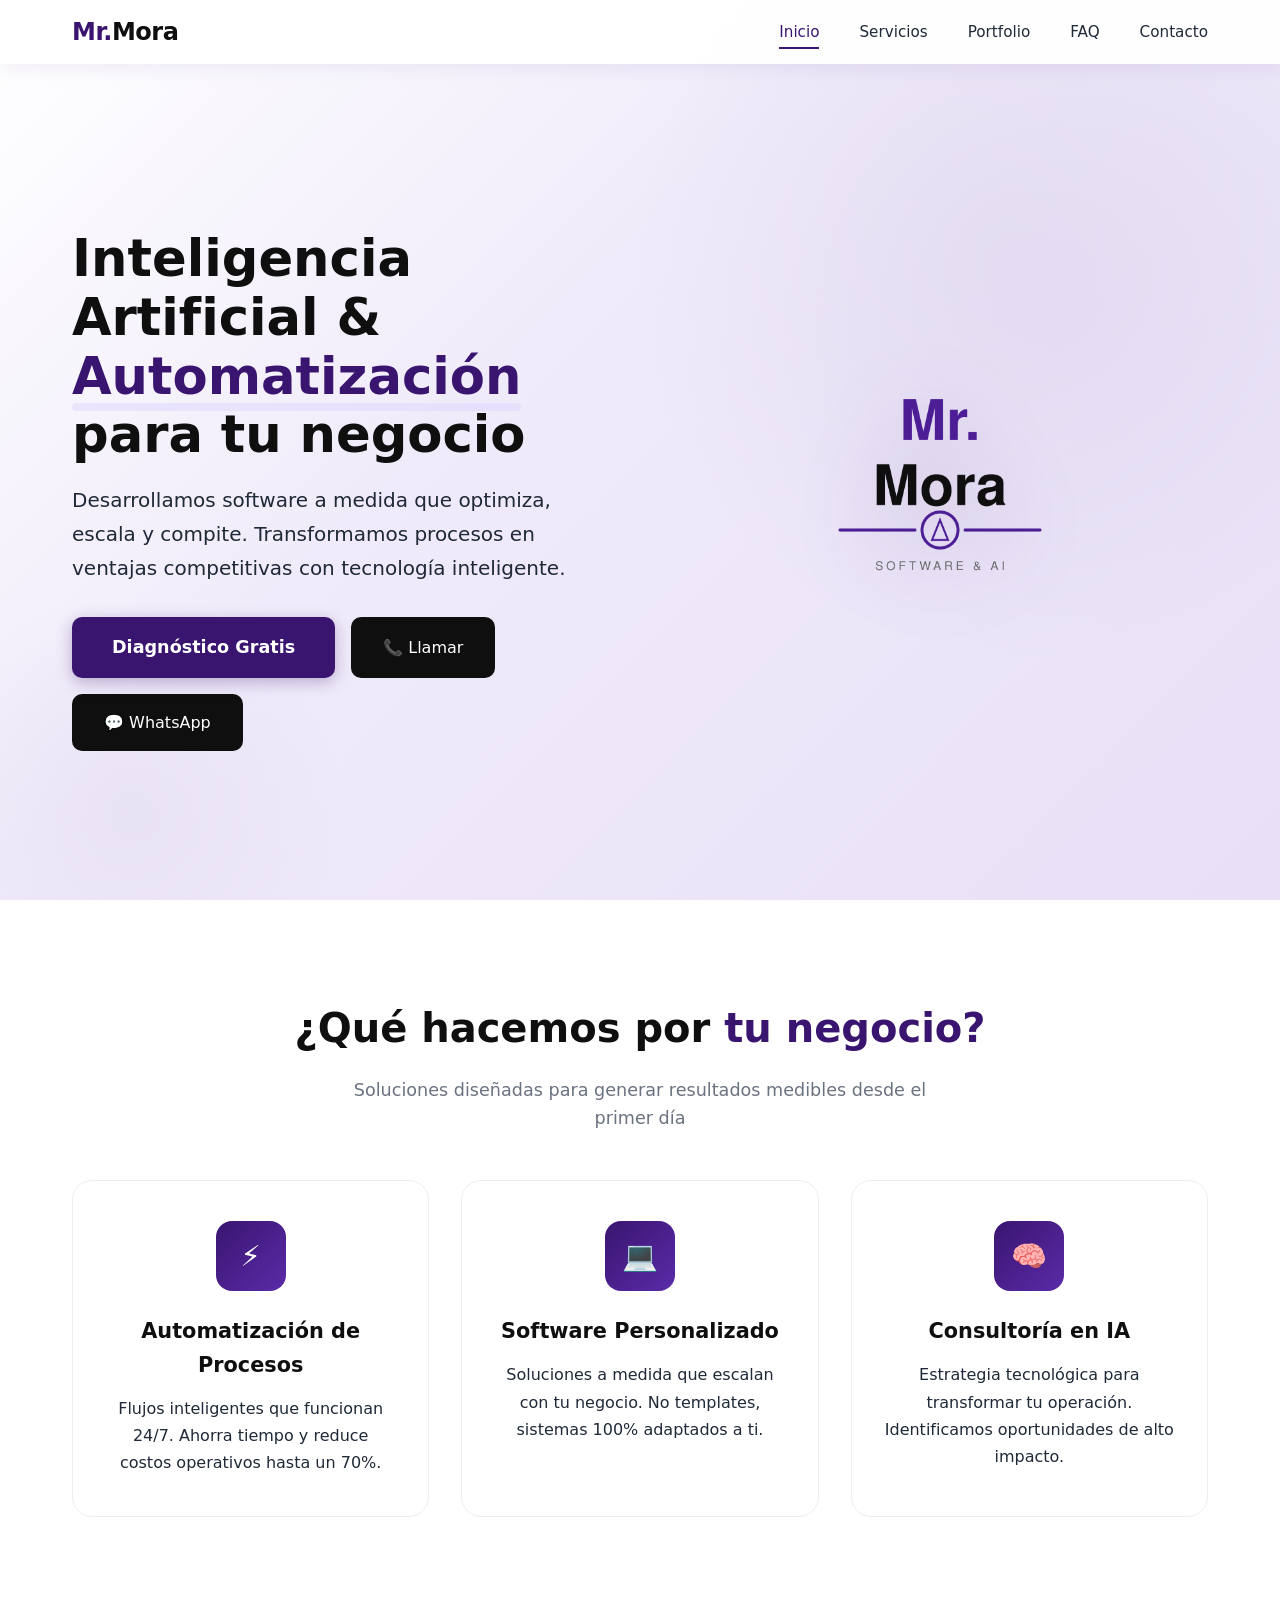
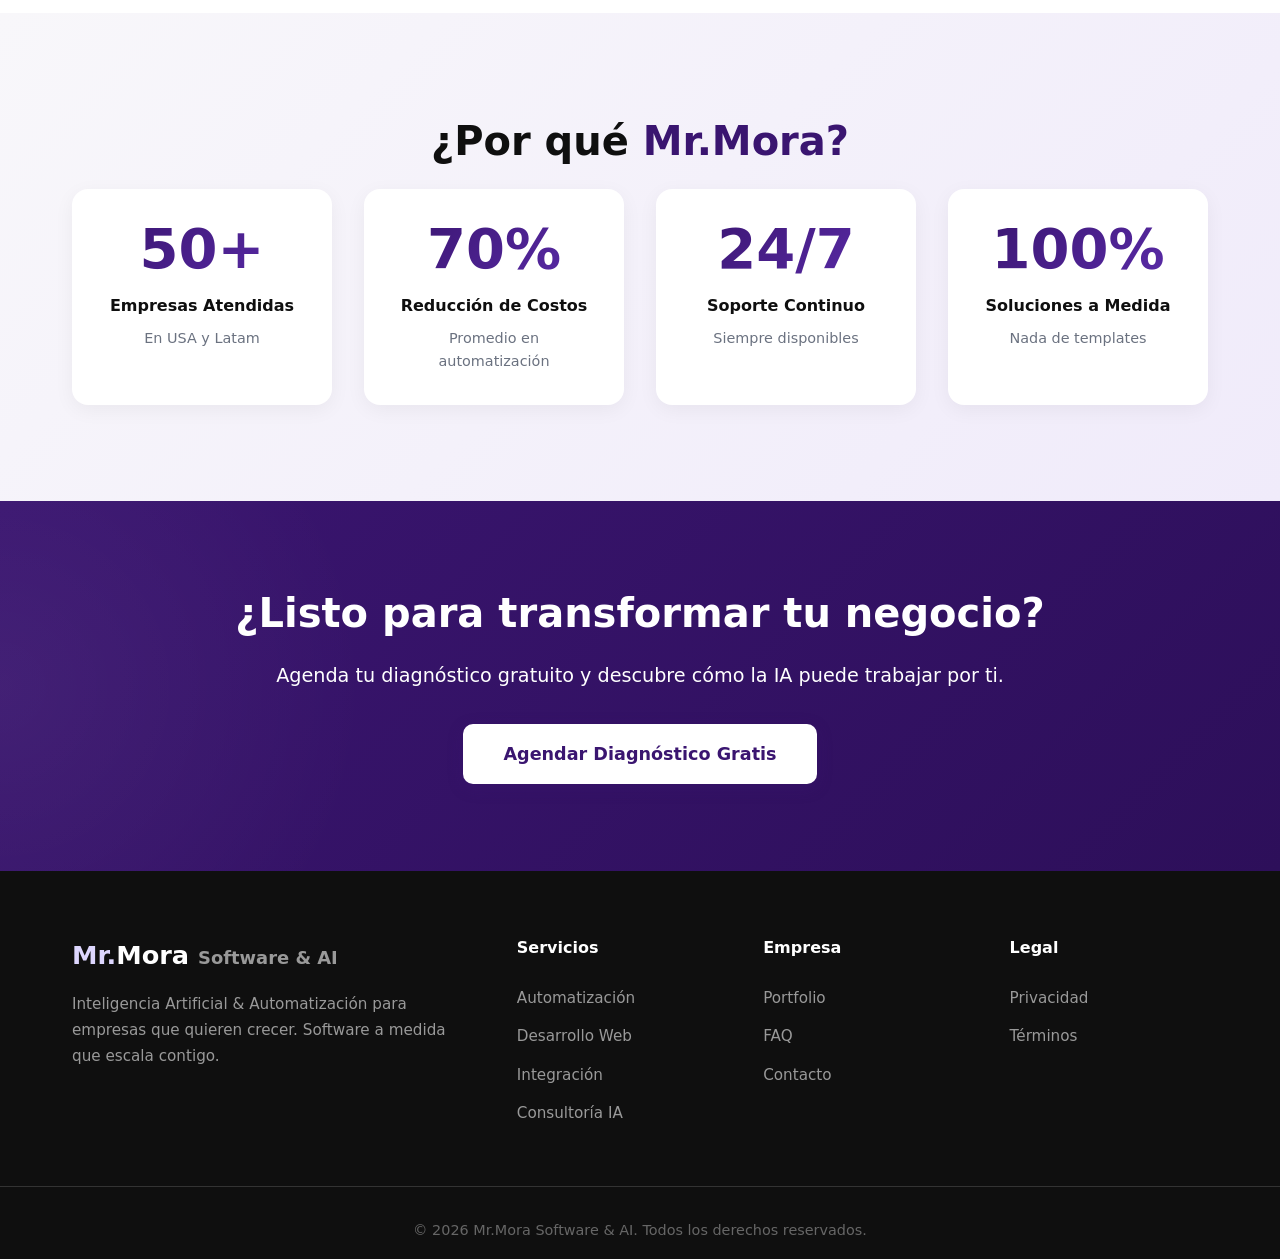
==== index.html @ 39ceb75a "Rename to index.html" ====
<!-- 
    Mr.Mora Software & AI - Website
    =================================
    Logo file needed: mr_mora_logo_instagram.png
    Place this image in the same folder as this HTML file.

    To edit texts: Search for "EDIT TEXT" comments in the code.
-->
<!DOCTYPE html>
<html lang="es">
<head>
    <meta charset="UTF-8">
    <meta name="viewport" content="width=device-width, initial-scale=1.0">
    <title>Mr.Mora Software & AI | Inteligencia Artificial & Automatización</title>
    <meta name="description" content="Agencia de IA y desarrollo de software a medida para empresas en USA. Automatización, consultoría y soluciones inteligentes.">
    <style>
        :root {
            --morado: #3A1570;
            --morado-claro: #DDD6FE;
            --morado-muy-claro: #F0EBFA;
            --negro: #0F0F0F;
            --blanco: #FFFFFF;
            --gris: #1F2937;
            --gris-claro: #F8F7FA;
            --gris-medio: #6B7280;
        }

        * { margin: 0; padding: 0; box-sizing: border-box; }

        body {
            font-family: 'Segoe UI', system-ui, -apple-system, sans-serif;
            color: var(--negro);
            line-height: 1.6;
            overflow-x: hidden;
        }

        /* ===== ANIMATIONS ===== */
        @keyframes fadeInUp {
            from { opacity: 0; transform: translateY(40px); }
            to { opacity: 1; transform: translateY(0); }
        }
        @keyframes fadeIn {
            from { opacity: 0; }
            to { opacity: 1; }
        }
        @keyframes float {
            0%, 100% { transform: translateY(0); }
            50% { transform: translateY(-15px); }
        }
        @keyframes pulse {
            0%, 100% { transform: scale(1); opacity: 1; }
            50% { transform: scale(1.05); opacity: 0.9; }
        }
        @keyframes shimmer {
            0% { background-position: -200% 0; }
            100% { background-position: 200% 0; }
        }
        @keyframes rotate {
            from { transform: rotate(0deg); }
            to { transform: rotate(360deg); }
        }
        @keyframes drawLine {
            from { stroke-dashoffset: 200; }
            to { stroke-dashoffset: 0; }
        }
        @keyframes typewriter {
            from { width: 0; }
            to { width: 100%; }
        }
        @keyframes blink {
            0%, 100% { opacity: 1; }
            50% { opacity: 0; }
        }
        @keyframes slideInLeft {
            from { opacity: 0; transform: translateX(-60px); }
            to { opacity: 1; transform: translateX(0); }
        }
        @keyframes slideInRight {
            from { opacity: 0; transform: translateX(60px); }
            to { opacity: 1; transform: translateX(0); }
        }
        @keyframes scaleIn {
            from { opacity: 0; transform: scale(0.8); }
            to { opacity: 1; transform: scale(1); }
        }
        @keyframes gradientShift {
            0% { background-position: 0% 50%; }
            50% { background-position: 100% 50%; }
            100% { background-position: 0% 50%; }
        }

        .anim-fadeInUp { animation: fadeInUp 0.8s ease-out forwards; }
        .anim-fadeIn { animation: fadeIn 1s ease-out forwards; }
        .anim-slideLeft { animation: slideInLeft 0.8s ease-out forwards; }
        .anim-slideRight { animation: slideInRight 0.8s ease-out forwards; }
        .anim-scaleIn { animation: scaleIn 0.6s ease-out forwards; }
        .anim-float { animation: float 4s ease-in-out infinite; }
        .anim-pulse { animation: pulse 2s ease-in-out infinite; }

        .delay-1 { animation-delay: 0.1s; opacity: 0; }
        .delay-2 { animation-delay: 0.2s; opacity: 0; }
        .delay-3 { animation-delay: 0.3s; opacity: 0; }
        .delay-4 { animation-delay: 0.4s; opacity: 0; }
        .delay-5 { animation-delay: 0.5s; opacity: 0; }
        .delay-6 { animation-delay: 0.6s; opacity: 0; }

        /* ===== NAVIGATION ===== */
        nav {
            position: fixed;
            top: 0;
            width: 100%;
            background: rgba(255,255,255,0.95);
            backdrop-filter: blur(10px);
            box-shadow: 0 2px 20px rgba(58,21,112,0.08);
            z-index: 1000;
            padding: 0.8rem 0;
        }

        .nav-container {
            max-width: 1200px;
            margin: 0 auto;
            padding: 0 2rem;
            display: flex;
            justify-content: space-between;
            align-items: center;
        }

        .logo-nav {
            display: flex;
            align-items: center;
            gap: 0.8rem;
            text-decoration: none;
            transition: transform 0.3s;
        }
        .logo-nav:hover { transform: scale(1.02); }

        .logo-nav svg {
            width: 42px;
            height: 42px;
            filter: drop-shadow(0 2px 4px rgba(58,21,112,0.2));
        }

        .logo-text {
            font-size: 1.5rem;
            font-weight: 800;
            color: var(--negro);
            letter-spacing: -0.5px;
        }
        .logo-text .mr { color: var(--morado); }

        .nav-links {
            display: flex;
            list-style: none;
            gap: 2.5rem;
        }

        .nav-links a {
            text-decoration: none;
            color: var(--gris);
            font-weight: 500;
            font-size: 0.95rem;
            transition: color 0.3s;
            position: relative;
            padding: 0.5rem 0;
        }

        .nav-links a::after {
            content: '';
            position: absolute;
            bottom: 0;
            left: 0;
            width: 0;
            height: 2px;
            background: var(--morado);
            transition: width 0.3s;
        }

        .nav-links a:hover, .nav-links a.active {
            color: var(--morado);
        }

        .nav-links a:hover::after, .nav-links a.active::after {
            width: 100%;
        }

        .mobile-menu {
            display: none;
            flex-direction: column;
            cursor: pointer;
            gap: 5px;
        }

        .mobile-menu span {
            width: 25px;
            height: 3px;
            background: var(--negro);
            border-radius: 2px;
            transition: 0.3s;
        }

        /* ===== HERO ===== */
        .hero {
            min-height: 100vh;
            display: flex;
            align-items: center;
            background: linear-gradient(135deg, var(--blanco) 0%, var(--morado-muy-claro) 40%, #E8E0F7 100%);
            padding-top: 80px;
            position: relative;
            overflow: hidden;
        }

        .hero::before {
            content: '';
            position: absolute;
            top: -30%;
            right: -10%;
            width: 60%;
            height: 120%;
            background: radial-gradient(circle, rgba(58,21,112,0.06) 0%, transparent 60%);
            animation: float 8s ease-in-out infinite;
        }

        .hero::after {
            content: '';
            position: absolute;
            bottom: -20%;
            left: -10%;
            width: 40%;
            height: 60%;
            background: radial-gradient(circle, rgba(58,21,112,0.04) 0%, transparent 60%);
            animation: float 10s ease-in-out infinite reverse;
        }

        .hero-container {
            max-width: 1200px;
            margin: 0 auto;
            padding: 0 2rem;
            display: grid;
            grid-template-columns: 1fr 1fr;
            gap: 4rem;
            align-items: center;
            position: relative;
            z-index: 1;
        }

        .hero-content h1 {
            font-size: 3.2rem;
            font-weight: 800;
            color: var(--negro);
            margin-bottom: 1.2rem;
            line-height: 1.15;
        }

        .hero-content h1 span {
            color: var(--morado);
            position: relative;
        }

        .hero-content h1 span::after {
            content: '';
            position: absolute;
            bottom: -5px;
            left: 0;
            width: 100%;
            height: 8px;
            background: var(--morado-claro);
            z-index: -1;
            opacity: 0.5;
            border-radius: 4px;
        }

        .hero-content p {
            font-size: 1.25rem;
            color: var(--gris);
            margin-bottom: 2rem;
            line-height: 1.7;
        }

        .hero-buttons {
            display: flex;
            gap: 1rem;
            flex-wrap: wrap;
        }

        .btn-primary {
            background: var(--morado);
            color: var(--blanco);
            padding: 1rem 2.5rem;
            border: none;
            border-radius: 10px;
            font-size: 1.1rem;
            font-weight: 600;
            cursor: pointer;
            text-decoration: none;
            display: inline-block;
            transition: all 0.3s;
            position: relative;
            overflow: hidden;
            box-shadow: 0 4px 15px rgba(58,21,112,0.3);
        }

        .btn-primary::before {
            content: '';
            position: absolute;
            top: 0;
            left: -100%;
            width: 100%;
            height: 100%;
            background: linear-gradient(90deg, transparent, rgba(255,255,255,0.2), transparent);
            transition: left 0.6s;
        }

        .btn-primary:hover::before { left: 100%; }

        .btn-primary:hover {
            transform: translateY(-3px);
            box-shadow: 0 8px 25px rgba(58,21,112,0.4);
        }

        .btn-secondary {
            background: var(--negro);
            color: var(--blanco);
            padding: 1rem 2rem;
            border: none;
            border-radius: 10px;
            font-size: 1rem;
            font-weight: 500;
            cursor: pointer;
            text-decoration: none;
            display: inline-flex;
            align-items: center;
            gap: 0.5rem;
            transition: all 0.3s;
        }

        .btn-secondary:hover {
            transform: translateY(-3px);
            background: var(--gris);
            box-shadow: 0 5px 15px rgba(0,0,0,0.2);
        }

        /* Hero Logo */
        .hero-logo-container {
            display: flex;
            justify-content: center;
            align-items: center;
            animation: float 5s ease-in-out infinite;
        }

        .hero-logo {
            position: relative;
            filter: drop-shadow(0 15px 40px rgba(58,21,112,0.15));
        }

        /* ===== SECTIONS COMMON ===== */
        .section-container {
            max-width: 1200px;
            margin: 0 auto;
            padding: 0 2rem;
        }

        .section-title {
            text-align: center;
            font-size: 2.5rem;
            font-weight: 800;
            color: var(--negro);
            margin-bottom: 1rem;
        }

        .section-title span { color: var(--morado); }

        .section-subtitle {
            text-align: center;
            color: var(--gris-medio);
            font-size: 1.1rem;
            max-width: 600px;
            margin: 0 auto 3rem;
        }

        /* ===== BENEFICIOS ===== */
        .beneficios {
            padding: 6rem 0;
            background: var(--blanco);
        }

        .beneficios-grid {
            display: grid;
            grid-template-columns: repeat(3, 1fr);
            gap: 2rem;
        }

        .beneficio-card {
            text-align: center;
            padding: 2.5rem 2rem;
            border-radius: 20px;
            background: var(--blanco);
            border: 1px solid #eee;
            transition: all 0.4s;
            position: relative;
            overflow: hidden;
        }

        .beneficio-card::before {
            content: '';
            position: absolute;
            top: 0;
            left: 0;
            right: 0;
            height: 4px;
            background: linear-gradient(90deg, var(--morado), #5A2BA8);
            transform: scaleX(0);
            transition: transform 0.4s;
        }

        .beneficio-card:hover::before { transform: scaleX(1); }

        .beneficio-card:hover {
            transform: translateY(-10px);
            box-shadow: 0 25px 60px rgba(58,21,112,0.12);
            border-color: var(--morado-claro);
        }

        .beneficio-icon {
            width: 70px;
            height: 70px;
            margin: 0 auto 1.5rem;
            background: linear-gradient(135deg, var(--morado), #5A2BA8);
            border-radius: 16px;
            display: flex;
            align-items: center;
            justify-content: center;
            color: var(--blanco);
            font-size: 1.8rem;
            transition: transform 0.3s;
        }

        .beneficio-card:hover .beneficio-icon {
            transform: scale(1.1) rotate(-5deg);
        }

        .beneficio-card h3 {
            font-size: 1.3rem;
            margin-bottom: 0.8rem;
            color: var(--negro);
        }

        .beneficio-card p {
            color: var(--gris);
            line-height: 1.7;
        }

        /* ===== POR QUÉ ===== */
        .porque {
            padding: 6rem 0;
            background: linear-gradient(135deg, var(--gris-claro) 0%, var(--morado-muy-claro) 100%);
        }

        .porque-grid {
            display: grid;
            grid-template-columns: repeat(4, 1fr);
            gap: 2rem;
        }

        .porque-item {
            text-align: center;
            padding: 2rem;
            background: var(--blanco);
            border-radius: 16px;
            box-shadow: 0 5px 20px rgba(0,0,0,0.05);
            transition: all 0.3s;
        }

        .porque-item:hover {
            transform: translateY(-5px);
            box-shadow: 0 15px 40px rgba(58,21,112,0.1);
        }

        .porque-item .numero {
            font-size: 3.5rem;
            font-weight: 800;
            color: var(--morado);
            display: block;
            line-height: 1;
            background: linear-gradient(135deg, var(--morado), #5A2BA8);
            -webkit-background-clip: text;
            -webkit-text-fill-color: transparent;
            background-clip: text;
        }

        .porque-item h4 {
            font-size: 1rem;
            margin-top: 1rem;
            color: var(--negro);
            font-weight: 600;
        }

        .porque-item p {
            font-size: 0.9rem;
            color: var(--gris-medio);
            margin-top: 0.5rem;
        }

        /* ===== SERVICIOS ===== */
        .servicios {
            padding: 6rem 0;
            background: var(--blanco);
        }

        .servicios-grid {
            display: grid;
            grid-template-columns: repeat(2, 1fr);
            gap: 2rem;
        }

        .servicio-card {
            padding: 2.5rem;
            border: 2px solid #f0f0f0;
            border-radius: 16px;
            transition: all 0.4s;
            position: relative;
            overflow: hidden;
            background: var(--blanco);
        }

        .servicio-card::after {
            content: '';
            position: absolute;
            bottom: 0;
            left: 0;
            right: 0;
            height: 0;
            background: linear-gradient(to top, rgba(58,21,112,0.03), transparent);
            transition: height 0.4s;
        }

        .servicio-card:hover::after { height: 100%; }

        .servicio-card:hover {
            border-color: var(--morado);
            box-shadow: 0 15px 40px rgba(58,21,112,0.1);
            transform: translateY(-5px);
        }

        .servicio-card .icon {
            width: 55px;
            height: 55px;
            background: linear-gradient(135deg, var(--morado), #5A2BA8);
            border-radius: 12px;
            display: flex;
            align-items: center;
            justify-content: center;
            color: var(--blanco);
            font-size: 1.5rem;
            margin-bottom: 1.5rem;
            transition: transform 0.3s;
        }

        .servicio-card:hover .icon { transform: scale(1.1); }

        .servicio-card h3 {
            font-size: 1.4rem;
            margin-bottom: 0.8rem;
            color: var(--negro);
        }

        .servicio-card p {
            color: var(--gris);
            margin-bottom: 1.2rem;
            line-height: 1.7;
        }

        .servicio-card ul {
            list-style: none;
        }

        .servicio-card ul li {
            padding: 0.4rem 0;
            padding-left: 1.8rem;
            position: relative;
            color: var(--gris);
        }

        .servicio-card ul li::before {
            content: "✓";
            position: absolute;
            left: 0;
            color: var(--morado);
            font-weight: bold;
            font-size: 1.1rem;
        }

        /* ===== PORTFOLIO ===== */
        .portfolio {
            padding: 6rem 0;
            background: linear-gradient(135deg, var(--gris-claro) 0%, var(--morado-muy-claro) 100%);
        }

        .portfolio-grid {
            display: grid;
            grid-template-columns: repeat(3, 1fr);
            gap: 2rem;
        }

        .portfolio-card {
            background: var(--blanco);
            border-radius: 16px;
            overflow: hidden;
            box-shadow: 0 5px 20px rgba(0,0,0,0.08);
            transition: all 0.4s;
            position: relative;
        }

        .portfolio-card:hover {
            transform: translateY(-10px);
            box-shadow: 0 25px 60px rgba(58,21,112,0.15);
        }

        .portfolio-header {
            background: linear-gradient(135deg, var(--morado), #2D0F5A);
            color: var(--blanco);
            padding: 2rem;
            position: relative;
            overflow: hidden;
        }

        .portfolio-header::before {
            content: '';
            position: absolute;
            top: -50%;
            right: -50%;
            width: 100%;
            height: 100%;
            background: radial-gradient(circle, rgba(255,255,255,0.1) 0%, transparent 70%);
            animation: rotate 15s linear infinite;
        }

        .portfolio-header h3 {
            font-size: 1.2rem;
            position: relative;
        }

        .portfolio-header .tag {
            font-size: 0.8rem;
            opacity: 0.9;
            margin-top: 0.5rem;
            display: inline-block;
            padding: 0.3rem 0.8rem;
            background: rgba(255,255,255,0.2);
            border-radius: 20px;
            position: relative;
        }

        .portfolio-body {
            padding: 2rem;
        }

        .portfolio-body .metric {
            font-size: 2.5rem;
            font-weight: 800;
            color: var(--morado);
            line-height: 1;
            background: linear-gradient(135deg, var(--morado), #5A2BA8);
            -webkit-background-clip: text;
            -webkit-text-fill-color: transparent;
            background-clip: text;
        }

        .portfolio-body .metric-label {
            color: var(--gris-medio);
            font-size: 0.9rem;
            margin-bottom: 1.5rem;
            font-weight: 500;
        }

        .portfolio-body p {
            color: var(--gris);
            font-size: 0.95rem;
            line-height: 1.7;
        }

        /* ===== FAQ ===== */
        .faq {
            padding: 6rem 0;
            background: var(--blanco);
        }

        .faq-item {
            border: 1px solid #eee;
            border-radius: 12px;
            margin-bottom: 1rem;
            overflow: hidden;
            transition: all 0.3s;
        }

        .faq-item:hover {
            box-shadow: 0 5px 20px rgba(0,0,0,0.05);
            border-color: var(--morado-claro);
        }

        .faq-item.active {
            border-color: var(--morado);
            box-shadow: 0 5px 20px rgba(58,21,112,0.08);
        }

        .faq-question {
            width: 100%;
            text-align: left;
            padding: 1.5rem 2rem;
            background: none;
            border: none;
            font-size: 1.1rem;
            font-weight: 600;
            color: var(--negro);
            cursor: pointer;
            display: flex;
            justify-content: space-between;
            align-items: center;
            transition: color 0.3s;
        }

        .faq-question:hover { color: var(--morado); }

        .faq-question .icon {
            width: 30px;
            height: 30px;
            background: var(--morado-claro);
            border-radius: 50%;
            display: flex;
            align-items: center;
            justify-content: center;
            color: var(--morado);
            font-size: 1.2rem;
            transition: all 0.3s;
            flex-shrink: 0;
            margin-left: 1rem;
        }

        .faq-item.active .faq-question .icon {
            transform: rotate(45deg);
            background: var(--morado);
            color: var(--blanco);
        }

        .faq-answer {
            max-height: 0;
            overflow: hidden;
            transition: max-height 0.4s ease-out;
        }

        .faq-item.active .faq-answer { max-height: 500px; }

        .faq-answer p {
            padding: 0 2rem 1.5rem 2rem;
            color: var(--gris);
            line-height: 1.8;
        }

        /* ===== CONTACTO ===== */
        .contacto {
            padding: 6rem 0;
            background: linear-gradient(135deg, var(--gris-claro) 0%, var(--morado-muy-claro) 50%, var(--morado-claro) 100%);
        }

        .contacto-grid {
            display: grid;
            grid-template-columns: 1fr 1fr;
            gap: 4rem;
        }

        .contacto-form {
            background: var(--blanco);
            padding: 2.5rem;
            border-radius: 16px;
            box-shadow: 0 10px 40px rgba(0,0,0,0.1);
        }

        .form-group {
            margin-bottom: 1.5rem;
        }

        .form-group label {
            display: block;
            margin-bottom: 0.5rem;
            font-weight: 600;
            color: var(--negro);
        }

        .form-group input,
        .form-group textarea {
            width: 100%;
            padding: 0.9rem;
            border: 2px solid #e5e5e5;
            border-radius: 10px;
            font-size: 1rem;
            transition: all 0.3s;
            font-family: inherit;
        }

        .form-group input:focus,
        .form-group textarea:focus {
            outline: none;
            border-color: var(--morado);
            box-shadow: 0 0 0 3px rgba(58,21,112,0.1);
        }

        .form-group textarea {
            resize: vertical;
            min-height: 120px;
        }

        .contacto-info h3 {
            font-size: 2.2rem;
            margin-bottom: 1rem;
            color: var(--negro);
        }

        .contacto-info h3 span { color: var(--morado); }

        .contacto-info > p {
            color: var(--gris);
            margin-bottom: 2.5rem;
            font-size: 1.1rem;
        }

        .contacto-item {
            display: flex;
            align-items: center;
            gap: 1.2rem;
            margin-bottom: 1.5rem;
            padding: 1rem;
            border-radius: 12px;
            transition: all 0.3s;
        }

        .contacto-item:hover {
            background: rgba(58,21,112,0.05);
            transform: translateX(5px);
        }

        .contacto-item .icon {
            width: 50px;
            height: 50px;
            background: linear-gradient(135deg, var(--morado), #5A2BA8);
            border-radius: 12px;
            display: flex;
            align-items: center;
            justify-content: center;
            color: var(--blanco);
            font-size: 1.3rem;
            flex-shrink: 0;
        }

        .contacto-item div h4 {
            font-size: 1rem;
            color: var(--negro);
            margin-bottom: 0.2rem;
        }

        .contacto-item div p {
            color: var(--gris);
            font-size: 0.95rem;
            margin: 0;
        }

        /* ===== CTA BANNER ===== */
        .cta-banner {
            background: linear-gradient(135deg, var(--morado), #2D0F5A, var(--morado));
            background-size: 200% 200%;
            animation: gradientShift 8s ease infinite;
            color: var(--blanco);
            padding: 5rem 0;
            text-align: center;
            position: relative;
            overflow: hidden;
        }

        .cta-banner::before {
            content: '';
            position: absolute;
            top: -50%;
            left: -50%;
            width: 100%;
            height: 200%;
            background: radial-gradient(circle, rgba(255,255,255,0.05) 0%, transparent 50%);
            animation: rotate 20s linear infinite;
        }

        .cta-banner .section-container {
            position: relative;
            z-index: 1;
        }

        .cta-banner h2 {
            font-size: 2.5rem;
            margin-bottom: 1rem;
            font-weight: 700;
        }

        .cta-banner p {
            font-size: 1.2rem;
            margin-bottom: 2rem;
            opacity: 0.9;
        }

        .cta-banner .btn-primary {
            background: var(--blanco);
            color: var(--morado);
        }

        .cta-banner .btn-primary:hover {
            box-shadow: 0 10px 30px rgba(255,255,255,0.2);
        }

        /* ===== FOOTER ===== */
        footer {
            background: var(--negro);
            color: var(--blanco);
            padding: 4rem 0 1rem;
        }

        .footer-container {
            max-width: 1200px;
            margin: 0 auto;
            padding: 0 2rem;
            display: grid;
            grid-template-columns: 2fr 1fr 1fr 1fr;
            gap: 3rem;
        }

        .footer-brand .logo-footer {
            font-size: 1.6rem;
            font-weight: 800;
            margin-bottom: 1rem;
            display: block;
        }

        .footer-brand .logo-footer .mr { color: var(--morado-claro); }

        .footer-brand p {
            color: #999;
            font-size: 0.95rem;
            line-height: 1.7;
        }

        .footer-links h4 {
            color: var(--blanco);
            margin-bottom: 1.5rem;
            font-size: 1rem;
            font-weight: 600;
        }

        .footer-links ul { list-style: none; }

        .footer-links ul li {
            margin-bottom: 0.8rem;
        }

        .footer-links ul li a {
            color: #999;
            text-decoration: none;
            transition: color 0.3s;
            font-size: 0.95rem;
        }

        .footer-links ul li a:hover { color: var(--morado-claro); }

        .footer-bottom {
            text-align: center;
            padding-top: 2rem;
            margin-top: 3rem;
            border-top: 1px solid #333;
            color: #666;
            font-size: 0.9rem;
        }

        /* ===== HERO SMALL ===== */
        .hero-small {
            min-height: 35vh;
            display: flex;
            align-items: center;
            background: linear-gradient(135deg, var(--blanco) 0%, var(--morado-muy-claro) 50%, var(--morado-claro) 100%);
            padding-top: 80px;
            position: relative;
            overflow: hidden;
        }

        .hero-small::before {
            content: '';
            position: absolute;
            top: -30%;
            right: -10%;
            width: 60%;
            height: 120%;
            background: radial-gradient(circle, rgba(58,21,112,0.06) 0%, transparent 60%);
            animation: float 8s ease-in-out infinite;
        }

        .hero-small-content {
            max-width: 1200px;
            margin: 0 auto;
            padding: 0 2rem;
            text-align: center;
            position: relative;
            z-index: 1;
        }

        .hero-small-content h1 {
            font-size: 2.8rem;
            font-weight: 800;
            color: var(--negro);
            margin-bottom: 1rem;
        }

        .hero-small-content h1 span { color: var(--morado); }

        .hero-small-content p {
            font-size: 1.2rem;
            color: var(--gris);
            max-width: 600px;
            margin: 0 auto;
        }

        /* ===== SCROLL REVEAL ===== */
        .scroll-reveal {
            opacity: 0;
            transform: translateY(30px);
            transition: opacity 0.6s ease-out, transform 0.6s ease-out;
        }

        .scroll-reveal.revealed {
            opacity: 1;
            transform: translateY(0);
        }

        /* ===== PAGE SECTIONS ===== */
        .page-section { display: none; }
        .page-section.active { display: block; }

        /* ===== RESPONSIVE ===== */
        @media (max-width: 768px) {
            .nav-links {
                display: none;
                position: absolute;
                top: 100%;
                left: 0;
                width: 100%;
                background: var(--blanco);
                flex-direction: column;
                padding: 1rem;
                box-shadow: 0 5px 20px rgba(0,0,0,0.1);
            }
            .nav-links.active { display: flex; }
            .mobile-menu { display: flex; }

            .hero-container {
                grid-template-columns: 1fr;
                text-align: center;
                gap: 2rem;
            }
            .hero-content h1 { font-size: 2.2rem; }
            .hero-content p { font-size: 1.1rem; }
            .hero-graphic { order: -1; }
            .hero-logo-container svg { max-width: 280px; }

            .beneficios-grid, .portfolio-grid { grid-template-columns: 1fr; }
            .porque-grid { grid-template-columns: repeat(2, 1fr); }
            .servicios-grid, .contacto-grid { grid-template-columns: 1fr; }
            .footer-container { grid-template-columns: 1fr; text-align: center; }

            .cta-banner h2 { font-size: 1.8rem; }
            .section-title { font-size: 2rem; }
            .hero-buttons { justify-content: center; }
            .hero-small-content h1 { font-size: 2rem; }
        }

        @media (max-width: 480px) {
            .porque-grid { grid-template-columns: 1fr; }
            .hero-content h1 { font-size: 1.8rem; }
            .section-title { font-size: 1.7rem; }
        }
    </style>
</head>
<body>

    <!-- ==================== NAVIGATION ==================== -->
    <nav>
        <div class="nav-container">
            <a href="#" class="logo-nav" onclick="showPage('home')">
                <span class="logo-text"><span class="mr">Mr.</span>Mora</span>
            </a>
            <ul class="nav-links" id="navLinks">
                <li><a href="#" onclick="showPage('home')" class="active">Inicio</a></li>
                <li><a href="#" onclick="showPage('servicios')">Servicios</a></li>
                <li><a href="#" onclick="showPage('portfolio')">Portfolio</a></li>
                <li><a href="#" onclick="showPage('faq')">FAQ</a></li>
                <li><a href="#" onclick="showPage('contacto')">Contacto</a></li>
            </ul>
            <div class="mobile-menu" onclick="toggleMenu()">
                <span></span>
                <span></span>
                <span></span>
            </div>
        </div>
    </nav>

    <!-- ==================== HOME PAGE ==================== -->
    <div id="home" class="page-section active">

        <!-- ===== HERO ===== -->
        <!-- EDIT TEXT: Change headline, subtitle, and CTA buttons below -->
        <section class="hero">
            <div class="hero-container">
                <div class="hero-content">
                    <h1 class="anim-fadeInUp">
                        Inteligencia Artificial & <span>Automatización</span> para tu negocio
                    </h1>
                    <p class="anim-fadeInUp delay-2">
                        Desarrollamos software a medida que optimiza, escala y compite. 
                        Transformamos procesos en ventajas competitivas con tecnología inteligente.
                    </p>
                    <div class="hero-buttons anim-fadeInUp delay-3">
                        <a href="#" onclick="showPage('contacto')" class="btn-primary">
                            Diagnóstico Gratis
                        </a>
                        <a href="tel:+15550000000" class="btn-secondary">
                            📞 Llamar
                        </a>
                        <a href="https://wa.me/15550000000" class="btn-secondary">
                            💬 WhatsApp
                        </a>
                    </div>
                </div>
                <div class="hero-graphic">
                    <!-- ANIMATED LOGO - The O is replaced by circle+triangle -->
                    <div class="hero-logo-container anim-float">
                        <img src="[data-uri]" 
                             alt="Mr.Mora Software & AI Logo" 
                             class="hero-logo-img"
                             style="max-width: 320px; width: 100%; height: auto; filter: drop-shadow(0 15px 40px rgba(58,21,112,0.2));">
                    </div>
                </div>
            </div>
        </section>

        <!-- ===== BENEFICIOS ===== -->
        <!-- EDIT TEXT: Change titles and descriptions of each benefit card -->
        <section class="beneficios">
            <div class="section-container">
                <h2 class="section-title scroll-reveal">
                    ¿Qué hacemos por <span>tu negocio?</span>
                </h2>
                <p class="section-subtitle scroll-reveal">
                    Soluciones diseñadas para generar resultados medibles desde el primer día
                </p>
                <div class="beneficios-grid">
                    <!-- Benefit 1 -->
                    <div class="beneficio-card scroll-reveal">
                        <div class="beneficio-icon">⚡</div>
                        <h3>Automatización de Procesos</h3>
                        <p>Flujos inteligentes que funcionan 24/7. Ahorra tiempo y reduce costos operativos hasta un 70%.</p>
                    </div>
                    <!-- Benefit 2 -->
                    <div class="beneficio-card scroll-reveal">
                        <div class="beneficio-icon">💻</div>
                        <h3>Software Personalizado</h3>
                        <p>Soluciones a medida que escalan con tu negocio. No templates, sistemas 100% adaptados a ti.</p>
                    </div>
                    <!-- Benefit 3 -->
                    <div class="beneficio-card scroll-reveal">
                        <div class="beneficio-icon">🧠</div>
                        <h3>Consultoría en IA</h3>
                        <p>Estrategia tecnológica para transformar tu operación. Identificamos oportunidades de alto impacto.</p>
                    </div>
                </div>
            </div>
        </section>

        <!-- ===== POR QUÉ MR.MORA ===== -->
        <!-- EDIT TEXT: Change numbers and descriptions -->
        <section class="porque">
            <div class="section-container">
                <h2 class="section-title scroll-reveal">
                    ¿Por qué <span>Mr.Mora?</span>
                </h2>
                <div class="porque-grid">
                    <div class="porque-item scroll-reveal">
                        <span class="numero">50+</span>
                        <h4>Empresas Atendidas</h4>
                        <p>En USA y Latam</p>
                    </div>
                    <div class="porque-item scroll-reveal">
                        <span class="numero">70%</span>
                        <h4>Reducción de Costos</h4>
                        <p>Promedio en automatización</p>
                    </div>
                    <div class="porque-item scroll-reveal">
                        <span class="numero">24/7</span>
                        <h4>Soporte Continuo</h4>
                        <p>Siempre disponibles</p>
                    </div>
                    <div class="porque-item scroll-reveal">
                        <span class="numero">100%</span>
                        <h4>Soluciones a Medida</h4>
                        <p>Nada de templates</p>
                    </div>
                </div>
            </div>
        </section>

        <!-- ===== CTA BANNER ===== -->
        <!-- EDIT TEXT: Change headline, subtitle, and button text -->
        <section class="cta-banner">
            <div class="section-container">
                <h2 class="anim-fadeInUp">¿Listo para transformar tu negocio?</h2>
                <p class="anim-fadeInUp delay-2">
                    Agenda tu diagnóstico gratuito y descubre cómo la IA puede trabajar por ti.
                </p>
                <a href="#" onclick="showPage('contacto')" class="btn-primary anim-fadeInUp delay-3">
                    Agendar Diagnóstico Gratis
                </a>
            </div>
        </section>
    </div>

    <!-- ==================== SERVICIOS PAGE ==================== -->
    <div id="servicios" class="page-section">

        <!-- ===== HERO SERVICIOS ===== -->
        <!-- EDIT TEXT: Change title and subtitle for Services page -->
        <section class="hero-small">
            <div class="hero-small-content">
                <h1 class="anim-fadeInUp">Nuestros <span>Servicios</span></h1>
                <p class="anim-fadeInUp delay-2">
                    Soluciones integrales de IA y software diseñadas para escalar tu negocio 
                    y optimizar cada proceso.
                </p>
            </div>
        </section>

        <!-- ===== SERVICIOS GRID ===== -->
        <!-- EDIT TEXT: Change titles, descriptions and bullet points for each service -->
        <section class="servicios">
            <div class="section-container">
                <div class="servicios-grid">
                    <!-- Service 1 -->
                    <div class="servicio-card scroll-reveal">
                        <div class="icon">🤖</div>
                        <h3>Automatización de Procesos</h3>
                        <p>Flujos inteligentes que eliminan tareas repetitivas y liberan a tu equipo para lo que realmente importa.</p>
                        <ul>
                            <li>Automatización de reportes y documentos</li>
                            <li>Flujos de aprobación inteligentes</li>
                            <li>Integración entre herramientas</li>
                            <li>Reducción de errores humanos</li>
                        </ul>
                    </div>
                    <!-- Service 2 -->
                    <div class="servicio-card scroll-reveal">
                        <div class="icon">💻</div>
                        <h3>Desarrollo Web & Software</h3>
                        <p>Aplicaciones y sistemas construidos desde cero según tus necesidades específicas.</p>
                        <ul>
                            <li>Desarrollo web responsive</li>
                            <li>Aplicaciones empresariales</li>
                            <li>Sistemas de gestión internos</li>
                            <li>APIs y microservicios</li>
                        </ul>
                    </div>
                    <!-- Service 3 -->
                    <div class="servicio-card scroll-reveal">
                        <div class="icon">🔗</div>
                        <h3>Integración de Sistemas</h3>
                        <p>Conectamos todas tus herramientas para que trabajen como una sola plataforma unificada.</p>
                        <ul>
                            <li>Integración CRM-ERP</li>
                            <li>Sincronización de bases de datos</li>
                            <li>APIs personalizadas</li>
                            <li>Migración de datos segura</li>
                        </ul>
                    </div>
                    <!-- Service 4 -->
                    <div class="servicio-card scroll-reveal">
                        <div class="icon">🧠</div>
                        <h3>Consultoría en IA</h3>
                        <p>Estrategia tecnológica para identificar y ejecutar oportunidades de inteligencia artificial en tu negocio.</p>
                        <ul>
                            <li>Diagnóstico de madurez digital</li>
                            <li>Roadmap de implementación</li>
                            <li>Selección de tecnologías</li>
                            <li>Capacitación de equipos</li>
                        </ul>
                    </div>
                </div>
            </div>
        </section>

        <!-- ===== CTA SERVICIOS ===== -->
        <!-- EDIT TEXT: Change CTA text -->
        <section class="cta-banner">
            <div class="section-container">
                <h2>¿Necesitas una solución personalizada?</h2>
                <p>Cada negocio es único. Hablemos de tus necesidades específicas.</p>
                <a href="#" onclick="showPage('contacto')" class="btn-primary">
                    Solicitar Propuesta
                </a>
            </div>
        </section>
    </div>

    <!-- ==================== PORTFOLIO PAGE ==================== -->
    <div id="portfolio" class="page-section">

        <!-- ===== HERO PORTFOLIO ===== -->
        <!-- EDIT TEXT: Change title and subtitle for Portfolio page -->
        <section class="hero-small">
            <div class="hero-small-content">
                <h1 class="anim-fadeInUp">Casos de <span>Éxito</span></h1>
                <p class="anim-fadeInUp delay-2">
                    Resultados reales que demuestran el impacto de nuestras soluciones de IA y software.
                </p>
            </div>
        </section>

        <!-- ===== PORTFOLIO GRID ===== -->
        <!-- EDIT TEXT: Change company names, metrics, problems, solutions and results -->
        <section class="portfolio">
            <div class="section-container">
                <div class="portfolio-grid">
                    <!-- Case 1 -->
                    <div class="portfolio-card scroll-reveal">
                        <div class="portfolio-header">
                            <h3>Consultora Financiera</h3>
                            <div class="tag">Automatización de Propuestas</div>
                        </div>
                        <div class="portfolio-body">
                            <div class="metric">40h</div>
                            <div class="metric-label">ahorradas por mes</div>
                            <p>
                                <strong>Problema:</strong> Generación manual de propuestas tomaba 3 días.<br><br>
                                <strong>Solución:</strong> Sistema automatizado con IA que genera propuestas en minutos.<br><br>
                                <strong>Resultado:</strong> 40 horas ahorradas mensualmente, errores reducidos en 90%.
                            </p>
                        </div>
                    </div>
                    <!-- Case 2 -->
                    <div class="portfolio-card scroll-reveal">
                        <div class="portfolio-header">
                            <h3>E-commerce en Crecimiento</h3>
                            <div class="tag">Web + Chatbot IA</div>
                        </div>
                        <div class="portfolio-body">
                            <div class="metric">+150%</div>
                            <div class="metric-label">aumento en conversión</div>
                            <p>
                                <strong>Problema:</strong> Baja conversión y atención al cliente lenta.<br><br>
                                <strong>Solución:</strong> Nueva plataforma web + chatbot con IA para atención 24/7.<br><br>
                                <strong>Resultado:</strong> Conversión aumentó 150%, satisfacción del cliente al 95%.
                            </p>
                        </div>
                    </div>
                    <!-- Case 3 -->
                    <div class="portfolio-card scroll-reveal">
                        <div class="portfolio-header">
                            <h3>Empresa Logística</h3>
                            <div class="tag">Integración de Sistemas</div>
                        </div>
                        <div class="portfolio-body">
                            <div class="metric">-60%</div>
                            <div class="metric-label">reducción en costos operativos</div>
                            <p>
                                <strong>Problema:</strong> 5 sistemas desconectados causando retrabajo.<br><br>
                                <strong>Solución:</strong> Plataforma unificada con APIs y dashboard centralizado.<br><br>
                                <strong>Resultado:</strong> Costos reducidos 60%, visibilidad total en tiempo real.
                            </p>
                        </div>
                    </div>
                </div>
            </div>
        </section>

        <!-- ===== CTA PORTFOLIO ===== -->
        <!-- EDIT TEXT: Change CTA text -->
        <section class="cta-banner">
            <div class="section-container">
                <h2>Tu caso de éxito podría ser el siguiente</h2>
                <p>Comencemos con un diagnóstico gratuito de tu operación.</p>
                <a href="#" onclick="showPage('contacto')" class="btn-primary">
                    Comenzar Ahora
                </a>
            </div>
        </section>
    </div>

    <!-- ==================== FAQ PAGE ==================== -->
    <div id="faq" class="page-section">

        <!-- ===== HERO FAQ ===== -->
        <!-- EDIT TEXT: Change title and subtitle for FAQ page -->
        <section class="hero-small">
            <div class="hero-small-content">
                <h1 class="anim-fadeInUp">Preguntas <span>Frecuentes</span></h1>
                <p class="anim-fadeInUp delay-2">
                    Todo lo que necesitas saber sobre nuestros servicios de IA y desarrollo de software.
                </p>
            </div>
        </section>

        <!-- ===== FAQ ACCORDION ===== -->
        <!-- EDIT TEXT: Change questions and answers below -->
        <section class="faq">
            <div class="section-container">
                <!-- Question 1 -->
                <div class="faq-item scroll-reveal">
                    <button class="faq-question" onclick="toggleFaq(this)">
                        ¿Cuánto tiempo toma implementar una solución?
                        <span class="icon">+</span>
                    </button>
                    <div class="faq-answer">
                        <p>Depende de la complejidad del proyecto. Una automatización simple puede estar lista en 2-4 semanas, mientras que un sistema completo puede tomar 2-3 meses. Siempre te damos un timeline detallado antes de comenzar.</p>
                    </div>
                </div>
                <!-- Question 2 -->
                <div class="faq-item scroll-reveal">
                    <button class="faq-question" onclick="toggleFaq(this)">
                        ¿Cuál es el costo aproximado?
                        <span class="icon">+</span>
                    </button>
                    <div class="faq-answer">
                        <p>Cada proyecto es único. Ofrecemos presupuestos personalizados después de entender tus necesidades. Trabajamos con diferentes modelos: proyectos fijos, retainer mensual, o por horas. El diagnóstico inicial es completamente gratuito.</p>
                    </div>
                </div>
                <!-- Question 3 -->
                <div class="faq-item scroll-reveal">
                    <button class="faq-question" onclick="toggleFaq(this)">
                        ¿Cómo es el proceso de trabajo?
                        <span class="icon">+</span>
                    </button>
                    <div class="faq-answer">
                        <p>Nuestro proceso tiene 4 fases: (1) Diagnóstico y descubrimiento, (2) Diseño de la solución, (3) Desarrollo e implementación, (4) Soporte y optimización. Te mantenemos informado en cada etapa con reuniones semanales.</p>
                    </div>
                </div>
                <!-- Question 4 -->
                <div class="faq-item scroll-reveal">
                    <button class="faq-question" onclick="toggleFaq(this)">
                        ¿Qué tipos de empresas pueden beneficiarse?
                        <span class="icon">+</span>
                    </button>
                    <div class="faq-answer">
                        <p>Trabajamos con empresas de todos los tamaños: desde solopreneurs hasta medianas empresas. Si tienes procesos repetitivos, datos que manejar, o quieres escalar tu operación, la IA puede ayudarte.</p>
                    </div>
                </div>
                <!-- Question 5 -->
                <div class="faq-item scroll-reveal">
                    <button class="faq-question" onclick="toggleFaq(this)">
                        ¿Cómo es el soporte después del lanzamiento?
                        <span class="icon">+</span>
                    </button>
                    <div class="faq-answer">
                        <p>Ofrecemos soporte continuo con planes de mantenimiento. Incluye monitoreo, actualizaciones, resolución de incidencias y mejoras iterativas. No te dejamos solo después del lanzamiento.</p>
                    </div>
                </div>
                <!-- Question 6 -->
                <div class="faq-item scroll-reveal">
                    <button class="faq-question" onclick="toggleFaq(this)">
                        ¿Puedo actualizar mi sistema después?
                        <span class="icon">+</span>
                    </button>
                    <div class="faq-answer">
                        <p>Absolutamente. Diseñamos sistemas escalables y modulares. Puedes agregar funcionalidades, integrar nuevas herramientas o expandir a nuevos mercados sin reconstruir desde cero.</p>
                    </div>
                </div>
                <!-- Question 7 -->
                <div class="faq-item scroll-reveal">
                    <button class="faq-question" onclick="toggleFaq(this)">
                        ¿Cuál es el ROI esperado?
                        <span class="icon">+</span>
                    </button>
                    <div class="faq-answer">
                        <p>Nuestros clientes típicamente ven ROI positivo entre 3-6 meses. La automatización reduce costos operativos 40-70%, y las soluciones de IA aumentan productividad y conversión significativamente. Te damos proyecciones específicas en la propuesta.</p>
                    </div>
                </div>
                <!-- Question 8 -->
                <div class="faq-item scroll-reveal">
                    <button class="faq-question" onclick="toggleFaq(this)">
                        ¿Cómo comenzamos?
                        <span class="icon">+</span>
                    </button>
                    <div class="faq-answer">
                        <p>Es muy simple: agenda tu diagnóstico gratuito. En 30 minutos entendemos tu negocio, identificamos oportunidades y te damos una hoja de ruta clara. Sin compromiso, sin costo.</p>
                    </div>
                </div>
            </div>
        </section>

        <!-- ===== CTA FAQ ===== -->
        <!-- EDIT TEXT: Change CTA text -->
        <section class="cta-banner">
            <div class="section-container">
                <h2>¿Tienes más preguntas?</h2>
                <p>Estamos aquí para ayudarte. Contáctanos directamente.</p>
                <a href="#" onclick="showPage('contacto')" class="btn-primary">
                    Hablar con un Experto
                </a>
            </div>
        </section>
    </div>

    <!-- ==================== CONTACTO PAGE ==================== -->
    <div id="contacto" class="page-section">

        <!-- ===== HERO CONTACTO ===== -->
        <!-- EDIT TEXT: Change title and subtitle for Contact page -->
        <section class="hero-small">
            <div class="hero-small-content">
                <h1 class="anim-fadeInUp">Contáctanos</h1>
                <p class="anim-fadeInUp delay-2">
                    Estamos listos para transformar tu negocio. Agenda tu diagnóstico gratuito hoy.
                </p>
            </div>
        </section>

        <!-- ===== FORMULARIO DE CONTACTO ===== -->
        <!-- EDIT TEXT: Change form labels, placeholders and contact info -->
        <section class="contacto">
            <div class="section-container">
                <div class="contacto-grid">
                    <div class="contacto-form scroll-reveal">
                        <h3 style="margin-bottom: 1.5rem; color: var(--negro); font-size: 1.5rem;">
                            Envíanos un mensaje
                        </h3>
                        <form onsubmit="event.preventDefault(); alert('¡Mensaje enviado! Te contactaremos pronto.');">
                            <div class="form-group">
                                <label>Nombre completo</label>
                                <input type="text" placeholder="Tu nombre" required>
                            </div>
                            <div class="form-group">
                                <label>Email</label>
                                <input type="email" placeholder="tu@email.com" required>
                            </div>
                            <div class="form-group">
                                <label>Teléfono</label>
                                <input type="tel" placeholder="+1 (555) 000-0000">
                            </div>
                            <div class="form-group">
                                <label>Empresa</label>
                                <input type="text" placeholder="Nombre de tu empresa">
                            </div>
                            <div class="form-group">
                                <label>Mensaje</label>
                                <textarea placeholder="Cuéntanos sobre tu proyecto..."></textarea>
                            </div>
                            <button type="submit" class="btn-primary" style="width: 100%;">
                                Enviar Mensaje
                            </button>
                        </form>
                        <div style="margin-top: 1rem; text-align: center;">
                            <a href="#" class="btn-primary" style="width: 100%; display: block; margin-top: 0.5rem;">
                                📅 Agendar Cita
                            </a>
                        </div>
                    </div>
                    <div class="contacto-info scroll-reveal">
                        <h3>Hablemos de tu <span>proyecto</span></h3>
                        <p>Ya sea que necesites automatizar procesos, desarrollar software o implementar IA, estamos aquí para ayudarte.</p>

                        <!-- EDIT TEXT: Change contact information below -->
                        <div class="contacto-item">
                            <div class="icon">📧</div>
                            <div>
                                <h4>Email</h4>
                                <p>contacto@mrmoraai.com</p>
                            </div>
                        </div>
                        <div class="contacto-item">
                            <div class="icon">📱</div>
                            <div>
                                <h4>WhatsApp</h4>
                                <p>+1 (555) 000-0000</p>
                            </div>
                        </div>
                        <div class="contacto-item">
                            <div class="icon">📞</div>
                            <div>
                                <h4>Teléfono</h4>
                                <p>+1 (555) 000-0000</p>
                            </div>
                        </div>
                        <div class="contacto-item">
                            <div class="icon">🌎</div>
                            <div>
                                <h4>Cobertura</h4>
                                <p>Atendemos empresas en USA & Latam</p>
                            </div>
                        </div>
                    </div>
                </div>
            </div>
        </section>
    </div>

    <!-- ==================== FOOTER ==================== -->
    <!-- EDIT TEXT: Change footer links and texts -->
    <footer>
        <div class="footer-container">
            <div class="footer-brand">
                <span class="logo-footer"><span class="mr">Mr.</span>Mora <span style="font-size:0.7em; color:#999;">Software & AI</span></span>
                <p>Inteligencia Artificial & Automatización para empresas que quieren crecer. Software a medida que escala contigo.</p>
            </div>
            <div class="footer-links">
                <h4>Servicios</h4>
                <ul>
                    <li><a href="#" onclick="showPage('servicios')">Automatización</a></li>
                    <li><a href="#" onclick="showPage('servicios')">Desarrollo Web</a></li>
                    <li><a href="#" onclick="showPage('servicios')">Integración</a></li>
                    <li><a href="#" onclick="showPage('servicios')">Consultoría IA</a></li>
                </ul>
            </div>
            <div class="footer-links">
                <h4>Empresa</h4>
                <ul>
                    <li><a href="#" onclick="showPage('portfolio')">Portfolio</a></li>
                    <li><a href="#" onclick="showPage('faq')">FAQ</a></li>
                    <li><a href="#" onclick="showPage('contacto')">Contacto</a></li>
                </ul>
            </div>
            <div class="footer-links">
                <h4>Legal</h4>
                <ul>
                    <li><a href="#">Privacidad</a></li>
                    <li><a href="#">Términos</a></li>
                </ul>
            </div>
        </div>
        <div class="footer-bottom">
            <p>© 2026 Mr.Mora Software & AI. Todos los derechos reservados.</p>
        </div>
    </footer>

    <!-- ==================== JAVASCRIPT ==================== -->
    <script>
        // Page navigation
        function showPage(pageId) {
            // Hide all pages
            document.querySelectorAll('.page-section').forEach(page => {
                page.classList.remove('active');
            });

            // Show selected page
            document.getElementById(pageId).classList.add('active');

            // Update active nav link
            document.querySelectorAll('.nav-links a').forEach(link => {
                link.classList.remove('active');
            });

            // Find and activate the clicked link
            const navLinks = document.querySelectorAll('.nav-links a');
            navLinks.forEach(link => {
                if (link.getAttribute('onclick').includes(pageId)) {
                    link.classList.add('active');
                }
            });

            // Close mobile menu
            document.getElementById('navLinks').classList.remove('active');

            // Scroll to top
            window.scrollTo({ top: 0, behavior: 'smooth' });

            // Re-trigger scroll animations
            setTimeout(checkScroll, 100);
        }

        // Mobile menu toggle
        function toggleMenu() {
            document.getElementById('navLinks').classList.toggle('active');
        }

        // FAQ accordion
        function toggleFaq(button) {
            const item = button.parentElement;
            const isActive = item.classList.contains('active');

            // Close all FAQ items
            document.querySelectorAll('.faq-item').forEach(faq => {
                faq.classList.remove('active');
            });

            // Open clicked item if it wasn't active
            if (!isActive) {
                item.classList.add('active');
            }
        }

        // Scroll reveal animation
        function checkScroll() {
            const reveals = document.querySelectorAll('.scroll-reveal');
            const windowHeight = window.innerHeight;

            reveals.forEach(element => {
                const elementTop = element.getBoundingClientRect().top;
                if (elementTop < windowHeight - 100) {
                    element.classList.add('revealed');
                }
            });
        }

        // Event listeners
        window.addEventListener('scroll', checkScroll);
        window.addEventListener('load', checkScroll);

        // Close mobile menu when clicking outside
        document.addEventListener('click', function(e) {
            const nav = document.querySelector('nav');
            const menu = document.getElementById('navLinks');
            if (!nav.contains(e.target)) {
                menu.classList.remove('active');
            }
        });
    </script>
</body>
</html>
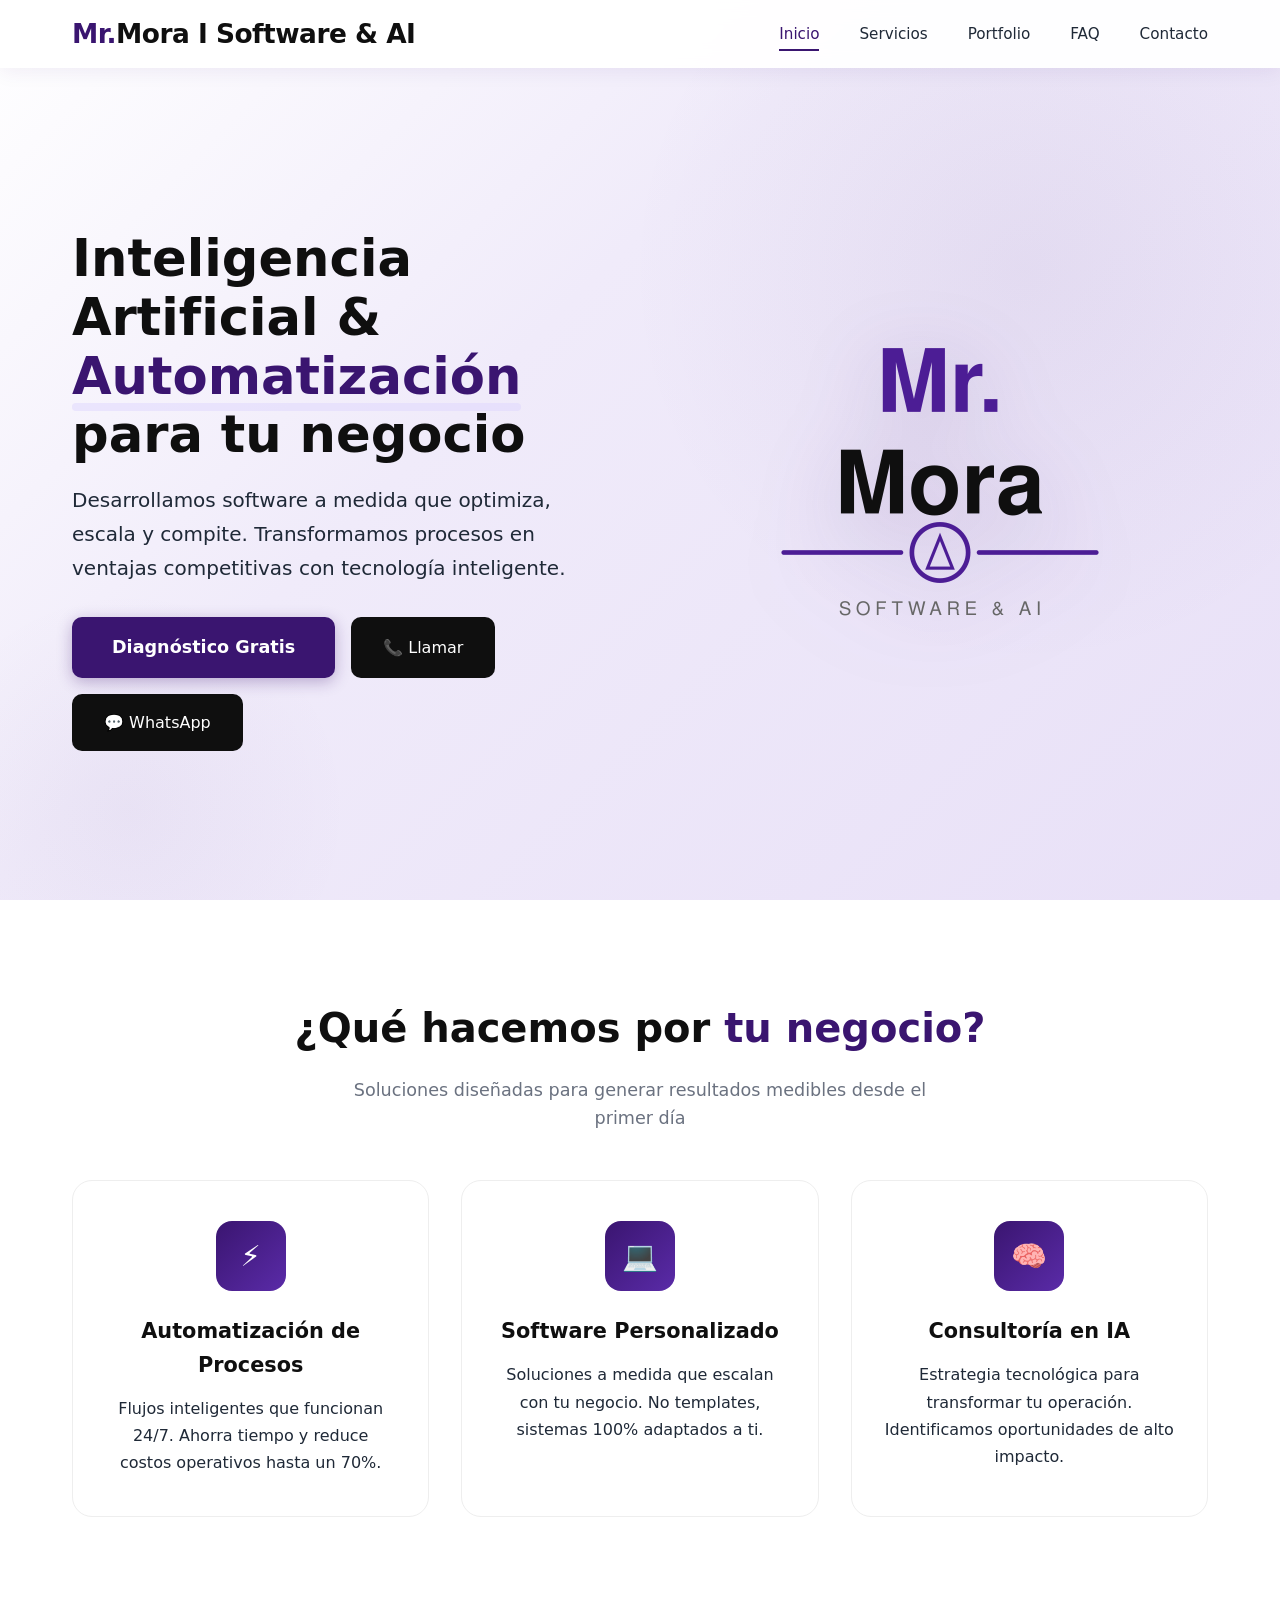
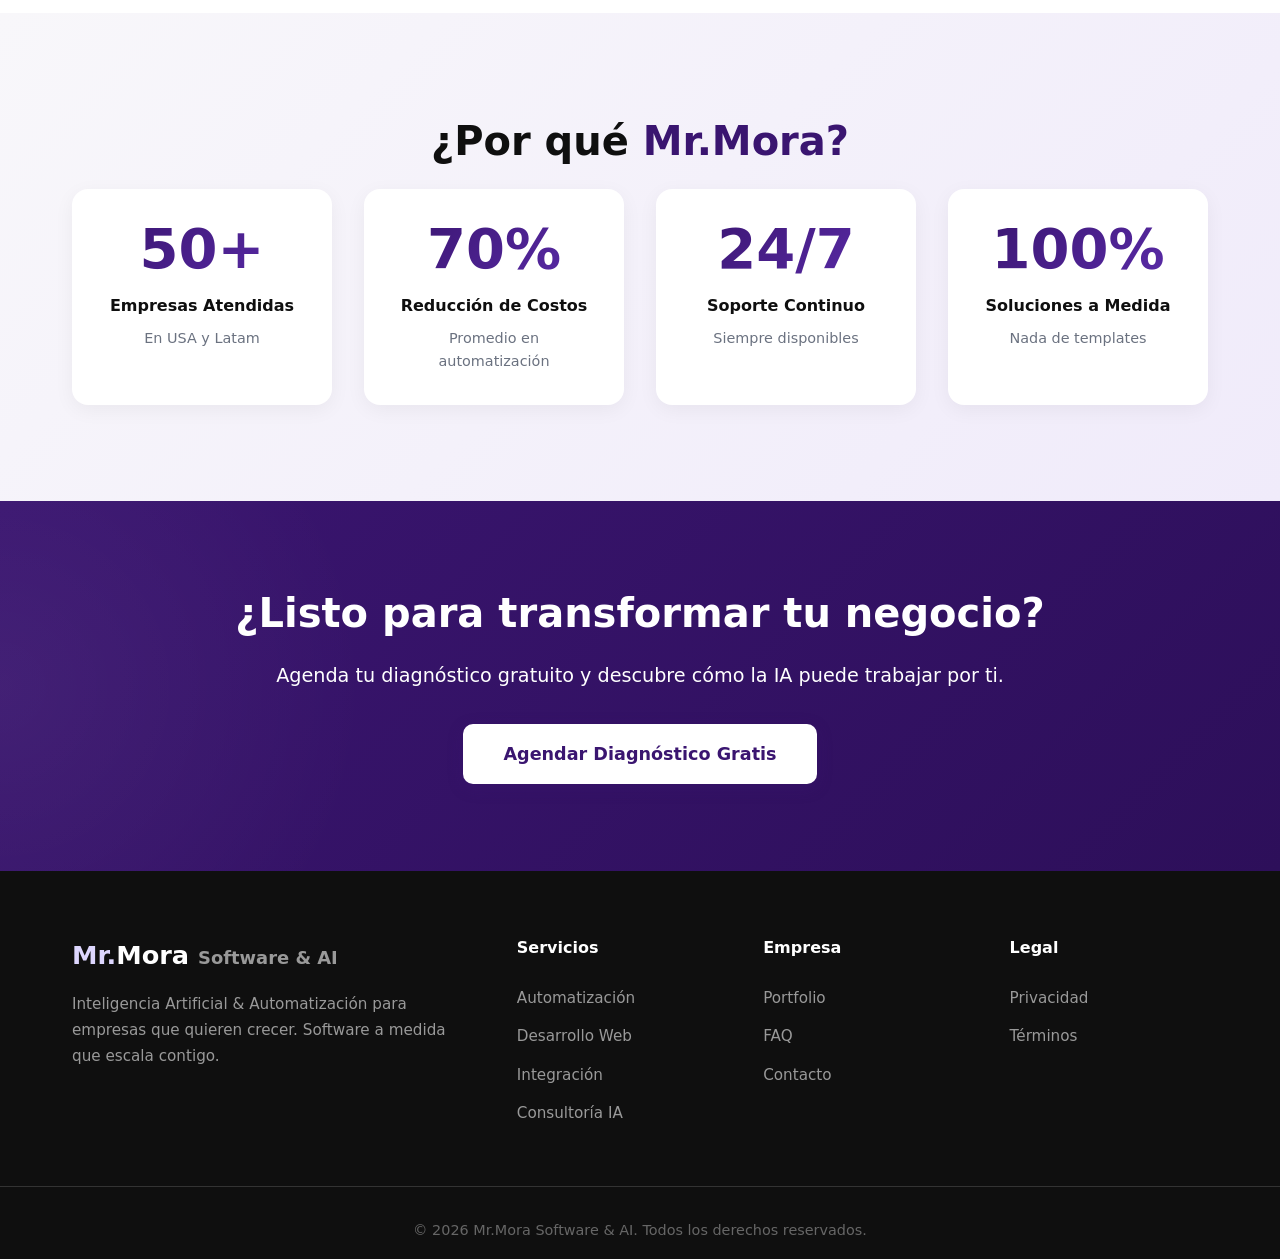
==== commit 45b3912f: "Aumentar logo y actualizar marca" ====
--- a/index.html
+++ b/index.html
@@ -1,10 +1,17 @@
 <!-- 
     Mr.Mora Software & AI - Website
     =================================
-    Logo file needed: mr_mora_logo_instagram.png
-    Place this image in the same folder as this HTML file.
-
-    To edit texts: Search for "EDIT TEXT" comments in the code.
+    Estructura de archivos:
+    ├── index.html
+    ├── css/
+    │   └── styles.css
+    ├── js/
+    │   └── main.js
+    └── assets/
+        └── images/
+            └── mr_mora_logo_instagram.png (opcional)
+
+    Para editar textos: Busca los comentarios "EDIT TEXT" en el código.
 -->
 <!DOCTYPE html>
 <html lang="es">
@@ -13,1072 +20,9 @@
     <meta name="viewport" content="width=device-width, initial-scale=1.0">
     <title>Mr.Mora Software & AI | Inteligencia Artificial & Automatización</title>
     <meta name="description" content="Agencia de IA y desarrollo de software a medida para empresas en USA. Automatización, consultoría y soluciones inteligentes.">
-    <style>
-        :root {
-            --morado: #3A1570;
-            --morado-claro: #DDD6FE;
-            --morado-muy-claro: #F0EBFA;
-            --negro: #0F0F0F;
-            --blanco: #FFFFFF;
-            --gris: #1F2937;
-            --gris-claro: #F8F7FA;
-            --gris-medio: #6B7280;
-        }
-
-        * { margin: 0; padding: 0; box-sizing: border-box; }
-
-        body {
-            font-family: 'Segoe UI', system-ui, -apple-system, sans-serif;
-            color: var(--negro);
-            line-height: 1.6;
-            overflow-x: hidden;
-        }
-
-        /* ===== ANIMATIONS ===== */
-        @keyframes fadeInUp {
-            from { opacity: 0; transform: translateY(40px); }
-            to { opacity: 1; transform: translateY(0); }
-        }
-        @keyframes fadeIn {
-            from { opacity: 0; }
-            to { opacity: 1; }
-        }
-        @keyframes float {
-            0%, 100% { transform: translateY(0); }
-            50% { transform: translateY(-15px); }
-        }
-        @keyframes pulse {
-            0%, 100% { transform: scale(1); opacity: 1; }
-            50% { transform: scale(1.05); opacity: 0.9; }
-        }
-        @keyframes shimmer {
-            0% { background-position: -200% 0; }
-            100% { background-position: 200% 0; }
-        }
-        @keyframes rotate {
-            from { transform: rotate(0deg); }
-            to { transform: rotate(360deg); }
-        }
-        @keyframes drawLine {
-            from { stroke-dashoffset: 200; }
-            to { stroke-dashoffset: 0; }
-        }
-        @keyframes typewriter {
-            from { width: 0; }
-            to { width: 100%; }
-        }
-        @keyframes blink {
-            0%, 100% { opacity: 1; }
-            50% { opacity: 0; }
-        }
-        @keyframes slideInLeft {
-            from { opacity: 0; transform: translateX(-60px); }
-            to { opacity: 1; transform: translateX(0); }
-        }
-        @keyframes slideInRight {
-            from { opacity: 0; transform: translateX(60px); }
-            to { opacity: 1; transform: translateX(0); }
-        }
-        @keyframes scaleIn {
-            from { opacity: 0; transform: scale(0.8); }
-            to { opacity: 1; transform: scale(1); }
-        }
-        @keyframes gradientShift {
-            0% { background-position: 0% 50%; }
-            50% { background-position: 100% 50%; }
-            100% { background-position: 0% 50%; }
-        }
-
-        .anim-fadeInUp { animation: fadeInUp 0.8s ease-out forwards; }
-        .anim-fadeIn { animation: fadeIn 1s ease-out forwards; }
-        .anim-slideLeft { animation: slideInLeft 0.8s ease-out forwards; }
-        .anim-slideRight { animation: slideInRight 0.8s ease-out forwards; }
-        .anim-scaleIn { animation: scaleIn 0.6s ease-out forwards; }
-        .anim-float { animation: float 4s ease-in-out infinite; }
-        .anim-pulse { animation: pulse 2s ease-in-out infinite; }
-
-        .delay-1 { animation-delay: 0.1s; opacity: 0; }
-        .delay-2 { animation-delay: 0.2s; opacity: 0; }
-        .delay-3 { animation-delay: 0.3s; opacity: 0; }
-        .delay-4 { animation-delay: 0.4s; opacity: 0; }
-        .delay-5 { animation-delay: 0.5s; opacity: 0; }
-        .delay-6 { animation-delay: 0.6s; opacity: 0; }
-
-        /* ===== NAVIGATION ===== */
-        nav {
-            position: fixed;
-            top: 0;
-            width: 100%;
-            background: rgba(255,255,255,0.95);
-            backdrop-filter: blur(10px);
-            box-shadow: 0 2px 20px rgba(58,21,112,0.08);
-            z-index: 1000;
-            padding: 0.8rem 0;
-        }
-
-        .nav-container {
-            max-width: 1200px;
-            margin: 0 auto;
-            padding: 0 2rem;
-            display: flex;
-            justify-content: space-between;
-            align-items: center;
-        }
-
-        .logo-nav {
-            display: flex;
-            align-items: center;
-            gap: 0.8rem;
-            text-decoration: none;
-            transition: transform 0.3s;
-        }
-        .logo-nav:hover { transform: scale(1.02); }
-
-        .logo-nav svg {
-            width: 42px;
-            height: 42px;
-            filter: drop-shadow(0 2px 4px rgba(58,21,112,0.2));
-        }
-
-        .logo-text {
-            font-size: 1.5rem;
-            font-weight: 800;
-            color: var(--negro);
-            letter-spacing: -0.5px;
-        }
-        .logo-text .mr { color: var(--morado); }
-
-        .nav-links {
-            display: flex;
-            list-style: none;
-            gap: 2.5rem;
-        }
-
-        .nav-links a {
-            text-decoration: none;
-            color: var(--gris);
-            font-weight: 500;
-            font-size: 0.95rem;
-            transition: color 0.3s;
-            position: relative;
-            padding: 0.5rem 0;
-        }
-
-        .nav-links a::after {
-            content: '';
-            position: absolute;
-            bottom: 0;
-            left: 0;
-            width: 0;
-            height: 2px;
-            background: var(--morado);
-            transition: width 0.3s;
-        }
-
-        .nav-links a:hover, .nav-links a.active {
-            color: var(--morado);
-        }
-
-        .nav-links a:hover::after, .nav-links a.active::after {
-            width: 100%;
-        }
-
-        .mobile-menu {
-            display: none;
-            flex-direction: column;
-            cursor: pointer;
-            gap: 5px;
-        }
-
-        .mobile-menu span {
-            width: 25px;
-            height: 3px;
-            background: var(--negro);
-            border-radius: 2px;
-            transition: 0.3s;
-        }
-
-        /* ===== HERO ===== */
-        .hero {
-            min-height: 100vh;
-            display: flex;
-            align-items: center;
-            background: linear-gradient(135deg, var(--blanco) 0%, var(--morado-muy-claro) 40%, #E8E0F7 100%);
-            padding-top: 80px;
-            position: relative;
-            overflow: hidden;
-        }
-
-        .hero::before {
-            content: '';
-            position: absolute;
-            top: -30%;
-            right: -10%;
-            width: 60%;
-            height: 120%;
-            background: radial-gradient(circle, rgba(58,21,112,0.06) 0%, transparent 60%);
-            animation: float 8s ease-in-out infinite;
-        }
-
-        .hero::after {
-            content: '';
-            position: absolute;
-            bottom: -20%;
-            left: -10%;
-            width: 40%;
-            height: 60%;
-            background: radial-gradient(circle, rgba(58,21,112,0.04) 0%, transparent 60%);
-            animation: float 10s ease-in-out infinite reverse;
-        }
-
-        .hero-container {
-            max-width: 1200px;
-            margin: 0 auto;
-            padding: 0 2rem;
-            display: grid;
-            grid-template-columns: 1fr 1fr;
-            gap: 4rem;
-            align-items: center;
-            position: relative;
-            z-index: 1;
-        }
-
-        .hero-content h1 {
-            font-size: 3.2rem;
-            font-weight: 800;
-            color: var(--negro);
-            margin-bottom: 1.2rem;
-            line-height: 1.15;
-        }
-
-        .hero-content h1 span {
-            color: var(--morado);
-            position: relative;
-        }
-
-        .hero-content h1 span::after {
-            content: '';
-            position: absolute;
-            bottom: -5px;
-            left: 0;
-            width: 100%;
-            height: 8px;
-            background: var(--morado-claro);
-            z-index: -1;
-            opacity: 0.5;
-            border-radius: 4px;
-        }
-
-        .hero-content p {
-            font-size: 1.25rem;
-            color: var(--gris);
-            margin-bottom: 2rem;
-            line-height: 1.7;
-        }
-
-        .hero-buttons {
-            display: flex;
-            gap: 1rem;
-            flex-wrap: wrap;
-        }
-
-        .btn-primary {
-            background: var(--morado);
-            color: var(--blanco);
-            padding: 1rem 2.5rem;
-            border: none;
-            border-radius: 10px;
-            font-size: 1.1rem;
-            font-weight: 600;
-            cursor: pointer;
-            text-decoration: none;
-            display: inline-block;
-            transition: all 0.3s;
-            position: relative;
-            overflow: hidden;
-            box-shadow: 0 4px 15px rgba(58,21,112,0.3);
-        }
-
-        .btn-primary::before {
-            content: '';
-            position: absolute;
-            top: 0;
-            left: -100%;
-            width: 100%;
-            height: 100%;
-            background: linear-gradient(90deg, transparent, rgba(255,255,255,0.2), transparent);
-            transition: left 0.6s;
-        }
-
-        .btn-primary:hover::before { left: 100%; }
-
-        .btn-primary:hover {
-            transform: translateY(-3px);
-            box-shadow: 0 8px 25px rgba(58,21,112,0.4);
-        }
-
-        .btn-secondary {
-            background: var(--negro);
-            color: var(--blanco);
-            padding: 1rem 2rem;
-            border: none;
-            border-radius: 10px;
-            font-size: 1rem;
-            font-weight: 500;
-            cursor: pointer;
-            text-decoration: none;
-            display: inline-flex;
-            align-items: center;
-            gap: 0.5rem;
-            transition: all 0.3s;
-        }
-
-        .btn-secondary:hover {
-            transform: translateY(-3px);
-            background: var(--gris);
-            box-shadow: 0 5px 15px rgba(0,0,0,0.2);
-        }
-
-        /* Hero Logo */
-        .hero-logo-container {
-            display: flex;
-            justify-content: center;
-            align-items: center;
-            animation: float 5s ease-in-out infinite;
-        }
-
-        .hero-logo {
-            position: relative;
-            filter: drop-shadow(0 15px 40px rgba(58,21,112,0.15));
-        }
-
-        /* ===== SECTIONS COMMON ===== */
-        .section-container {
-            max-width: 1200px;
-            margin: 0 auto;
-            padding: 0 2rem;
-        }
-
-        .section-title {
-            text-align: center;
-            font-size: 2.5rem;
-            font-weight: 800;
-            color: var(--negro);
-            margin-bottom: 1rem;
-        }
-
-        .section-title span { color: var(--morado); }
-
-        .section-subtitle {
-            text-align: center;
-            color: var(--gris-medio);
-            font-size: 1.1rem;
-            max-width: 600px;
-            margin: 0 auto 3rem;
-        }
-
-        /* ===== BENEFICIOS ===== */
-        .beneficios {
-            padding: 6rem 0;
-            background: var(--blanco);
-        }
-
-        .beneficios-grid {
-            display: grid;
-            grid-template-columns: repeat(3, 1fr);
-            gap: 2rem;
-        }
-
-        .beneficio-card {
-            text-align: center;
-            padding: 2.5rem 2rem;
-            border-radius: 20px;
-            background: var(--blanco);
-            border: 1px solid #eee;
-            transition: all 0.4s;
-            position: relative;
-            overflow: hidden;
-        }
-
-        .beneficio-card::before {
-            content: '';
-            position: absolute;
-            top: 0;
-            left: 0;
-            right: 0;
-            height: 4px;
-            background: linear-gradient(90deg, var(--morado), #5A2BA8);
-            transform: scaleX(0);
-            transition: transform 0.4s;
-        }
-
-        .beneficio-card:hover::before { transform: scaleX(1); }
-
-        .beneficio-card:hover {
-            transform: translateY(-10px);
-            box-shadow: 0 25px 60px rgba(58,21,112,0.12);
-            border-color: var(--morado-claro);
-        }
-
-        .beneficio-icon {
-            width: 70px;
-            height: 70px;
-            margin: 0 auto 1.5rem;
-            background: linear-gradient(135deg, var(--morado), #5A2BA8);
-            border-radius: 16px;
-            display: flex;
-            align-items: center;
-            justify-content: center;
-            color: var(--blanco);
-            font-size: 1.8rem;
-            transition: transform 0.3s;
-        }
-
-        .beneficio-card:hover .beneficio-icon {
-            transform: scale(1.1) rotate(-5deg);
-        }
-
-        .beneficio-card h3 {
-            font-size: 1.3rem;
-            margin-bottom: 0.8rem;
-            color: var(--negro);
-        }
-
-        .beneficio-card p {
-            color: var(--gris);
-            line-height: 1.7;
-        }
-
-        /* ===== POR QUÉ ===== */
-        .porque {
-            padding: 6rem 0;
-            background: linear-gradient(135deg, var(--gris-claro) 0%, var(--morado-muy-claro) 100%);
-        }
-
-        .porque-grid {
-            display: grid;
-            grid-template-columns: repeat(4, 1fr);
-            gap: 2rem;
-        }
-
-        .porque-item {
-            text-align: center;
-            padding: 2rem;
-            background: var(--blanco);
-            border-radius: 16px;
-            box-shadow: 0 5px 20px rgba(0,0,0,0.05);
-            transition: all 0.3s;
-        }
-
-        .porque-item:hover {
-            transform: translateY(-5px);
-            box-shadow: 0 15px 40px rgba(58,21,112,0.1);
-        }
-
-        .porque-item .numero {
-            font-size: 3.5rem;
-            font-weight: 800;
-            color: var(--morado);
-            display: block;
-            line-height: 1;
-            background: linear-gradient(135deg, var(--morado), #5A2BA8);
-            -webkit-background-clip: text;
-            -webkit-text-fill-color: transparent;
-            background-clip: text;
-        }
-
-        .porque-item h4 {
-            font-size: 1rem;
-            margin-top: 1rem;
-            color: var(--negro);
-            font-weight: 600;
-        }
-
-        .porque-item p {
-            font-size: 0.9rem;
-            color: var(--gris-medio);
-            margin-top: 0.5rem;
-        }
-
-        /* ===== SERVICIOS ===== */
-        .servicios {
-            padding: 6rem 0;
-            background: var(--blanco);
-        }
-
-        .servicios-grid {
-            display: grid;
-            grid-template-columns: repeat(2, 1fr);
-            gap: 2rem;
-        }
-
-        .servicio-card {
-            padding: 2.5rem;
-            border: 2px solid #f0f0f0;
-            border-radius: 16px;
-            transition: all 0.4s;
-            position: relative;
-            overflow: hidden;
-            background: var(--blanco);
-        }
-
-        .servicio-card::after {
-            content: '';
-            position: absolute;
-            bottom: 0;
-            left: 0;
-            right: 0;
-            height: 0;
-            background: linear-gradient(to top, rgba(58,21,112,0.03), transparent);
-            transition: height 0.4s;
-        }
-
-        .servicio-card:hover::after { height: 100%; }
-
-        .servicio-card:hover {
-            border-color: var(--morado);
-            box-shadow: 0 15px 40px rgba(58,21,112,0.1);
-            transform: translateY(-5px);
-        }
-
-        .servicio-card .icon {
-            width: 55px;
-            height: 55px;
-            background: linear-gradient(135deg, var(--morado), #5A2BA8);
-            border-radius: 12px;
-            display: flex;
-            align-items: center;
-            justify-content: center;
-            color: var(--blanco);
-            font-size: 1.5rem;
-            margin-bottom: 1.5rem;
-            transition: transform 0.3s;
-        }
-
-        .servicio-card:hover .icon { transform: scale(1.1); }
-
-        .servicio-card h3 {
-            font-size: 1.4rem;
-            margin-bottom: 0.8rem;
-            color: var(--negro);
-        }
-
-        .servicio-card p {
-            color: var(--gris);
-            margin-bottom: 1.2rem;
-            line-height: 1.7;
-        }
-
-        .servicio-card ul {
-            list-style: none;
-        }
-
-        .servicio-card ul li {
-            padding: 0.4rem 0;
-            padding-left: 1.8rem;
-            position: relative;
-            color: var(--gris);
-        }
-
-        .servicio-card ul li::before {
-            content: "✓";
-            position: absolute;
-            left: 0;
-            color: var(--morado);
-            font-weight: bold;
-            font-size: 1.1rem;
-        }
-
-        /* ===== PORTFOLIO ===== */
-        .portfolio {
-            padding: 6rem 0;
-            background: linear-gradient(135deg, var(--gris-claro) 0%, var(--morado-muy-claro) 100%);
-        }
-
-        .portfolio-grid {
-            display: grid;
-            grid-template-columns: repeat(3, 1fr);
-            gap: 2rem;
-        }
-
-        .portfolio-card {
-            background: var(--blanco);
-            border-radius: 16px;
-            overflow: hidden;
-            box-shadow: 0 5px 20px rgba(0,0,0,0.08);
-            transition: all 0.4s;
-            position: relative;
-        }
-
-        .portfolio-card:hover {
-            transform: translateY(-10px);
-            box-shadow: 0 25px 60px rgba(58,21,112,0.15);
-        }
-
-        .portfolio-header {
-            background: linear-gradient(135deg, var(--morado), #2D0F5A);
-            color: var(--blanco);
-            padding: 2rem;
-            position: relative;
-            overflow: hidden;
-        }
-
-        .portfolio-header::before {
-            content: '';
-            position: absolute;
-            top: -50%;
-            right: -50%;
-            width: 100%;
-            height: 100%;
-            background: radial-gradient(circle, rgba(255,255,255,0.1) 0%, transparent 70%);
-            animation: rotate 15s linear infinite;
-        }
-
-        .portfolio-header h3 {
-            font-size: 1.2rem;
-            position: relative;
-        }
-
-        .portfolio-header .tag {
-            font-size: 0.8rem;
-            opacity: 0.9;
-            margin-top: 0.5rem;
-            display: inline-block;
-            padding: 0.3rem 0.8rem;
-            background: rgba(255,255,255,0.2);
-            border-radius: 20px;
-            position: relative;
-        }
-
-        .portfolio-body {
-            padding: 2rem;
-        }
-
-        .portfolio-body .metric {
-            font-size: 2.5rem;
-            font-weight: 800;
-            color: var(--morado);
-            line-height: 1;
-            background: linear-gradient(135deg, var(--morado), #5A2BA8);
-            -webkit-background-clip: text;
-            -webkit-text-fill-color: transparent;
-            background-clip: text;
-        }
-
-        .portfolio-body .metric-label {
-            color: var(--gris-medio);
-            font-size: 0.9rem;
-            margin-bottom: 1.5rem;
-            font-weight: 500;
-        }
-
-        .portfolio-body p {
-            color: var(--gris);
-            font-size: 0.95rem;
-            line-height: 1.7;
-        }
-
-        /* ===== FAQ ===== */
-        .faq {
-            padding: 6rem 0;
-            background: var(--blanco);
-        }
-
-        .faq-item {
-            border: 1px solid #eee;
-            border-radius: 12px;
-            margin-bottom: 1rem;
-            overflow: hidden;
-            transition: all 0.3s;
-        }
-
-        .faq-item:hover {
-            box-shadow: 0 5px 20px rgba(0,0,0,0.05);
-            border-color: var(--morado-claro);
-        }
-
-        .faq-item.active {
-            border-color: var(--morado);
-            box-shadow: 0 5px 20px rgba(58,21,112,0.08);
-        }
-
-        .faq-question {
-            width: 100%;
-            text-align: left;
-            padding: 1.5rem 2rem;
-            background: none;
-            border: none;
-            font-size: 1.1rem;
-            font-weight: 600;
-            color: var(--negro);
-            cursor: pointer;
-            display: flex;
-            justify-content: space-between;
-            align-items: center;
-            transition: color 0.3s;
-        }
-
-        .faq-question:hover { color: var(--morado); }
-
-        .faq-question .icon {
-            width: 30px;
-            height: 30px;
-            background: var(--morado-claro);
-            border-radius: 50%;
-            display: flex;
-            align-items: center;
-            justify-content: center;
-            color: var(--morado);
-            font-size: 1.2rem;
-            transition: all 0.3s;
-            flex-shrink: 0;
-            margin-left: 1rem;
-        }
-
-        .faq-item.active .faq-question .icon {
-            transform: rotate(45deg);
-            background: var(--morado);
-            color: var(--blanco);
-        }
-
-        .faq-answer {
-            max-height: 0;
-            overflow: hidden;
-            transition: max-height 0.4s ease-out;
-        }
-
-        .faq-item.active .faq-answer { max-height: 500px; }
-
-        .faq-answer p {
-            padding: 0 2rem 1.5rem 2rem;
-            color: var(--gris);
-            line-height: 1.8;
-        }
-
-        /* ===== CONTACTO ===== */
-        .contacto {
-            padding: 6rem 0;
-            background: linear-gradient(135deg, var(--gris-claro) 0%, var(--morado-muy-claro) 50%, var(--morado-claro) 100%);
-        }
-
-        .contacto-grid {
-            display: grid;
-            grid-template-columns: 1fr 1fr;
-            gap: 4rem;
-        }
-
-        .contacto-form {
-            background: var(--blanco);
-            padding: 2.5rem;
-            border-radius: 16px;
-            box-shadow: 0 10px 40px rgba(0,0,0,0.1);
-        }
-
-        .form-group {
-            margin-bottom: 1.5rem;
-        }
-
-        .form-group label {
-            display: block;
-            margin-bottom: 0.5rem;
-            font-weight: 600;
-            color: var(--negro);
-        }
-
-        .form-group input,
-        .form-group textarea {
-            width: 100%;
-            padding: 0.9rem;
-            border: 2px solid #e5e5e5;
-            border-radius: 10px;
-            font-size: 1rem;
-            transition: all 0.3s;
-            font-family: inherit;
-        }
-
-        .form-group input:focus,
-        .form-group textarea:focus {
-            outline: none;
-            border-color: var(--morado);
-            box-shadow: 0 0 0 3px rgba(58,21,112,0.1);
-        }
-
-        .form-group textarea {
-            resize: vertical;
-            min-height: 120px;
-        }
-
-        .contacto-info h3 {
-            font-size: 2.2rem;
-            margin-bottom: 1rem;
-            color: var(--negro);
-        }
-
-        .contacto-info h3 span { color: var(--morado); }
-
-        .contacto-info > p {
-            color: var(--gris);
-            margin-bottom: 2.5rem;
-            font-size: 1.1rem;
-        }
-
-        .contacto-item {
-            display: flex;
-            align-items: center;
-            gap: 1.2rem;
-            margin-bottom: 1.5rem;
-            padding: 1rem;
-            border-radius: 12px;
-            transition: all 0.3s;
-        }
-
-        .contacto-item:hover {
-            background: rgba(58,21,112,0.05);
-            transform: translateX(5px);
-        }
-
-        .contacto-item .icon {
-            width: 50px;
-            height: 50px;
-            background: linear-gradient(135deg, var(--morado), #5A2BA8);
-            border-radius: 12px;
-            display: flex;
-            align-items: center;
-            justify-content: center;
-            color: var(--blanco);
-            font-size: 1.3rem;
-            flex-shrink: 0;
-        }
-
-        .contacto-item div h4 {
-            font-size: 1rem;
-            color: var(--negro);
-            margin-bottom: 0.2rem;
-        }
-
-        .contacto-item div p {
-            color: var(--gris);
-            font-size: 0.95rem;
-            margin: 0;
-        }
-
-        /* ===== CTA BANNER ===== */
-        .cta-banner {
-            background: linear-gradient(135deg, var(--morado), #2D0F5A, var(--morado));
-            background-size: 200% 200%;
-            animation: gradientShift 8s ease infinite;
-            color: var(--blanco);
-            padding: 5rem 0;
-            text-align: center;
-            position: relative;
-            overflow: hidden;
-        }
-
-        .cta-banner::before {
-            content: '';
-            position: absolute;
-            top: -50%;
-            left: -50%;
-            width: 100%;
-            height: 200%;
-            background: radial-gradient(circle, rgba(255,255,255,0.05) 0%, transparent 50%);
-            animation: rotate 20s linear infinite;
-        }
-
-        .cta-banner .section-container {
-            position: relative;
-            z-index: 1;
-        }
-
-        .cta-banner h2 {
-            font-size: 2.5rem;
-            margin-bottom: 1rem;
-            font-weight: 700;
-        }
-
-        .cta-banner p {
-            font-size: 1.2rem;
-            margin-bottom: 2rem;
-            opacity: 0.9;
-        }
-
-        .cta-banner .btn-primary {
-            background: var(--blanco);
-            color: var(--morado);
-        }
-
-        .cta-banner .btn-primary:hover {
-            box-shadow: 0 10px 30px rgba(255,255,255,0.2);
-        }
-
-        /* ===== FOOTER ===== */
-        footer {
-            background: var(--negro);
-            color: var(--blanco);
-            padding: 4rem 0 1rem;
-        }
-
-        .footer-container {
-            max-width: 1200px;
-            margin: 0 auto;
-            padding: 0 2rem;
-            display: grid;
-            grid-template-columns: 2fr 1fr 1fr 1fr;
-            gap: 3rem;
-        }
-
-        .footer-brand .logo-footer {
-            font-size: 1.6rem;
-            font-weight: 800;
-            margin-bottom: 1rem;
-            display: block;
-        }
-
-        .footer-brand .logo-footer .mr { color: var(--morado-claro); }
-
-        .footer-brand p {
-            color: #999;
-            font-size: 0.95rem;
-            line-height: 1.7;
-        }
-
-        .footer-links h4 {
-            color: var(--blanco);
-            margin-bottom: 1.5rem;
-            font-size: 1rem;
-            font-weight: 600;
-        }
-
-        .footer-links ul { list-style: none; }
-
-        .footer-links ul li {
-            margin-bottom: 0.8rem;
-        }
-
-        .footer-links ul li a {
-            color: #999;
-            text-decoration: none;
-            transition: color 0.3s;
-            font-size: 0.95rem;
-        }
-
-        .footer-links ul li a:hover { color: var(--morado-claro); }
-
-        .footer-bottom {
-            text-align: center;
-            padding-top: 2rem;
-            margin-top: 3rem;
-            border-top: 1px solid #333;
-            color: #666;
-            font-size: 0.9rem;
-        }
-
-        /* ===== HERO SMALL ===== */
-        .hero-small {
-            min-height: 35vh;
-            display: flex;
-            align-items: center;
-            background: linear-gradient(135deg, var(--blanco) 0%, var(--morado-muy-claro) 50%, var(--morado-claro) 100%);
-            padding-top: 80px;
-            position: relative;
-            overflow: hidden;
-        }
-
-        .hero-small::before {
-            content: '';
-            position: absolute;
-            top: -30%;
-            right: -10%;
-            width: 60%;
-            height: 120%;
-            background: radial-gradient(circle, rgba(58,21,112,0.06) 0%, transparent 60%);
-            animation: float 8s ease-in-out infinite;
-        }
-
-        .hero-small-content {
-            max-width: 1200px;
-            margin: 0 auto;
-            padding: 0 2rem;
-            text-align: center;
-            position: relative;
-            z-index: 1;
-        }
-
-        .hero-small-content h1 {
-            font-size: 2.8rem;
-            font-weight: 800;
-            color: var(--negro);
-            margin-bottom: 1rem;
-        }
-
-        .hero-small-content h1 span { color: var(--morado); }
-
-        .hero-small-content p {
-            font-size: 1.2rem;
-            color: var(--gris);
-            max-width: 600px;
-            margin: 0 auto;
-        }
-
-        /* ===== SCROLL REVEAL ===== */
-        .scroll-reveal {
-            opacity: 0;
-            transform: translateY(30px);
-            transition: opacity 0.6s ease-out, transform 0.6s ease-out;
-        }
-
-        .scroll-reveal.revealed {
-            opacity: 1;
-            transform: translateY(0);
-        }
-
-        /* ===== PAGE SECTIONS ===== */
-        .page-section { display: none; }
-        .page-section.active { display: block; }
-
-        /* ===== RESPONSIVE ===== */
-        @media (max-width: 768px) {
-            .nav-links {
-                display: none;
-                position: absolute;
-                top: 100%;
-                left: 0;
-                width: 100%;
-                background: var(--blanco);
-                flex-direction: column;
-                padding: 1rem;
-                box-shadow: 0 5px 20px rgba(0,0,0,0.1);
-            }
-            .nav-links.active { display: flex; }
-            .mobile-menu { display: flex; }
-
-            .hero-container {
-                grid-template-columns: 1fr;
-                text-align: center;
-                gap: 2rem;
-            }
-            .hero-content h1 { font-size: 2.2rem; }
-            .hero-content p { font-size: 1.1rem; }
-            .hero-graphic { order: -1; }
-            .hero-logo-container svg { max-width: 280px; }
-
-            .beneficios-grid, .portfolio-grid { grid-template-columns: 1fr; }
-            .porque-grid { grid-template-columns: repeat(2, 1fr); }
-            .servicios-grid, .contacto-grid { grid-template-columns: 1fr; }
-            .footer-container { grid-template-columns: 1fr; text-align: center; }
-
-            .cta-banner h2 { font-size: 1.8rem; }
-            .section-title { font-size: 2rem; }
-            .hero-buttons { justify-content: center; }
-            .hero-small-content h1 { font-size: 2rem; }
-        }
-
-        @media (max-width: 480px) {
-            .porque-grid { grid-template-columns: 1fr; }
-            .hero-content h1 { font-size: 1.8rem; }
-            .section-title { font-size: 1.7rem; }
-        }
-    </style>
+
+    <!-- Hoja de estilos principal -->
+    <link rel="stylesheet" href="css/styles.css">
 </head>
 <body>
 
@@ -1086,7 +30,7 @@
     <nav>
         <div class="nav-container">
             <a href="#" class="logo-nav" onclick="showPage('home')">
-                <span class="logo-text"><span class="mr">Mr.</span>Mora</span>
+                <span class="logo-text"><span class="mr">Mr.</span>Mora I Software &amp; AI</span>
             </a>
             <ul class="nav-links" id="navLinks">
                 <li><a href="#" onclick="showPage('home')" class="active">Inicio</a></li>
@@ -1131,12 +75,12 @@
                     </div>
                 </div>
                 <div class="hero-graphic">
-                    <!-- ANIMATED LOGO - The O is replaced by circle+triangle -->
+                    <!-- Hero Logo -->
                     <div class="hero-logo-container anim-float">
-                        <img src="[data-uri]" 
+                        <img src="assets/images/mr_mora_logo_instagram.png" 
                              alt="Mr.Mora Software & AI Logo" 
                              class="hero-logo-img"
-                             style="max-width: 320px; width: 100%; height: auto; filter: drop-shadow(0 15px 40px rgba(58,21,112,0.2));">
+                                onerror="this.style.display='none'">
                     </div>
                 </div>
             </div>
@@ -1568,7 +512,7 @@
                             <div class="icon">📧</div>
                             <div>
                                 <h4>Email</h4>
-                                <p>contacto@mrmoraai.com</p>
+                                <p>mrmorasoftware@gmail.com</p>
                             </div>
                         </div>
                         <div class="contacto-item">
@@ -1636,87 +580,7 @@
         </div>
     </footer>
 
-    <!-- ==================== JAVASCRIPT ==================== -->
-    <script>
-        // Page navigation
-        function showPage(pageId) {
-            // Hide all pages
-            document.querySelectorAll('.page-section').forEach(page => {
-                page.classList.remove('active');
-            });
-
-            // Show selected page
-            document.getElementById(pageId).classList.add('active');
-
-            // Update active nav link
-            document.querySelectorAll('.nav-links a').forEach(link => {
-                link.classList.remove('active');
-            });
-
-            // Find and activate the clicked link
-            const navLinks = document.querySelectorAll('.nav-links a');
-            navLinks.forEach(link => {
-                if (link.getAttribute('onclick').includes(pageId)) {
-                    link.classList.add('active');
-                }
-            });
-
-            // Close mobile menu
-            document.getElementById('navLinks').classList.remove('active');
-
-            // Scroll to top
-            window.scrollTo({ top: 0, behavior: 'smooth' });
-
-            // Re-trigger scroll animations
-            setTimeout(checkScroll, 100);
-        }
-
-        // Mobile menu toggle
-        function toggleMenu() {
-            document.getElementById('navLinks').classList.toggle('active');
-        }
-
-        // FAQ accordion
-        function toggleFaq(button) {
-            const item = button.parentElement;
-            const isActive = item.classList.contains('active');
-
-            // Close all FAQ items
-            document.querySelectorAll('.faq-item').forEach(faq => {
-                faq.classList.remove('active');
-            });
-
-            // Open clicked item if it wasn't active
-            if (!isActive) {
-                item.classList.add('active');
-            }
-        }
-
-        // Scroll reveal animation
-        function checkScroll() {
-            const reveals = document.querySelectorAll('.scroll-reveal');
-            const windowHeight = window.innerHeight;
-
-            reveals.forEach(element => {
-                const elementTop = element.getBoundingClientRect().top;
-                if (elementTop < windowHeight - 100) {
-                    element.classList.add('revealed');
-                }
-            });
-        }
-
-        // Event listeners
-        window.addEventListener('scroll', checkScroll);
-        window.addEventListener('load', checkScroll);
-
-        // Close mobile menu when clicking outside
-        document.addEventListener('click', function(e) {
-            const nav = document.querySelector('nav');
-            const menu = document.getElementById('navLinks');
-            if (!nav.contains(e.target)) {
-                menu.classList.remove('active');
-            }
-        });
-    </script>
+    <!-- Script principal -->
+    <script src="js/main.js"></script>
 </body>
-</html>
+</html>
--- a/css/styles.css
+++ b/css/styles.css
@@ -0,0 +1,1091 @@
+/* ============================================
+   Mr.Mora Software & AI - Stylesheet
+   ============================================ */
+
+:root {
+    --morado: #3A1570;
+    --morado-claro: #DDD6FE;
+    --morado-muy-claro: #F0EBFA;
+    --negro: #0F0F0F;
+    --blanco: #FFFFFF;
+    --gris: #1F2937;
+    --gris-claro: #F8F7FA;
+    --gris-medio: #6B7280;
+}
+
+* { margin: 0; padding: 0; box-sizing: border-box; }
+
+body {
+    font-family: 'Segoe UI', system-ui, -apple-system, sans-serif;
+    color: var(--negro);
+    line-height: 1.6;
+    overflow-x: hidden;
+}
+
+/* ===== ANIMATIONS ===== */
+@keyframes fadeInUp {
+    from { opacity: 0; transform: translateY(40px); }
+    to { opacity: 1; transform: translateY(0); }
+}
+
+@keyframes fadeIn {
+    from { opacity: 0; }
+    to { opacity: 1; }
+}
+
+@keyframes float {
+    0%, 100% { transform: translateY(0); }
+    50% { transform: translateY(-15px); }
+}
+
+@keyframes pulse {
+    0%, 100% { transform: scale(1); opacity: 1; }
+    50% { transform: scale(1.05); opacity: 0.9; }
+}
+
+@keyframes shimmer {
+    0% { background-position: -200% 0; }
+    100% { background-position: 200% 0; }
+}
+
+@keyframes rotate {
+    from { transform: rotate(0deg); }
+    to { transform: rotate(360deg); }
+}
+
+@keyframes drawLine {
+    from { stroke-dashoffset: 200; }
+    to { stroke-dashoffset: 0; }
+}
+
+@keyframes typewriter {
+    from { width: 0; }
+    to { width: 100%; }
+}
+
+@keyframes blink {
+    0%, 100% { opacity: 1; }
+    50% { opacity: 0; }
+}
+
+@keyframes slideInLeft {
+    from { opacity: 0; transform: translateX(-60px); }
+    to { opacity: 1; transform: translateX(0); }
+}
+
+@keyframes slideInRight {
+    from { opacity: 0; transform: translateX(60px); }
+    to { opacity: 1; transform: translateX(0); }
+}
+
+@keyframes scaleIn {
+    from { opacity: 0; transform: scale(0.8); }
+    to { opacity: 1; transform: scale(1); }
+}
+
+@keyframes gradientShift {
+    0% { background-position: 0% 50%; }
+    50% { background-position: 100% 50%; }
+    100% { background-position: 0% 50%; }
+}
+
+.anim-fadeInUp { animation: fadeInUp 0.8s ease-out forwards; }
+.anim-fadeIn { animation: fadeIn 1s ease-out forwards; }
+.anim-slideLeft { animation: slideInLeft 0.8s ease-out forwards; }
+.anim-slideRight { animation: slideInRight 0.8s ease-out forwards; }
+.anim-scaleIn { animation: scaleIn 0.6s ease-out forwards; }
+.anim-float { animation: float 4s ease-in-out infinite; }
+.anim-pulse { animation: pulse 2s ease-in-out infinite; }
+
+.delay-1 { animation-delay: 0.1s; opacity: 0; }
+.delay-2 { animation-delay: 0.2s; opacity: 0; }
+.delay-3 { animation-delay: 0.3s; opacity: 0; }
+.delay-4 { animation-delay: 0.4s; opacity: 0; }
+.delay-5 { animation-delay: 0.5s; opacity: 0; }
+.delay-6 { animation-delay: 0.6s; opacity: 0; }
+
+/* ===== NAVIGATION ===== */
+nav {
+    position: fixed;
+    top: 0;
+    width: 100%;
+    background: rgba(255,255,255,0.95);
+    backdrop-filter: blur(10px);
+    box-shadow: 0 2px 20px rgba(58,21,112,0.08);
+    z-index: 1000;
+    padding: 0.8rem 0;
+}
+
+.nav-container {
+    max-width: 1200px;
+    margin: 0 auto;
+    padding: 0 2rem;
+    display: flex;
+    justify-content: space-between;
+    align-items: center;
+}
+
+.logo-nav {
+    display: flex;
+    align-items: center;
+    gap: 0.8rem;
+    text-decoration: none;
+    transition: transform 0.3s;
+}
+
+.logo-nav:hover { transform: scale(1.02); }
+
+.logo-nav svg {
+    width: 42px;
+    height: 42px;
+    filter: drop-shadow(0 2px 4px rgba(58,21,112,0.2));
+}
+
+.logo-text {
+    font-size: 1.65rem;
+    font-weight: 800;
+    color: var(--negro);
+    letter-spacing: -0.5px;
+}
+
+.logo-text .mr { color: var(--morado); }
+
+.nav-links {
+    display: flex;
+    list-style: none;
+    gap: 2.5rem;
+}
+
+.nav-links a {
+    text-decoration: none;
+    color: var(--gris);
+    font-weight: 500;
+    font-size: 0.95rem;
+    transition: color 0.3s;
+    position: relative;
+    padding: 0.5rem 0;
+}
+
+.nav-links a::after {
+    content: '';
+    position: absolute;
+    bottom: 0;
+    left: 0;
+    width: 0;
+    height: 2px;
+    background: var(--morado);
+    transition: width 0.3s;
+}
+
+.nav-links a:hover, .nav-links a.active {
+    color: var(--morado);
+}
+
+.nav-links a:hover::after, .nav-links a.active::after {
+    width: 100%;
+}
+
+.mobile-menu {
+    display: none;
+    flex-direction: column;
+    cursor: pointer;
+    gap: 5px;
+}
+
+.mobile-menu span {
+    width: 25px;
+    height: 3px;
+    background: var(--negro);
+    border-radius: 2px;
+    transition: 0.3s;
+}
+
+/* ===== HERO ===== */
+.hero {
+    min-height: 100vh;
+    display: flex;
+    align-items: center;
+    background: linear-gradient(135deg, var(--blanco) 0%, var(--morado-muy-claro) 40%, #E8E0F7 100%);
+    padding-top: 80px;
+    position: relative;
+    overflow: hidden;
+}
+
+.hero::before {
+    content: '';
+    position: absolute;
+    top: -30%;
+    right: -10%;
+    width: 60%;
+    height: 120%;
+    background: radial-gradient(circle, rgba(58,21,112,0.06) 0%, transparent 60%);
+    animation: float 8s ease-in-out infinite;
+}
+
+.hero::after {
+    content: '';
+    position: absolute;
+    bottom: -20%;
+    left: -10%;
+    width: 40%;
+    height: 60%;
+    background: radial-gradient(circle, rgba(58,21,112,0.04) 0%, transparent 60%);
+    animation: float 10s ease-in-out infinite reverse;
+}
+
+.hero-container {
+    max-width: 1200px;
+    margin: 0 auto;
+    padding: 0 2rem;
+    display: grid;
+    grid-template-columns: 1fr 1fr;
+    gap: 4rem;
+    align-items: center;
+    position: relative;
+    z-index: 1;
+}
+
+.hero-content h1 {
+    font-size: 3.2rem;
+    font-weight: 800;
+    color: var(--negro);
+    margin-bottom: 1.2rem;
+    line-height: 1.15;
+}
+
+.hero-content h1 span {
+    color: var(--morado);
+    position: relative;
+}
+
+.hero-content h1 span::after {
+    content: '';
+    position: absolute;
+    bottom: -5px;
+    left: 0;
+    width: 100%;
+    height: 8px;
+    background: var(--morado-claro);
+    z-index: -1;
+    opacity: 0.5;
+    border-radius: 4px;
+}
+
+.hero-content p {
+    font-size: 1.25rem;
+    color: var(--gris);
+    margin-bottom: 2rem;
+    line-height: 1.7;
+}
+
+.hero-buttons {
+    display: flex;
+    gap: 1rem;
+    flex-wrap: wrap;
+}
+
+.btn-primary {
+    background: var(--morado);
+    color: var(--blanco);
+    padding: 1rem 2.5rem;
+    border: none;
+    border-radius: 10px;
+    font-size: 1.1rem;
+    font-weight: 600;
+    cursor: pointer;
+    text-decoration: none;
+    display: inline-block;
+    transition: all 0.3s;
+    position: relative;
+    overflow: hidden;
+    box-shadow: 0 4px 15px rgba(58,21,112,0.3);
+}
+
+.btn-primary::before {
+    content: '';
+    position: absolute;
+    top: 0;
+    left: -100%;
+    width: 100%;
+    height: 100%;
+    background: linear-gradient(90deg, transparent, rgba(255,255,255,0.2), transparent);
+    transition: left 0.6s;
+}
+
+.btn-primary:hover::before { left: 100%; }
+
+.btn-primary:hover {
+    transform: translateY(-3px);
+    box-shadow: 0 8px 25px rgba(58,21,112,0.4);
+}
+
+.btn-secondary {
+    background: var(--negro);
+    color: var(--blanco);
+    padding: 1rem 2rem;
+    border: none;
+    border-radius: 10px;
+    font-size: 1rem;
+    font-weight: 500;
+    cursor: pointer;
+    text-decoration: none;
+    display: inline-flex;
+    align-items: center;
+    gap: 0.5rem;
+    transition: all 0.3s;
+}
+
+.btn-secondary:hover {
+    transform: translateY(-3px);
+    background: var(--gris);
+    box-shadow: 0 5px 15px rgba(0,0,0,0.2);
+}
+
+/* Hero Logo */
+.hero-logo-container {
+    display: flex;
+    justify-content: center;
+    align-items: center;
+    animation: float 5s ease-in-out infinite;
+}
+
+.hero-logo {
+    position: relative;
+    filter: drop-shadow(0 15px 40px rgba(58,21,112,0.15));
+}
+
+.hero-logo-img {
+    display: block;
+    width: 100%;
+    max-width: 500px;
+    height: auto;
+    filter: drop-shadow(0 15px 40px rgba(58,21,112,0.2));
+}
+
+/* ===== SECTIONS COMMON ===== */
+.section-container {
+    max-width: 1200px;
+    margin: 0 auto;
+    padding: 0 2rem;
+}
+
+.section-title {
+    text-align: center;
+    font-size: 2.5rem;
+    font-weight: 800;
+    color: var(--negro);
+    margin-bottom: 1rem;
+}
+
+.section-title span { color: var(--morado); }
+
+.section-subtitle {
+    text-align: center;
+    color: var(--gris-medio);
+    font-size: 1.1rem;
+    max-width: 600px;
+    margin: 0 auto 3rem;
+}
+
+/* ===== BENEFICIOS ===== */
+.beneficios {
+    padding: 6rem 0;
+    background: var(--blanco);
+}
+
+.beneficios-grid {
+    display: grid;
+    grid-template-columns: repeat(3, 1fr);
+    gap: 2rem;
+}
+
+.beneficio-card {
+    text-align: center;
+    padding: 2.5rem 2rem;
+    border-radius: 20px;
+    background: var(--blanco);
+    border: 1px solid #eee;
+    transition: all 0.4s;
+    position: relative;
+    overflow: hidden;
+}
+
+.beneficio-card::before {
+    content: '';
+    position: absolute;
+    top: 0;
+    left: 0;
+    right: 0;
+    height: 4px;
+    background: linear-gradient(90deg, var(--morado), #5A2BA8);
+    transform: scaleX(0);
+    transition: transform 0.4s;
+}
+
+.beneficio-card:hover::before { transform: scaleX(1); }
+
+.beneficio-card:hover {
+    transform: translateY(-10px);
+    box-shadow: 0 25px 60px rgba(58,21,112,0.12);
+    border-color: var(--morado-claro);
+}
+
+.beneficio-icon {
+    width: 70px;
+    height: 70px;
+    margin: 0 auto 1.5rem;
+    background: linear-gradient(135deg, var(--morado), #5A2BA8);
+    border-radius: 16px;
+    display: flex;
+    align-items: center;
+    justify-content: center;
+    color: var(--blanco);
+    font-size: 1.8rem;
+    transition: transform 0.3s;
+}
+
+.beneficio-card:hover .beneficio-icon {
+    transform: scale(1.1) rotate(-5deg);
+}
+
+.beneficio-card h3 {
+    font-size: 1.3rem;
+    margin-bottom: 0.8rem;
+    color: var(--negro);
+}
+
+.beneficio-card p {
+    color: var(--gris);
+    line-height: 1.7;
+}
+
+/* ===== POR QUÉ ===== */
+.porque {
+    padding: 6rem 0;
+    background: linear-gradient(135deg, var(--gris-claro) 0%, var(--morado-muy-claro) 100%);
+}
+
+.porque-grid {
+    display: grid;
+    grid-template-columns: repeat(4, 1fr);
+    gap: 2rem;
+}
+
+.porque-item {
+    text-align: center;
+    padding: 2rem;
+    background: var(--blanco);
+    border-radius: 16px;
+    box-shadow: 0 5px 20px rgba(0,0,0,0.05);
+    transition: all 0.3s;
+}
+
+.porque-item:hover {
+    transform: translateY(-5px);
+    box-shadow: 0 15px 40px rgba(58,21,112,0.1);
+}
+
+.porque-item .numero {
+    font-size: 3.5rem;
+    font-weight: 800;
+    color: var(--morado);
+    display: block;
+    line-height: 1;
+    background: linear-gradient(135deg, var(--morado), #5A2BA8);
+    -webkit-background-clip: text;
+    -webkit-text-fill-color: transparent;
+    background-clip: text;
+}
+
+.porque-item h4 {
+    font-size: 1rem;
+    margin-top: 1rem;
+    color: var(--negro);
+    font-weight: 600;
+}
+
+.porque-item p {
+    font-size: 0.9rem;
+    color: var(--gris-medio);
+    margin-top: 0.5rem;
+}
+
+/* ===== SERVICIOS ===== */
+.servicios {
+    padding: 6rem 0;
+    background: var(--blanco);
+}
+
+.servicios-grid {
+    display: grid;
+    grid-template-columns: repeat(2, 1fr);
+    gap: 2rem;
+}
+
+.servicio-card {
+    padding: 2.5rem;
+    border: 2px solid #f0f0f0;
+    border-radius: 16px;
+    transition: all 0.4s;
+    position: relative;
+    overflow: hidden;
+    background: var(--blanco);
+}
+
+.servicio-card::after {
+    content: '';
+    position: absolute;
+    bottom: 0;
+    left: 0;
+    right: 0;
+    height: 0;
+    background: linear-gradient(to top, rgba(58,21,112,0.03), transparent);
+    transition: height 0.4s;
+}
+
+.servicio-card:hover::after { height: 100%; }
+
+.servicio-card:hover {
+    border-color: var(--morado);
+    box-shadow: 0 15px 40px rgba(58,21,112,0.1);
+    transform: translateY(-5px);
+}
+
+.servicio-card .icon {
+    width: 55px;
+    height: 55px;
+    background: linear-gradient(135deg, var(--morado), #5A2BA8);
+    border-radius: 12px;
+    display: flex;
+    align-items: center;
+    justify-content: center;
+    color: var(--blanco);
+    font-size: 1.5rem;
+    margin-bottom: 1.5rem;
+    transition: transform 0.3s;
+}
+
+.servicio-card:hover .icon { transform: scale(1.1); }
+
+.servicio-card h3 {
+    font-size: 1.4rem;
+    margin-bottom: 0.8rem;
+    color: var(--negro);
+}
+
+.servicio-card p {
+    color: var(--gris);
+    margin-bottom: 1.2rem;
+    line-height: 1.7;
+}
+
+.servicio-card ul {
+    list-style: none;
+}
+
+.servicio-card ul li {
+    padding: 0.4rem 0;
+    padding-left: 1.8rem;
+    position: relative;
+    color: var(--gris);
+}
+
+.servicio-card ul li::before {
+    content: "✓";
+    position: absolute;
+    left: 0;
+    color: var(--morado);
+    font-weight: bold;
+    font-size: 1.1rem;
+}
+
+/* ===== PORTFOLIO ===== */
+.portfolio {
+    padding: 6rem 0;
+    background: linear-gradient(135deg, var(--gris-claro) 0%, var(--morado-muy-claro) 100%);
+}
+
+.portfolio-grid {
+    display: grid;
+    grid-template-columns: repeat(3, 1fr);
+    gap: 2rem;
+}
+
+.portfolio-card {
+    background: var(--blanco);
+    border-radius: 16px;
+    overflow: hidden;
+    box-shadow: 0 5px 20px rgba(0,0,0,0.08);
+    transition: all 0.4s;
+    position: relative;
+}
+
+.portfolio-card:hover {
+    transform: translateY(-10px);
+    box-shadow: 0 25px 60px rgba(58,21,112,0.15);
+}
+
+.portfolio-header {
+    background: linear-gradient(135deg, var(--morado), #2D0F5A);
+    color: var(--blanco);
+    padding: 2rem;
+    position: relative;
+    overflow: hidden;
+}
+
+.portfolio-header::before {
+    content: '';
+    position: absolute;
+    top: -50%;
+    right: -50%;
+    width: 100%;
+    height: 100%;
+    background: radial-gradient(circle, rgba(255,255,255,0.1) 0%, transparent 70%);
+    animation: rotate 15s linear infinite;
+}
+
+.portfolio-header h3 {
+    font-size: 1.2rem;
+    position: relative;
+}
+
+.portfolio-header .tag {
+    font-size: 0.8rem;
+    opacity: 0.9;
+    margin-top: 0.5rem;
+    display: inline-block;
+    padding: 0.3rem 0.8rem;
+    background: rgba(255,255,255,0.2);
+    border-radius: 20px;
+    position: relative;
+}
+
+.portfolio-body {
+    padding: 2rem;
+}
+
+.portfolio-body .metric {
+    font-size: 2.5rem;
+    font-weight: 800;
+    color: var(--morado);
+    line-height: 1;
+    background: linear-gradient(135deg, var(--morado), #5A2BA8);
+    -webkit-background-clip: text;
+    -webkit-text-fill-color: transparent;
+    background-clip: text;
+}
+
+.portfolio-body .metric-label {
+    color: var(--gris-medio);
+    font-size: 0.9rem;
+    margin-bottom: 1.5rem;
+    font-weight: 500;
+}
+
+.portfolio-body p {
+    color: var(--gris);
+    font-size: 0.95rem;
+    line-height: 1.7;
+}
+
+/* ===== FAQ ===== */
+.faq {
+    padding: 6rem 0;
+    background: var(--blanco);
+}
+
+.faq-item {
+    border: 1px solid #eee;
+    border-radius: 12px;
+    margin-bottom: 1rem;
+    overflow: hidden;
+    transition: all 0.3s;
+}
+
+.faq-item:hover {
+    box-shadow: 0 5px 20px rgba(0,0,0,0.05);
+    border-color: var(--morado-claro);
+}
+
+.faq-item.active {
+    border-color: var(--morado);
+    box-shadow: 0 5px 20px rgba(58,21,112,0.08);
+}
+
+.faq-question {
+    width: 100%;
+    text-align: left;
+    padding: 1.5rem 2rem;
+    background: none;
+    border: none;
+    font-size: 1.1rem;
+    font-weight: 600;
+    color: var(--negro);
+    cursor: pointer;
+    display: flex;
+    justify-content: space-between;
+    align-items: center;
+    transition: color 0.3s;
+}
+
+.faq-question:hover { color: var(--morado); }
+
+.faq-question .icon {
+    width: 30px;
+    height: 30px;
+    background: var(--morado-claro);
+    border-radius: 50%;
+    display: flex;
+    align-items: center;
+    justify-content: center;
+    color: var(--morado);
+    font-size: 1.2rem;
+    transition: all 0.3s;
+    flex-shrink: 0;
+    margin-left: 1rem;
+}
+
+.faq-item.active .faq-question .icon {
+    transform: rotate(45deg);
+    background: var(--morado);
+    color: var(--blanco);
+}
+
+.faq-answer {
+    max-height: 0;
+    overflow: hidden;
+    transition: max-height 0.4s ease-out;
+}
+
+.faq-item.active .faq-answer { max-height: 500px; }
+
+.faq-answer p {
+    padding: 0 2rem 1.5rem 2rem;
+    color: var(--gris);
+    line-height: 1.8;
+}
+
+/* ===== CONTACTO ===== */
+.contacto {
+    padding: 6rem 0;
+    background: linear-gradient(135deg, var(--gris-claro) 0%, var(--morado-muy-claro) 50%, var(--morado-claro) 100%);
+}
+
+.contacto-grid {
+    display: grid;
+    grid-template-columns: 1fr 1fr;
+    gap: 4rem;
+}
+
+.contacto-form {
+    background: var(--blanco);
+    padding: 2.5rem;
+    border-radius: 16px;
+    box-shadow: 0 10px 40px rgba(0,0,0,0.1);
+}
+
+.form-group {
+    margin-bottom: 1.5rem;
+}
+
+.form-group label {
+    display: block;
+    margin-bottom: 0.5rem;
+    font-weight: 600;
+    color: var(--negro);
+}
+
+.form-group input,
+.form-group textarea {
+    width: 100%;
+    padding: 0.9rem;
+    border: 2px solid #e5e5e5;
+    border-radius: 10px;
+    font-size: 1rem;
+    transition: all 0.3s;
+    font-family: inherit;
+}
+
+.form-group input:focus,
+.form-group textarea:focus {
+    outline: none;
+    border-color: var(--morado);
+    box-shadow: 0 0 0 3px rgba(58,21,112,0.1);
+}
+
+.form-group textarea {
+    resize: vertical;
+    min-height: 120px;
+}
+
+.contacto-info h3 {
+    font-size: 2.2rem;
+    margin-bottom: 1rem;
+    color: var(--negro);
+}
+
+.contacto-info h3 span { color: var(--morado); }
+
+.contacto-info > p {
+    color: var(--gris);
+    margin-bottom: 2.5rem;
+    font-size: 1.1rem;
+}
+
+.contacto-item {
+    display: flex;
+    align-items: center;
+    gap: 1.2rem;
+    margin-bottom: 1.5rem;
+    padding: 1rem;
+    border-radius: 12px;
+    transition: all 0.3s;
+}
+
+.contacto-item:hover {
+    background: rgba(58,21,112,0.05);
+    transform: translateX(5px);
+}
+
+.contacto-item .icon {
+    width: 50px;
+    height: 50px;
+    background: linear-gradient(135deg, var(--morado), #5A2BA8);
+    border-radius: 12px;
+    display: flex;
+    align-items: center;
+    justify-content: center;
+    color: var(--blanco);
+    font-size: 1.3rem;
+    flex-shrink: 0;
+}
+
+.contacto-item div h4 {
+    font-size: 1rem;
+    color: var(--negro);
+    margin-bottom: 0.2rem;
+}
+
+.contacto-item div p {
+    color: var(--gris);
+    font-size: 0.95rem;
+    margin: 0;
+}
+
+/* ===== CTA BANNER ===== */
+.cta-banner {
+    background: linear-gradient(135deg, var(--morado), #2D0F5A, var(--morado));
+    background-size: 200% 200%;
+    animation: gradientShift 8s ease infinite;
+    color: var(--blanco);
+    padding: 5rem 0;
+    text-align: center;
+    position: relative;
+    overflow: hidden;
+}
+
+.cta-banner::before {
+    content: '';
+    position: absolute;
+    top: -50%;
+    left: -50%;
+    width: 100%;
+    height: 200%;
+    background: radial-gradient(circle, rgba(255,255,255,0.05) 0%, transparent 50%);
+    animation: rotate 20s linear infinite;
+}
+
+.cta-banner .section-container {
+    position: relative;
+    z-index: 1;
+}
+
+.cta-banner h2 {
+    font-size: 2.5rem;
+    margin-bottom: 1rem;
+    font-weight: 700;
+}
+
+.cta-banner p {
+    font-size: 1.2rem;
+    margin-bottom: 2rem;
+    opacity: 0.9;
+}
+
+.cta-banner .btn-primary {
+    background: var(--blanco);
+    color: var(--morado);
+}
+
+.cta-banner .btn-primary:hover {
+    box-shadow: 0 10px 30px rgba(255,255,255,0.2);
+}
+
+/* ===== FOOTER ===== */
+footer {
+    background: var(--negro);
+    color: var(--blanco);
+    padding: 4rem 0 1rem;
+}
+
+.footer-container {
+    max-width: 1200px;
+    margin: 0 auto;
+    padding: 0 2rem;
+    display: grid;
+    grid-template-columns: 2fr 1fr 1fr 1fr;
+    gap: 3rem;
+}
+
+.footer-brand .logo-footer {
+    font-size: 1.6rem;
+    font-weight: 800;
+    margin-bottom: 1rem;
+    display: block;
+}
+
+.footer-brand .logo-footer .mr { color: var(--morado-claro); }
+
+.footer-brand p {
+    color: #999;
+    font-size: 0.95rem;
+    line-height: 1.7;
+}
+
+.footer-links h4 {
+    color: var(--blanco);
+    margin-bottom: 1.5rem;
+    font-size: 1rem;
+    font-weight: 600;
+}
+
+.footer-links ul { list-style: none; }
+
+.footer-links ul li {
+    margin-bottom: 0.8rem;
+}
+
+.footer-links ul li a {
+    color: #999;
+    text-decoration: none;
+    transition: color 0.3s;
+    font-size: 0.95rem;
+}
+
+.footer-links ul li a:hover { color: var(--morado-claro); }
+
+.footer-bottom {
+    text-align: center;
+    padding-top: 2rem;
+    margin-top: 3rem;
+    border-top: 1px solid #333;
+    color: #666;
+    font-size: 0.9rem;
+}
+
+/* ===== HERO SMALL ===== */
+.hero-small {
+    min-height: 35vh;
+    display: flex;
+    align-items: center;
+    background: linear-gradient(135deg, var(--blanco) 0%, var(--morado-muy-claro) 50%, var(--morado-claro) 100%);
+    padding-top: 80px;
+    position: relative;
+    overflow: hidden;
+}
+
+.hero-small::before {
+    content: '';
+    position: absolute;
+    top: -30%;
+    right: -10%;
+    width: 60%;
+    height: 120%;
+    background: radial-gradient(circle, rgba(58,21,112,0.06) 0%, transparent 60%);
+    animation: float 8s ease-in-out infinite;
+}
+
+.hero-small-content {
+    max-width: 1200px;
+    margin: 0 auto;
+    padding: 0 2rem;
+    text-align: center;
+    position: relative;
+    z-index: 1;
+}
+
+.hero-small-content h1 {
+    font-size: 2.8rem;
+    font-weight: 800;
+    color: var(--negro);
+    margin-bottom: 1rem;
+}
+
+.hero-small-content h1 span { color: var(--morado); }
+
+.hero-small-content p {
+    font-size: 1.2rem;
+    color: var(--gris);
+    max-width: 600px;
+    margin: 0 auto;
+}
+
+/* ===== SCROLL REVEAL ===== */
+.scroll-reveal {
+    opacity: 0;
+    transform: translateY(30px);
+    transition: opacity 0.6s ease-out, transform 0.6s ease-out;
+}
+
+.scroll-reveal.revealed {
+    opacity: 1;
+    transform: translateY(0);
+}
+
+/* ===== PAGE SECTIONS ===== */
+.page-section { display: none; }
+.page-section.active { display: block; }
+
+/* ===== RESPONSIVE ===== */
+@media (max-width: 768px) {
+    .nav-links {
+        display: none;
+        position: absolute;
+        top: 100%;
+        left: 0;
+        width: 100%;
+        background: var(--blanco);
+        flex-direction: column;
+        padding: 1rem;
+        box-shadow: 0 5px 20px rgba(0,0,0,0.1);
+    }
+    .nav-links.active { display: flex; }
+    .mobile-menu { display: flex; }
+    .logo-text { font-size: 1.3rem; }
+
+    .hero-container {
+        grid-template-columns: 1fr;
+        text-align: center;
+        gap: 2rem;
+    }
+    .hero-content h1 { font-size: 2.2rem; }
+    .hero-content p { font-size: 1.1rem; }
+    .hero-graphic { order: -1; }
+    .hero-logo-img { max-width: 300px; }
+
+    .beneficios-grid, .portfolio-grid { grid-template-columns: 1fr; }
+    .porque-grid { grid-template-columns: repeat(2, 1fr); }
+    .servicios-grid, .contacto-grid { grid-template-columns: 1fr; }
+    .footer-container { grid-template-columns: 1fr; text-align: center; }
+
+    .cta-banner h2 { font-size: 1.8rem; }
+    .section-title { font-size: 2rem; }
+    .hero-buttons { justify-content: center; }
+    .hero-small-content h1 { font-size: 2rem; }
+}
+
+@media (max-width: 480px) {
+    .porque-grid { grid-template-columns: 1fr; }
+    .hero-content h1 { font-size: 1.8rem; }
+    .section-title { font-size: 1.7rem; }
+}
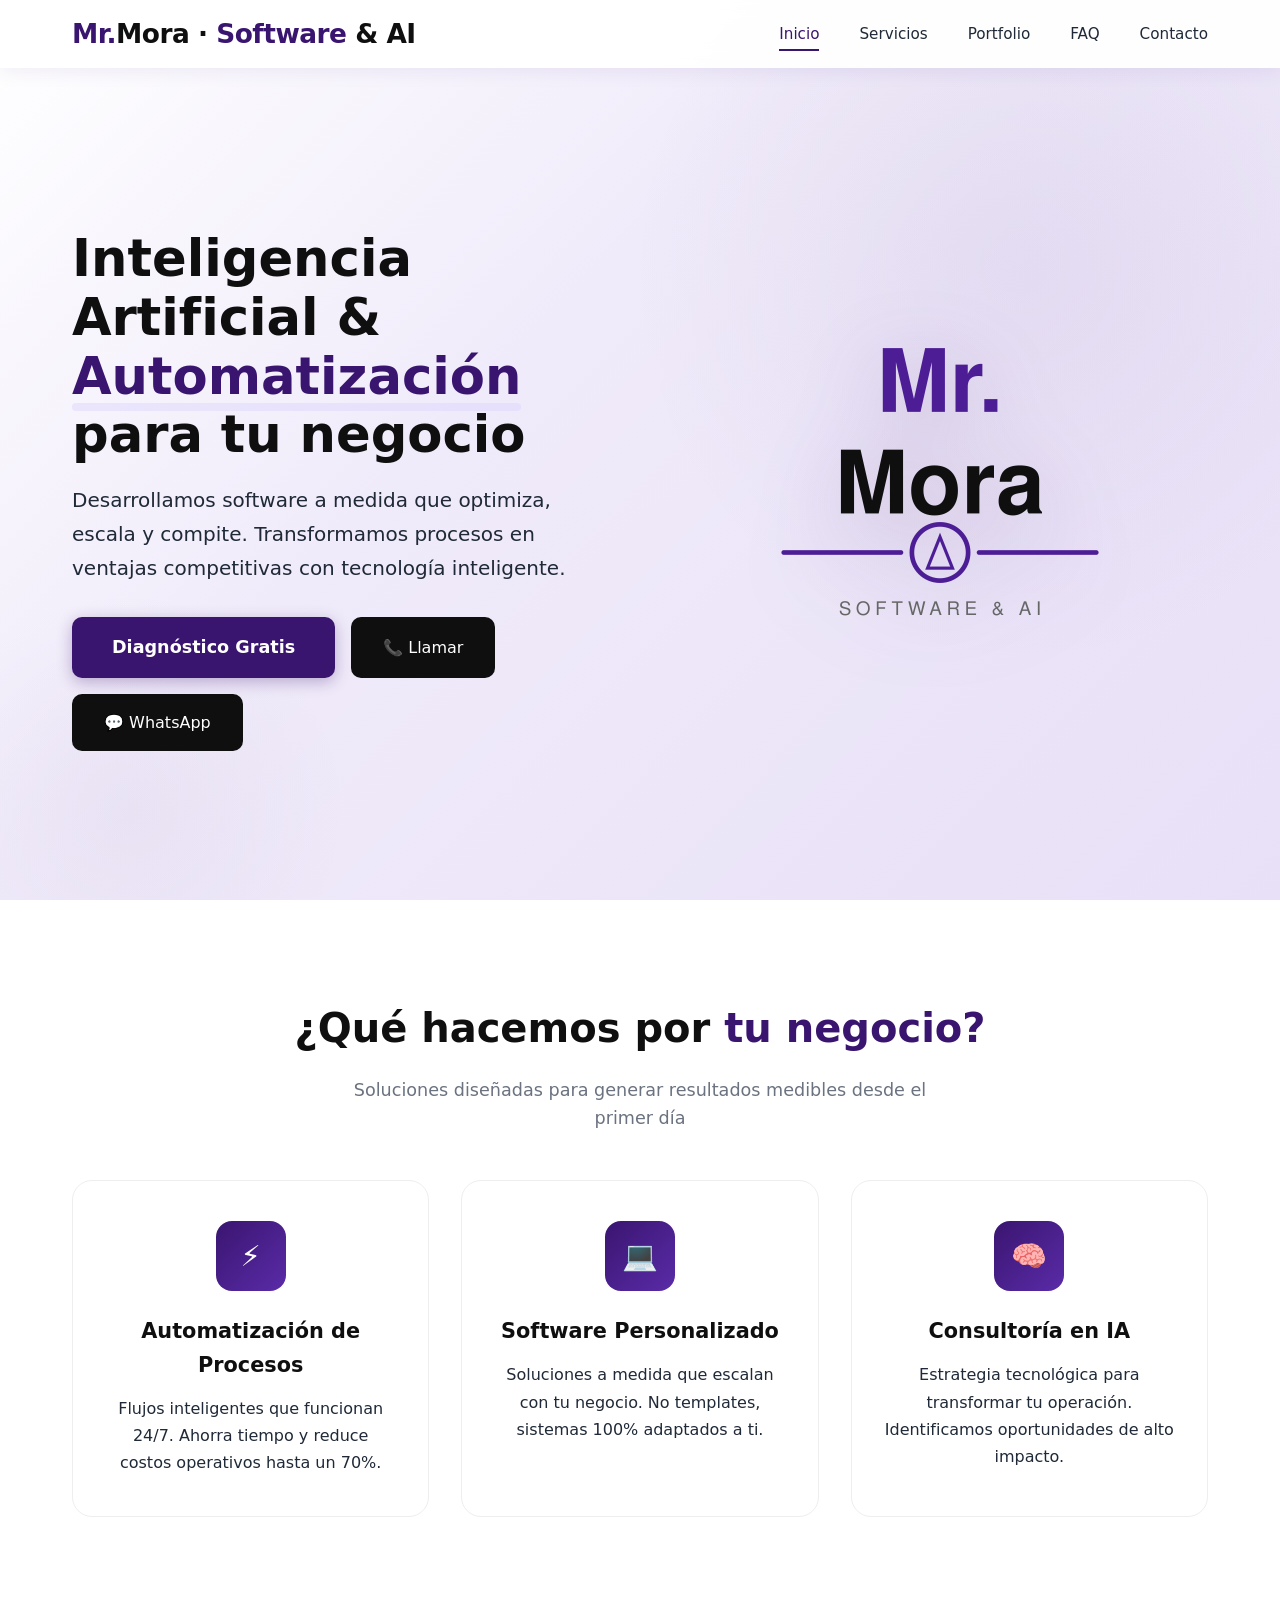
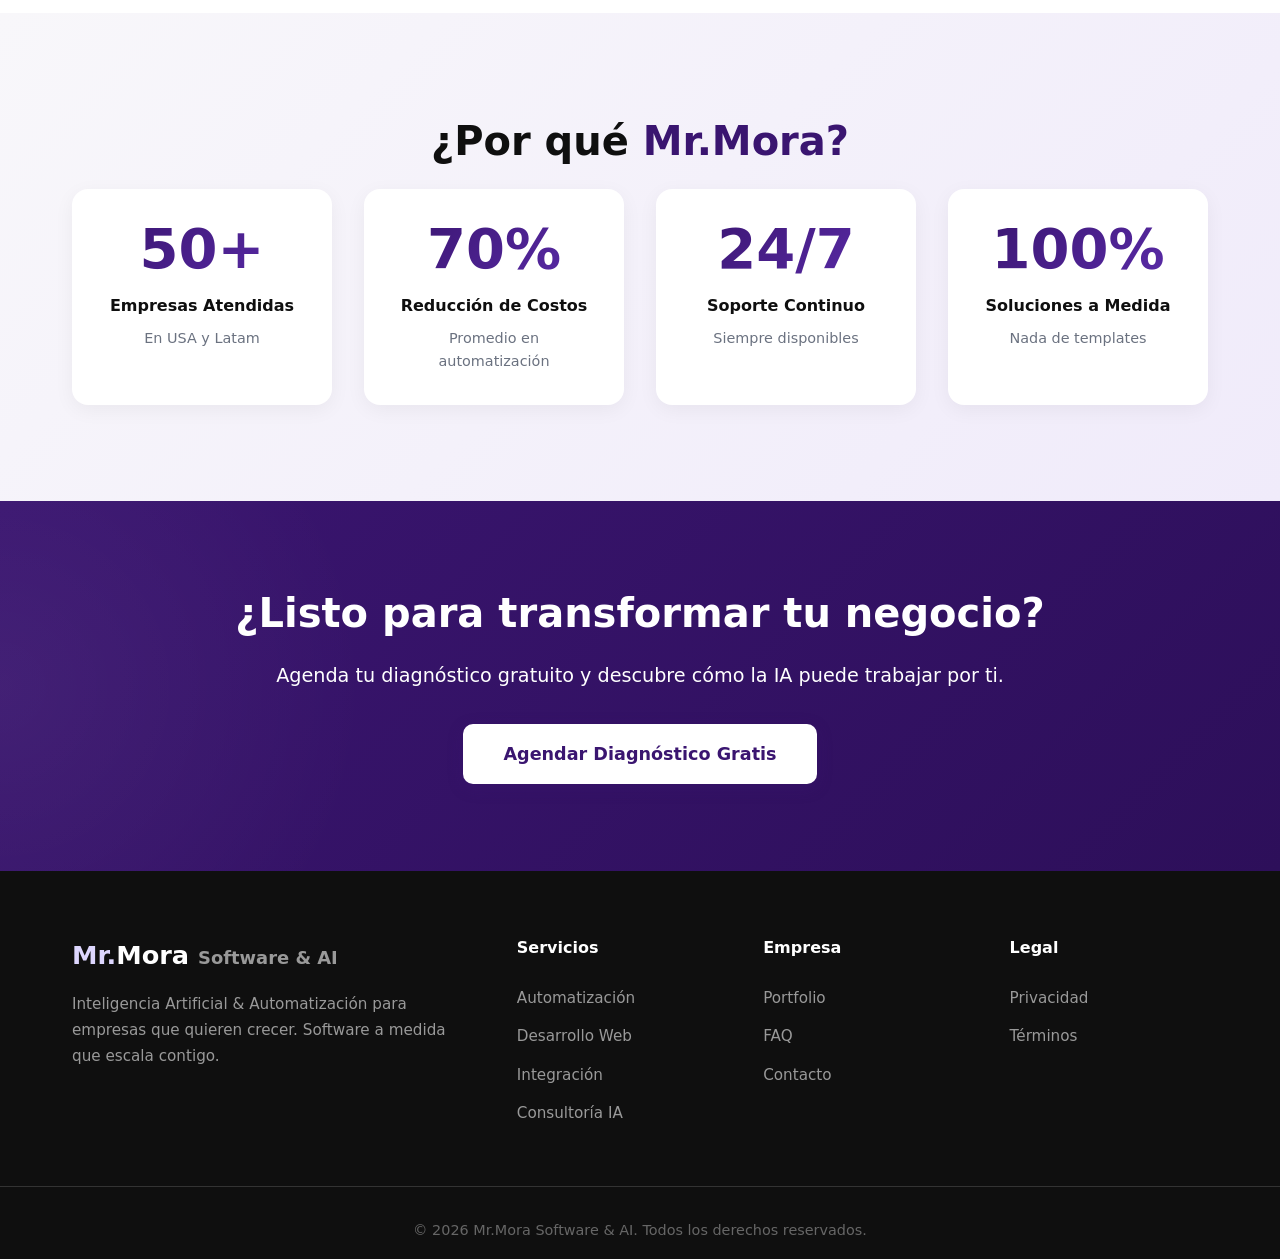
==== commit bc95bc0d: "Mejorar marca del encabezado" ====
--- a/index.html
+++ b/index.html
@@ -30,7 +30,7 @@
     <nav>
         <div class="nav-container">
             <a href="#" class="logo-nav" onclick="showPage('home')">
-                <span class="logo-text"><span class="mr">Mr.</span>Mora I Software &amp; AI</span>
+                <span class="logo-text"><span class="mr">Mr.</span>Mora &middot; <span class="software">Software</span> &amp; AI</span>
             </a>
             <ul class="nav-links" id="navLinks">
                 <li><a href="#" onclick="showPage('home')" class="active">Inicio</a></li>
--- a/css/styles.css
+++ b/css/styles.css
@@ -149,6 +149,7 @@
 }
 
 .logo-text .mr { color: var(--morado); }
+.logo-text .software { color: var(--morado); }
 
 .nav-links {
     display: flex;
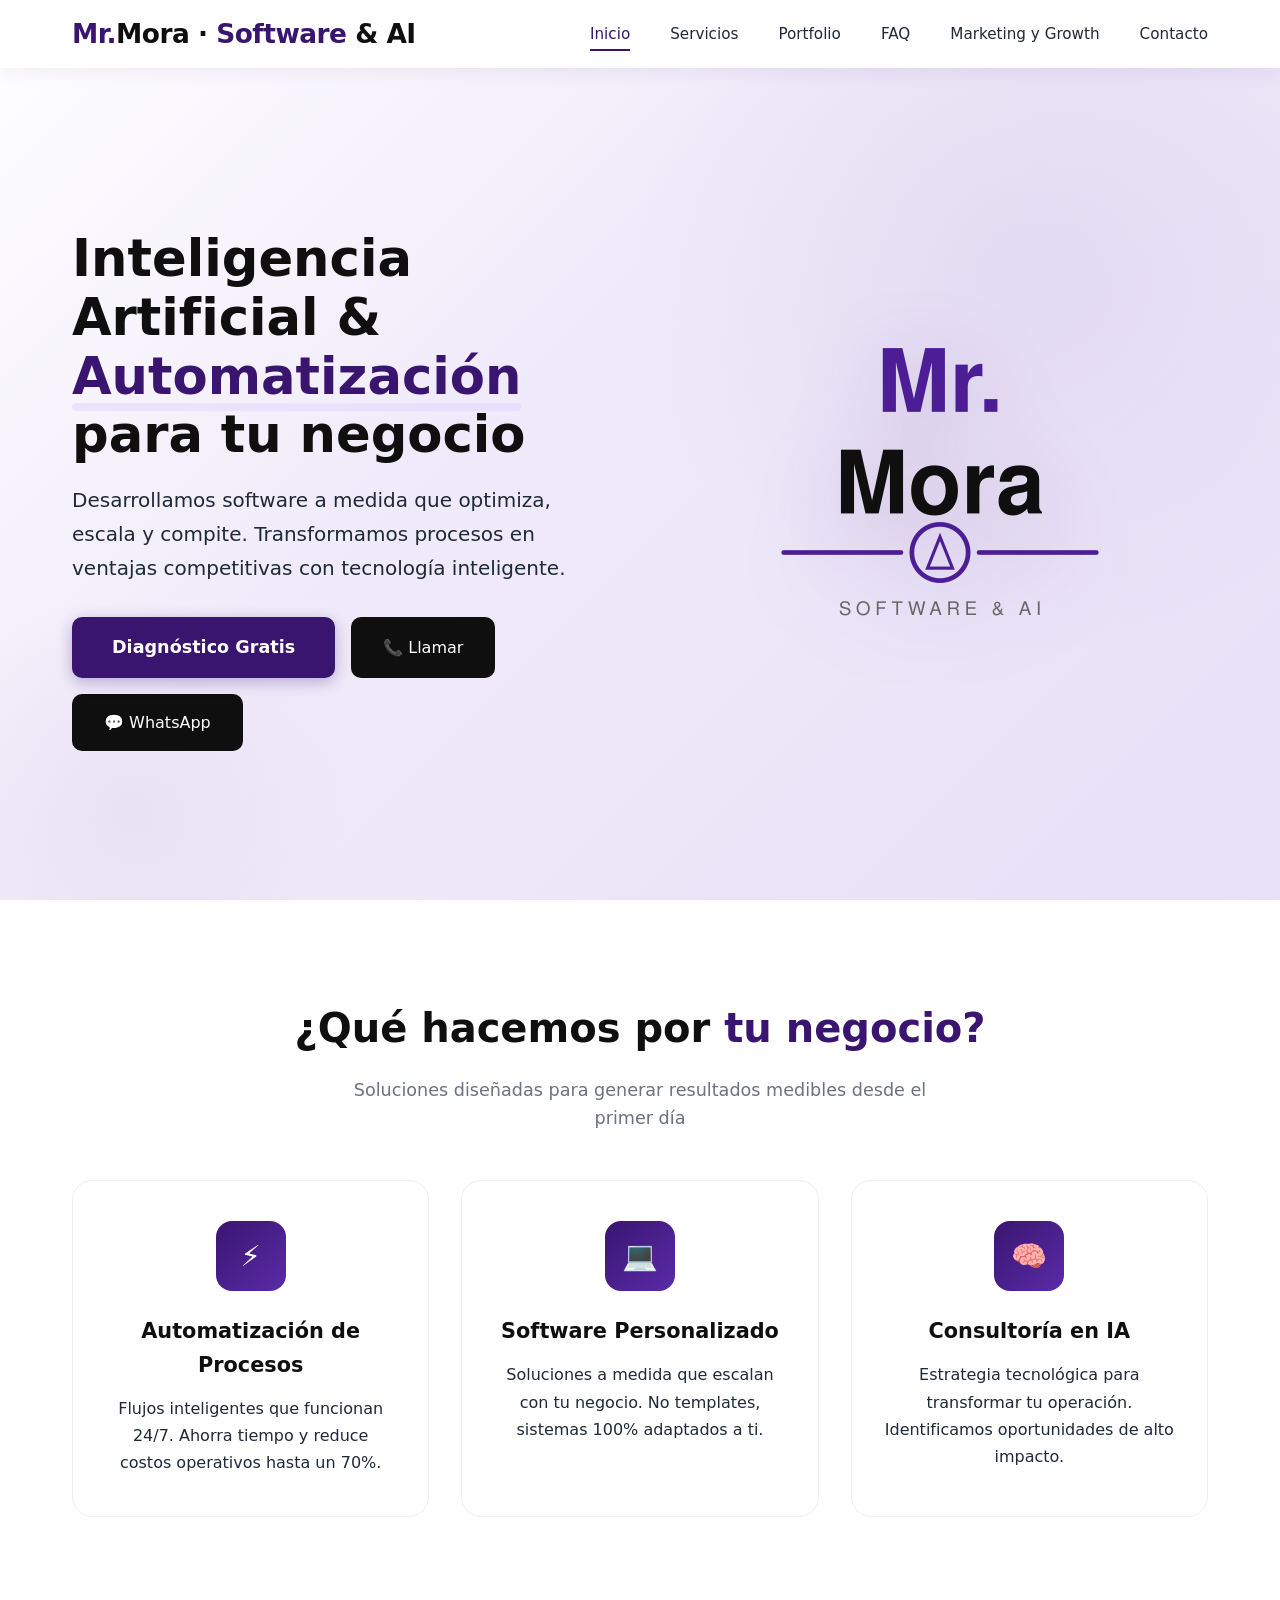
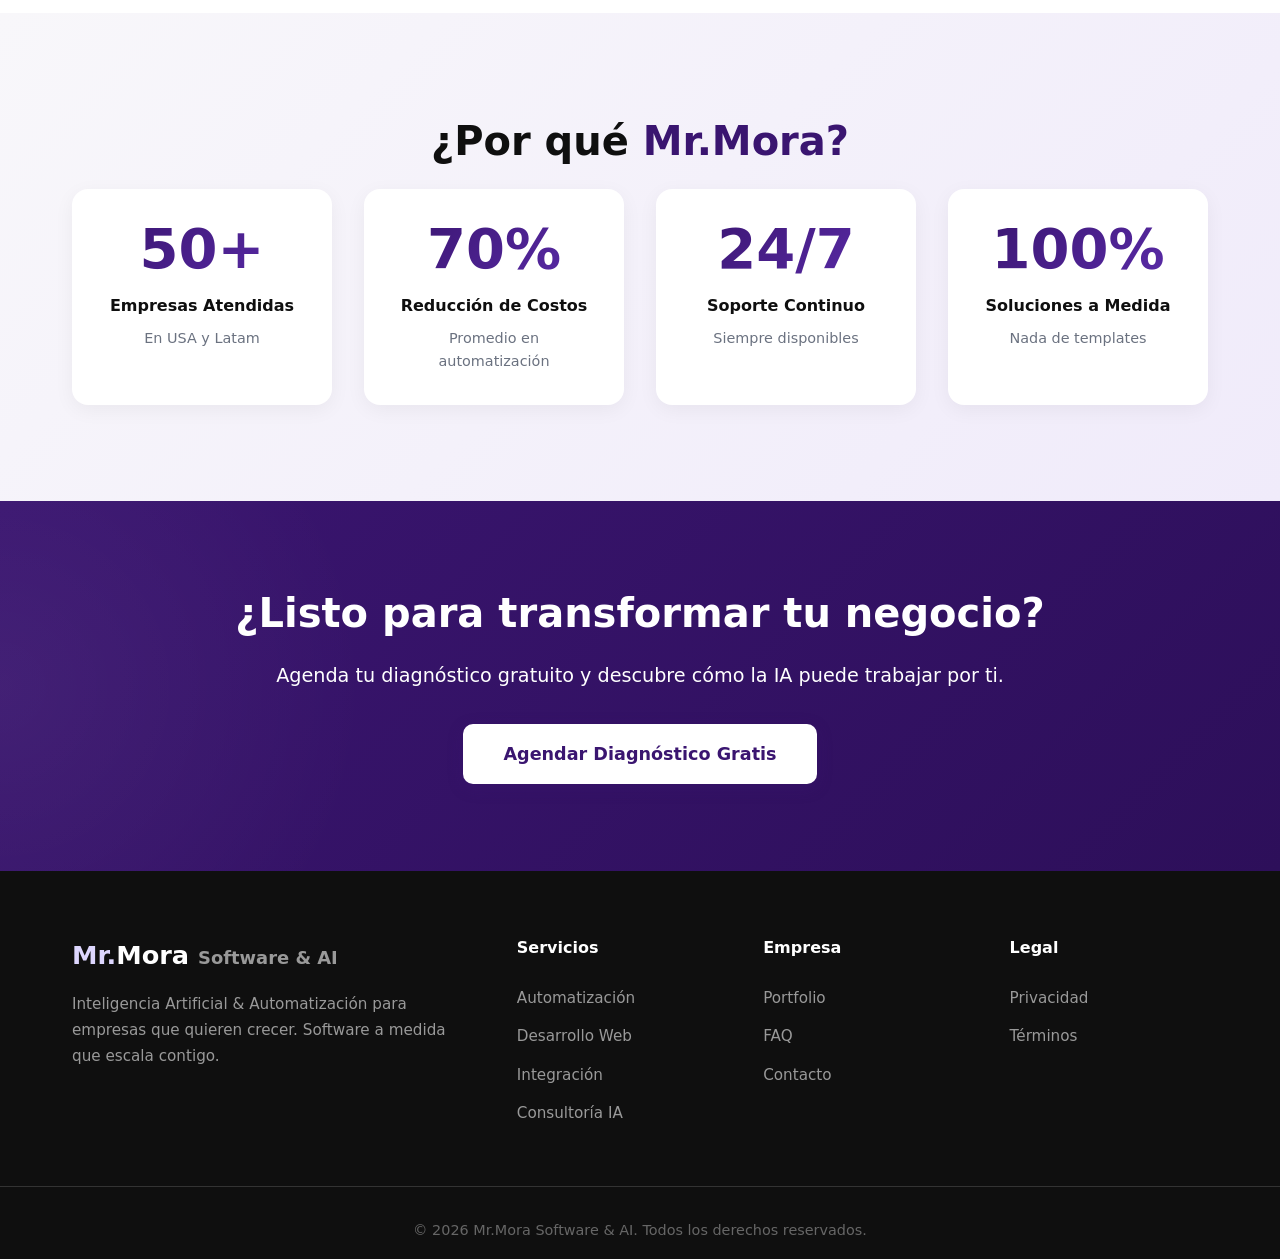
==== commit 167a7670: "Añadir sección de Marketing y Growth" ====
--- a/index.html
+++ b/index.html
@@ -37,6 +37,7 @@
                 <li><a href="#" onclick="showPage('servicios')">Servicios</a></li>
                 <li><a href="#" onclick="showPage('portfolio')">Portfolio</a></li>
                 <li><a href="#" onclick="showPage('faq')">FAQ</a></li>
+                <li><a href="#growth" onclick="showPage('growth')">Marketing y Growth</a></li>
                 <li><a href="#" onclick="showPage('contacto')">Contacto</a></li>
             </ul>
             <div class="mobile-menu" onclick="toggleMenu()">
@@ -542,6 +543,119 @@
         </section>
     </div>
 
+    <!-- ==================== MARKETING Y GROWTH PAGE ==================== -->
+    <div id="growth" class="page-section">
+        <section class="hero growth-hero">
+            <div class="hero-container">
+                <div class="hero-content">
+                    <p class="growth-eyebrow">Marketing y crecimiento para pequeñas empresas</p>
+                    <h1>Tus próximos 50 clientes ya te están buscando. Nosotros hacemos que te encuentren a ti.</h1>
+                    <p>Construimos por ti un sistema completo de atracción de clientes (anuncios, SEO local y automatizaciones con IA) que llena tu agenda mientras tú te dedicas a dirigir tu negocio. Una sola membresía mensual. Sin contratos de permanencia.</p>
+                    <div class="hero-buttons">
+                        <a href="#agenda-growth" class="btn-primary">Quiero mi plan de crecimiento gratis →</a>
+                        <a href="#servicios-growth" class="btn-secondary">Ver cómo funciona</a>
+                    </div>
+                    <p class="growth-microcopy">✓ Sin contratos de permanencia &nbsp; ✓ Listo en 7 días &nbsp; ✓ Cancela cuando quieras</p>
+                </div>
+            </div>
+        </section>
+
+        <section id="servicios-growth" class="servicios growth-services">
+            <div class="section-container">
+                <h2 class="section-title">Todo lo que necesitas para convertir desconocidos en clientes que pagan</h2>
+                <p class="section-subtitle">Un sistema completo que atrae, responde, da seguimiento y cierra. Todo funcionando en piloto automático.</p>
+                <div class="servicios-grid growth-services-grid">
+                    <article class="servicio-card scroll-reveal">
+                        <div class="icon" aria-hidden="true">📍</div>
+                        <h3>SEO Local y Google Business Profile</h3>
+                        <p class="growth-highlight">Aparece cuando tus clientes buscan "cerca de mí".</p>
+                        <p>Optimizamos tu perfil de Google, mejoramos tu posicionamiento local, publicamos contenido cada semana y cuidamos tu presencia en directorios para que te encuentren primero.</p>
+                    </article>
+                    <article class="servicio-card scroll-reveal">
+                        <div class="icon" aria-hidden="true">🎯</div>
+                        <h3>Anuncios que sí traen clientes</h3>
+                        <p class="growth-highlight">Deja de gastar en publicidad que no te trae contactos.</p>
+                        <p>Creamos y optimizamos campañas en Google y Meta, probamos distintos mensajes y creatividades, y te mostramos reportes claros de cuánto te cuesta cada cliente.</p>
+                    </article>
+                    <article class="servicio-card scroll-reveal">
+                        <div class="icon" aria-hidden="true">⚡</div>
+                        <h3>Respuesta a leads en menos de 60 segundos (con IA)</h3>
+                        <p class="growth-highlight">El primero que responde se queda con el cliente.</p>
+                        <p>Cada persona que te escribe recibe respuesta inmediata por SMS, WhatsApp, email o chat, las 24 horas, los 7 días de la semana, aunque estés ocupado o durmiendo.</p>
+                    </article>
+                    <article class="servicio-card scroll-reveal">
+                        <div class="icon" aria-hidden="true">📞</div>
+                        <h3>Rescate de llamadas perdidas</h3>
+                        <p class="growth-highlight">Que ninguna llamada perdida se convierta en un cliente perdido.</p>
+                        <p>Si no puedes contestar, el sistema le envía al instante un mensaje al cliente y retoma la conversación para llevarlo a una cita o a una cotización.</p>
+                    </article>
+                    <article class="servicio-card scroll-reveal">
+                        <div class="icon" aria-hidden="true">🔁</div>
+                        <h3>Seguimiento automático de clientes</h3>
+                        <p class="growth-highlight">La mayoría de las ventas se cierran después de varios contactos. Nosotros hacemos ese seguimiento por ti.</p>
+                        <p>Secuencias automáticas de SMS y email que reactivan contactos que no respondieron y clientes antiguos, sin que tengas que acordarte de escribirles.</p>
+                    </article>
+                    <article class="servicio-card scroll-reveal">
+                        <div class="icon" aria-hidden="true">⭐</div>
+                        <h3>Motor de reseñas y reputación</h3>
+                        <p class="growth-highlight">Más reseñas de 5 estrellas, en automático.</p>
+                        <p>Pedimos la reseña al cliente después de cada servicio y te alertamos al instante si llega una opinión negativa para que puedas responder a tiempo.</p>
+                    </article>
+                    <article class="servicio-card scroll-reveal">
+                        <div class="icon" aria-hidden="true">📅</div>
+                        <h3>Agenda en línea y panel de control</h3>
+                        <p class="growth-highlight">Del primer contacto a la cita agendada, sin mover un dedo.</p>
+                        <p>Tus clientes reservan solos, reciben recordatorios que reducen las ausencias, y tú ves en un solo panel cada contacto y de dónde viene.</p>
+                    </article>
+                </div>
+                <div class="growth-services-cta">
+                    <p>Todo esto, integrado en un solo sistema y en una única membresía mensual, adaptada a las necesidades de tu negocio.</p>
+                    <a href="#agenda-growth" class="btn-primary">Quiero saber qué necesita mi negocio →</a>
+                </div>
+            </div>
+        </section>
+
+        <section id="agenda-growth" class="contacto growth-contact">
+            <div class="section-container">
+                <div class="growth-contact-grid">
+                    <div class="growth-contact-copy">
+                        <h2 class="section-title">Cada día sin un sistema es un día en que tu competencia se queda con tus clientes.</h2>
+                        <p>Agenda una llamada estratégica gratuita de 20 minutos. Revisamos tu presencia online, te mostramos exactamente dónde estás perdiendo clientes y te entregamos un plan claro para corregirlo. El plan es tuyo, aunque nunca lleguemos a trabajar juntos.</p>
+                    </div>
+                    <div class="contacto-form">
+                        <form id="growth-form" novalidate>
+                            <div class="form-group">
+                                <label for="growth-name">Nombre</label>
+                                <input id="growth-name" name="name" type="text" autocomplete="name" required aria-describedby="growth-name-error">
+                                <span class="growth-field-error" id="growth-name-error"></span>
+                            </div>
+                            <div class="form-group">
+                                <label for="growth-email">Email</label>
+                                <input id="growth-email" name="email" type="email" autocomplete="email" required aria-describedby="growth-email-error">
+                                <span class="growth-field-error" id="growth-email-error"></span>
+                            </div>
+                            <div class="form-group">
+                                <label for="growth-phone">Teléfono</label>
+                                <input id="growth-phone" name="phone" type="tel" autocomplete="tel" required aria-describedby="growth-phone-error">
+                                <span class="growth-field-error" id="growth-phone-error"></span>
+                            </div>
+                            <div class="form-group">
+                                <label for="growth-business">Tipo de negocio</label>
+                                <input id="growth-business" name="businessType" type="text" required aria-describedby="growth-business-error">
+                                <span class="growth-field-error" id="growth-business-error"></span>
+                            </div>
+                            <button type="submit" class="btn-primary growth-submit">Quiero mi auditoría de crecimiento gratis →</button>
+                            <p class="growth-microcopy">✓ Gratis &nbsp; ✓ Sin presión &nbsp; ✓ Plan de acción concreto en 20 minutos</p>
+                            <p class="growth-privacy">Tus datos solo se usan para contactarte sobre tu auditoría. No enviamos spam.</p>
+                            <p id="growth-form-message" class="growth-form-message" role="status" aria-live="polite"></p>
+                        </form>
+                    </div>
+                </div>
+                <p id="growth-availability" class="growth-availability" hidden></p>
+            </div>
+        </section>
+    </div>
+
     <!-- ==================== FOOTER ==================== -->
     <!-- EDIT TEXT: Change footer links and texts -->
     <footer>
--- a/css/styles.css
+++ b/css/styles.css
@@ -1046,6 +1046,130 @@
 /* ===== PAGE SECTIONS ===== */
 .page-section { display: none; }
 .page-section.active { display: block; }
+
+/* ===== MARKETING Y GROWTH ===== */
+.growth-hero .hero-container {
+    grid-template-columns: minmax(0, 1fr);
+}
+
+.growth-hero .hero-content {
+    max-width: 900px;
+}
+
+.growth-eyebrow {
+    color: var(--morado);
+    font-weight: 600;
+    margin-bottom: 0.75rem;
+}
+
+.growth-hero .hero-content h1 {
+    max-width: 850px;
+}
+
+.growth-hero .hero-content > p:not(.growth-eyebrow) {
+    max-width: 800px;
+}
+
+.growth-microcopy {
+    color: var(--gris);
+    font-size: 0.95rem;
+    margin-top: 1.25rem;
+}
+
+.growth-services-grid .servicio-card {
+    height: 100%;
+}
+
+.growth-highlight {
+    color: var(--morado) !important;
+    font-weight: 600;
+}
+
+.growth-services-cta {
+    max-width: 780px;
+    margin: 3rem auto 0;
+    text-align: center;
+}
+
+.growth-services-cta p {
+    color: var(--gris);
+    font-size: 1.1rem;
+    margin-bottom: 1.5rem;
+}
+
+.growth-contact-grid {
+    display: grid;
+    grid-template-columns: 1fr 1fr;
+    gap: 4rem;
+    align-items: start;
+}
+
+.growth-contact-copy .section-title {
+    text-align: left;
+}
+
+.growth-contact-copy > p {
+    color: var(--gris);
+    font-size: 1.1rem;
+}
+
+.growth-contact .contacto-form {
+    min-width: 0;
+}
+
+.growth-contact input[aria-invalid="true"] {
+    border-color: var(--morado);
+}
+
+.growth-field-error,
+.growth-form-message {
+    display: block;
+    color: var(--morado);
+    font-size: 0.9rem;
+    margin-top: 0.35rem;
+}
+
+.growth-form-message:empty {
+    display: none;
+}
+
+.growth-submit {
+    width: 100%;
+}
+
+.growth-privacy {
+    color: var(--gris-medio);
+    font-size: 0.85rem;
+    margin-top: 1rem;
+    text-align: center;
+}
+
+.growth-availability {
+    color: var(--gris);
+    margin-top: 1.5rem;
+    text-align: center;
+}
+
+#growth :focus-visible {
+    outline: 3px solid var(--morado);
+    outline-offset: 3px;
+}
+
+#servicios-growth,
+#agenda-growth {
+    scroll-margin-top: 6rem;
+}
+
+@media (prefers-reduced-motion: reduce) {
+    #growth *,
+    #growth *::before,
+    #growth *::after {
+        animation-duration: 0.01ms !important;
+        animation-iteration-count: 1 !important;
+        scroll-behavior: auto !important;
+        transition-duration: 0.01ms !important;
+    }
+}
 
 /* ===== RESPONSIVE ===== */
 @media (max-width: 768px) {
@@ -1076,13 +1200,15 @@
 
     .beneficios-grid, .portfolio-grid { grid-template-columns: 1fr; }
     .porque-grid { grid-template-columns: repeat(2, 1fr); }
-    .servicios-grid, .contacto-grid { grid-template-columns: 1fr; }
+    .servicios-grid, .contacto-grid, .growth-contact-grid { grid-template-columns: 1fr; }
     .footer-container { grid-template-columns: 1fr; text-align: center; }
 
     .cta-banner h2 { font-size: 1.8rem; }
     .section-title { font-size: 2rem; }
     .hero-buttons { justify-content: center; }
     .hero-small-content h1 { font-size: 2rem; }
+    .growth-contact-copy .section-title { text-align: center; }
+    .growth-hero .hero-content h1 { font-size: 2.2rem; }
 }
 
 @media (max-width: 480px) {
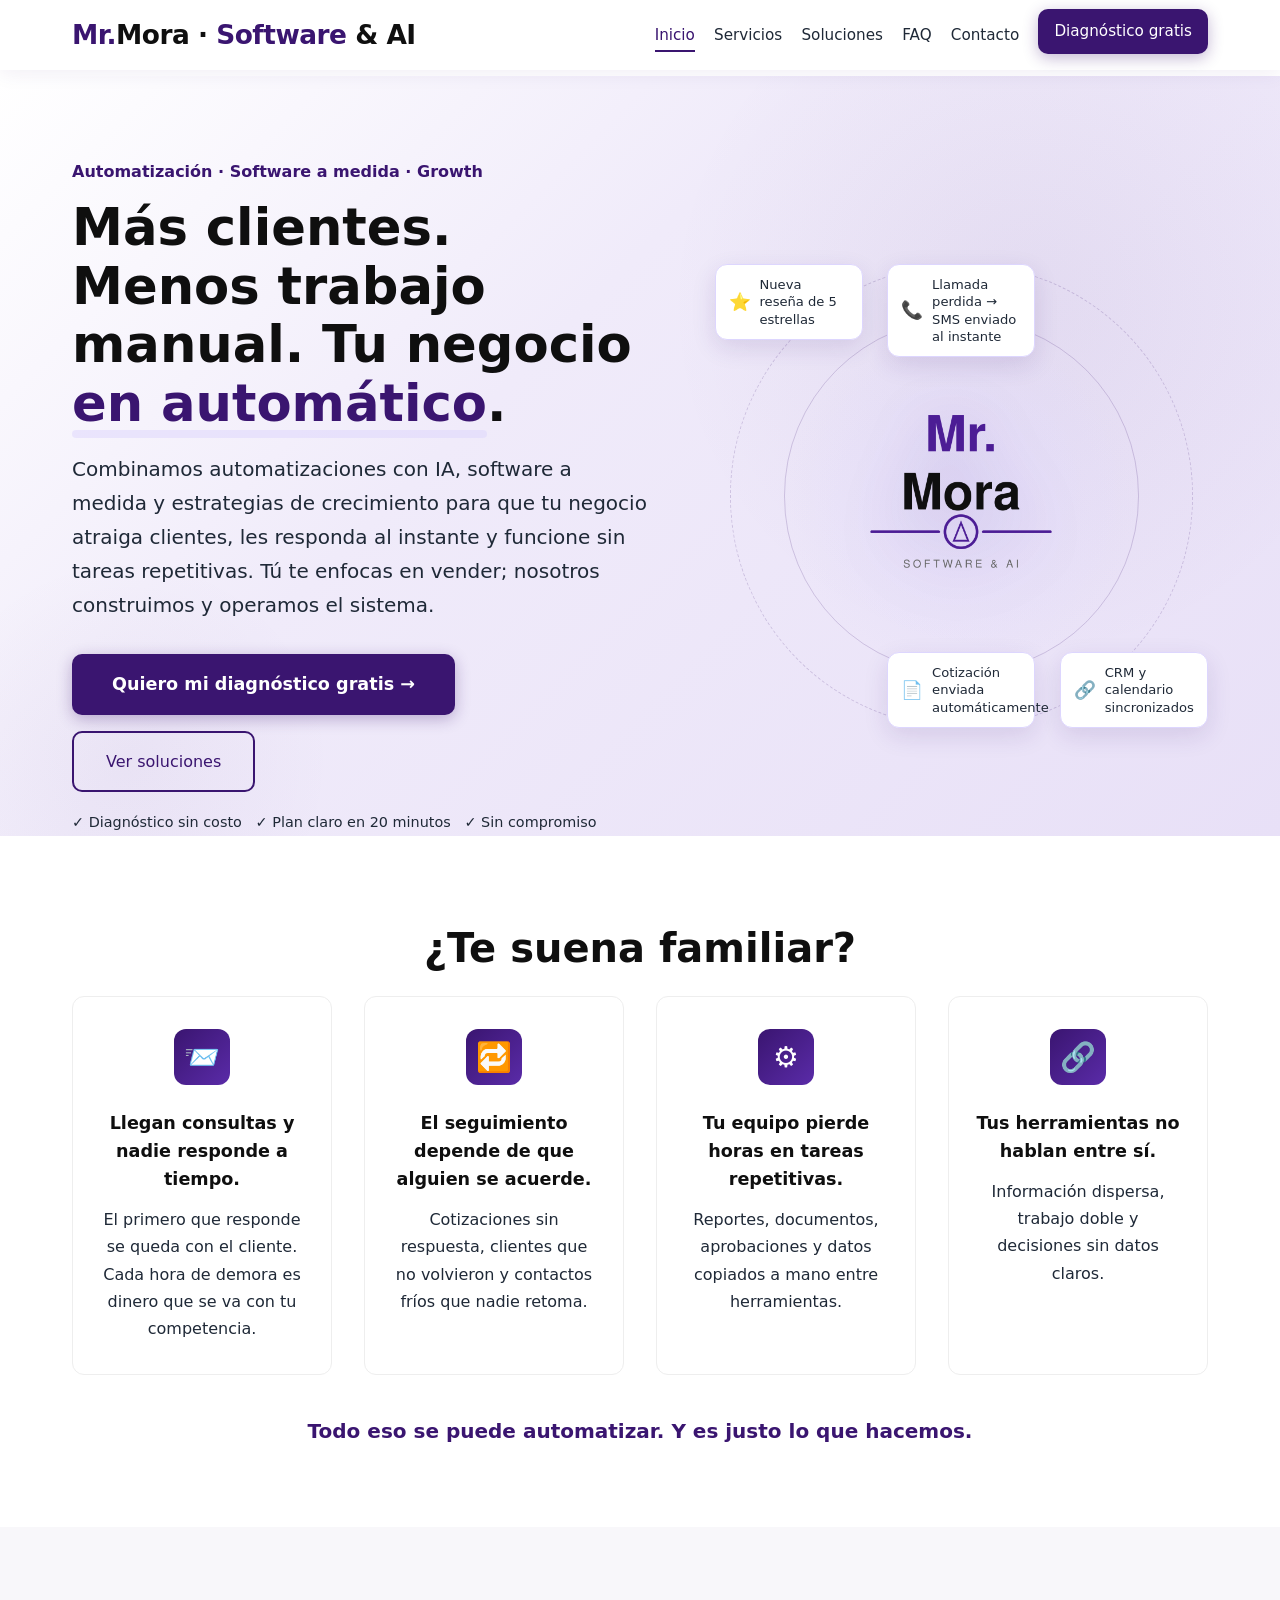
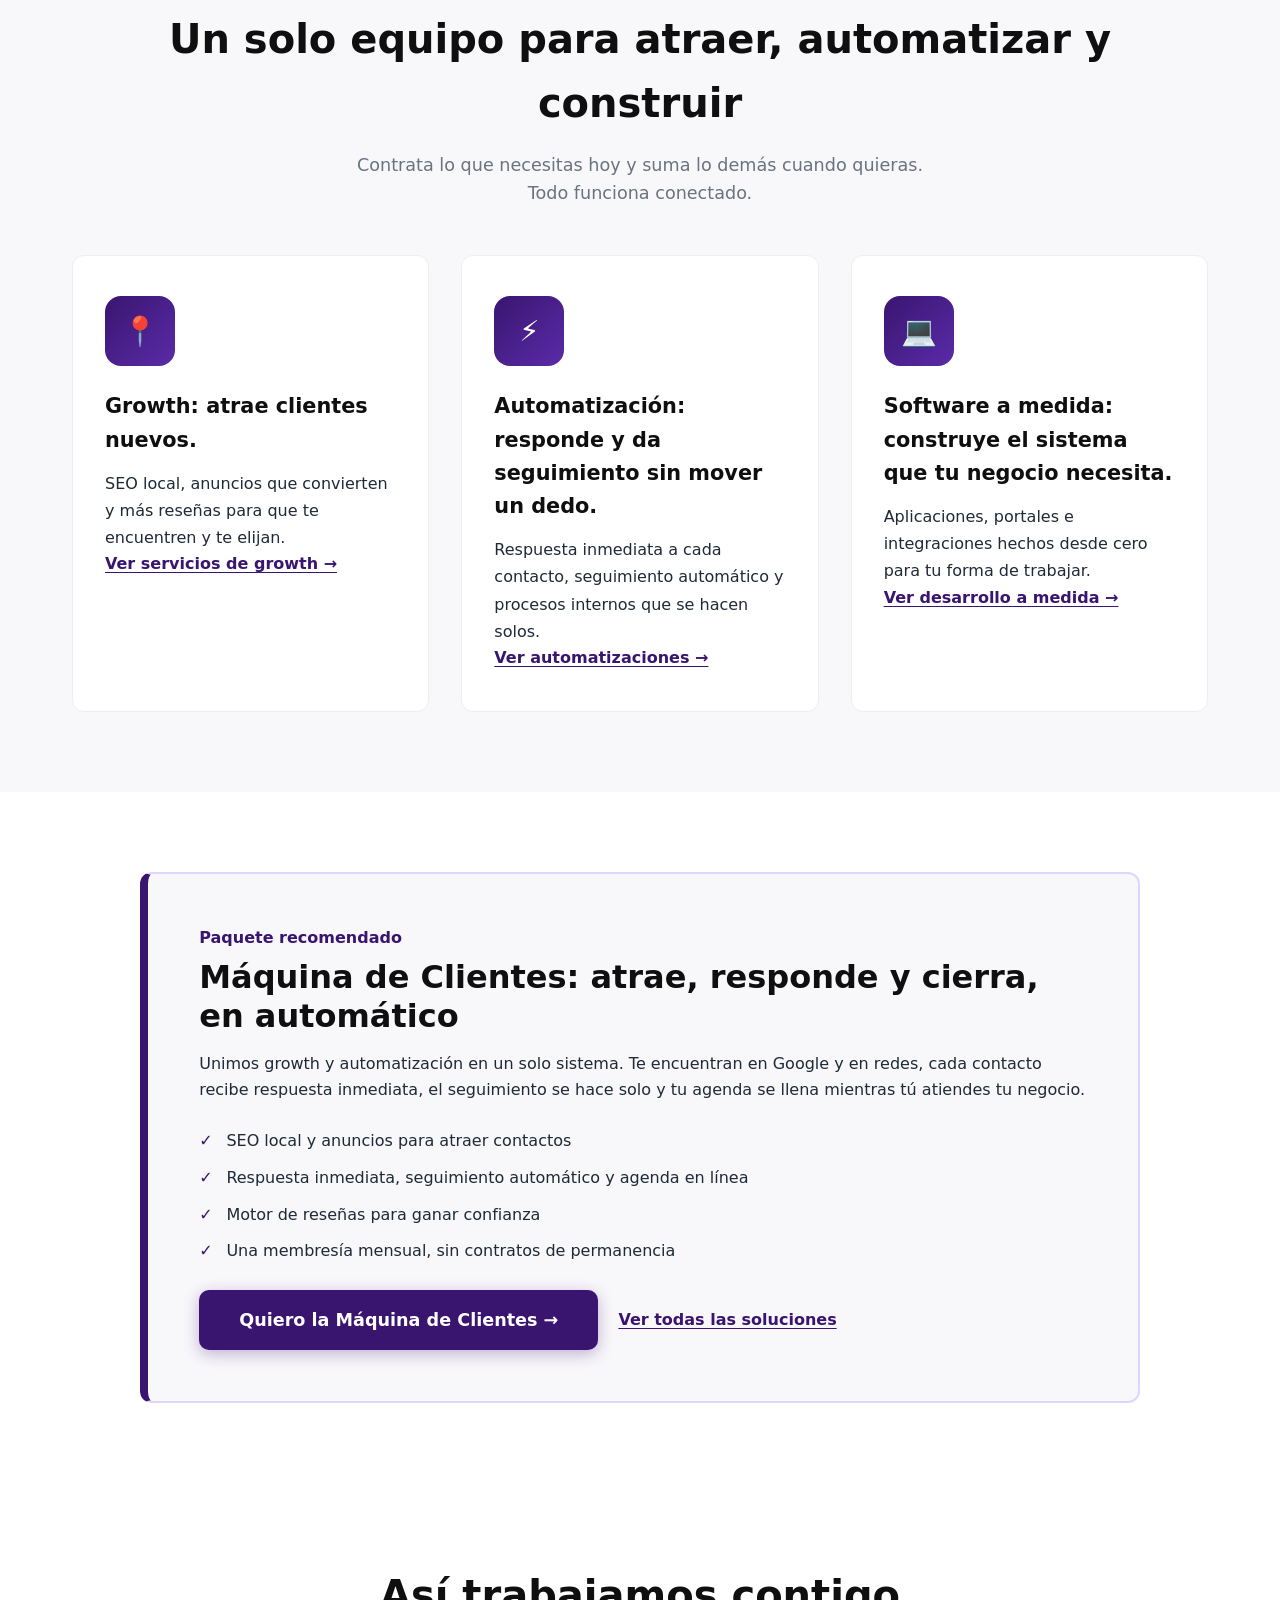
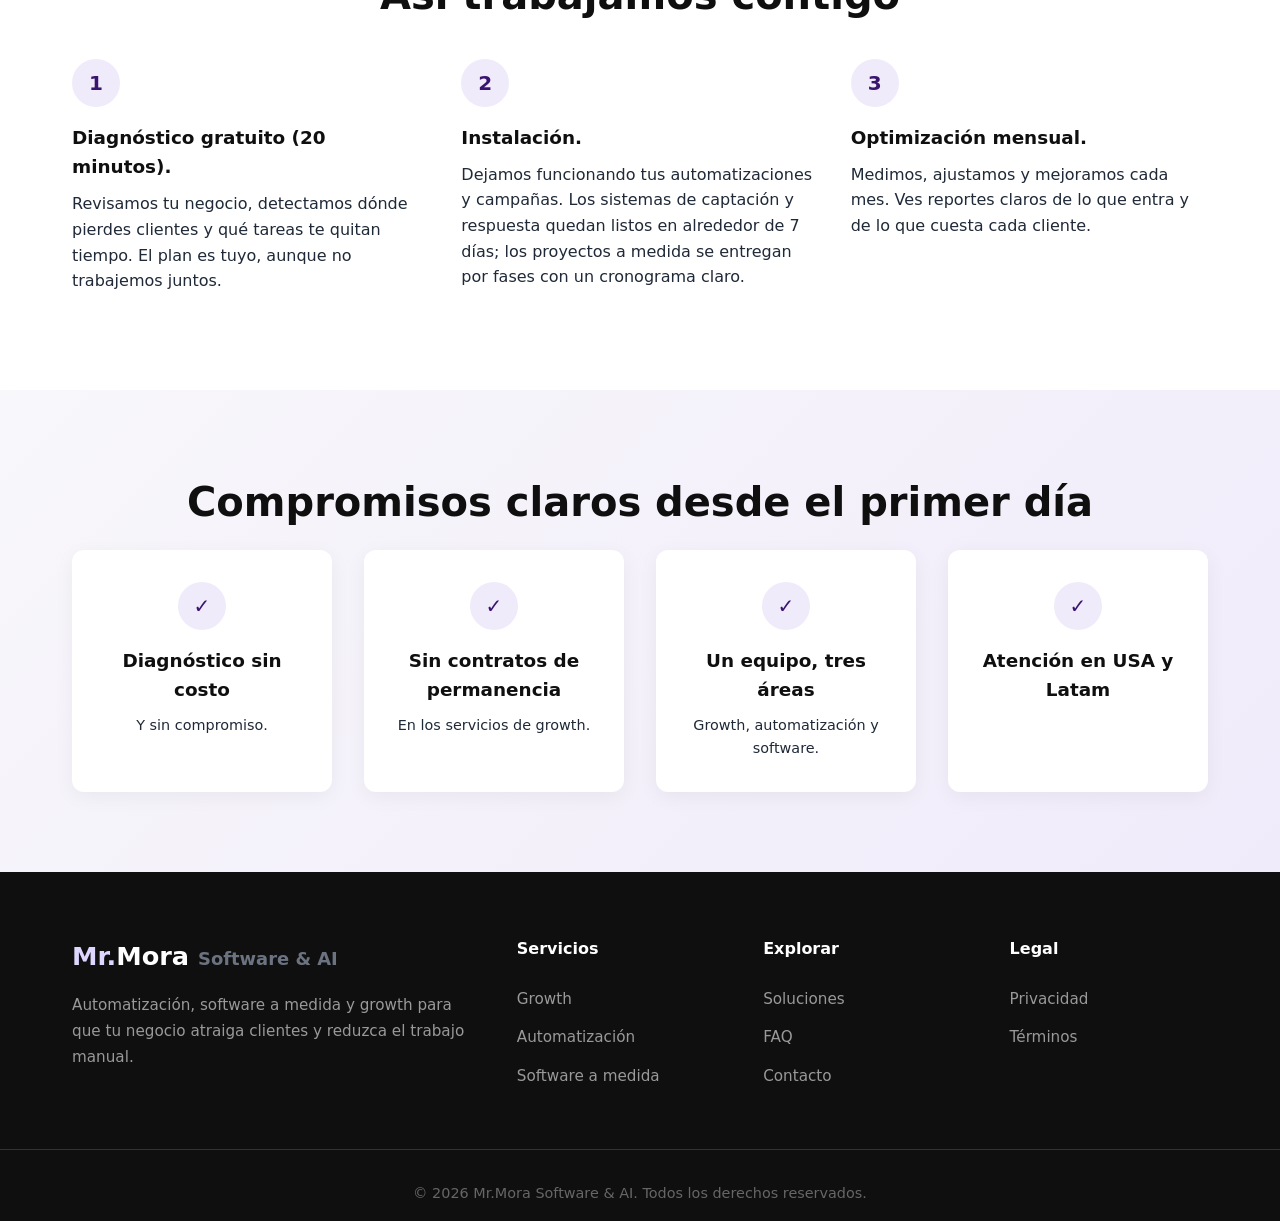
==== commit ffa50657: "Reestructurar sitio y ampliar soluciones" ====
--- a/index.html
+++ b/index.html
@@ -1,700 +1,306 @@
-<!-- 
-    Mr.Mora Software & AI - Website
-    =================================
-    Estructura de archivos:
-    ├── index.html
-    ├── css/
-    │   └── styles.css
-    ├── js/
-    │   └── main.js
-    └── assets/
-        └── images/
-            └── mr_mora_logo_instagram.png (opcional)
-
-    Para editar textos: Busca los comentarios "EDIT TEXT" en el código.
--->
 <!DOCTYPE html>
 <html lang="es">
 <head>
     <meta charset="UTF-8">
     <meta name="viewport" content="width=device-width, initial-scale=1.0">
-    <title>Mr.Mora Software & AI | Inteligencia Artificial & Automatización</title>
-    <meta name="description" content="Agencia de IA y desarrollo de software a medida para empresas en USA. Automatización, consultoría y soluciones inteligentes.">
-
-    <!-- Hoja de estilos principal -->
+    <title>Mr.Mora Software &amp; AI | Automatización, software a medida y growth para tu negocio</title>
+    <meta name="description" content="Más clientes y menos trabajo manual: automatizaciones con IA, software a medida y estrategias de growth para pequeñas empresas en USA. Diagnóstico gratis.">
+    <!-- TODO (dueño): confirmar dominio propio y configurar correo con ese dominio. -->
     <link rel="stylesheet" href="css/styles.css">
 </head>
 <body>
-
-    <!-- ==================== NAVIGATION ==================== -->
-    <nav>
+    <nav aria-label="Navegación principal">
         <div class="nav-container">
-            <a href="#" class="logo-nav" onclick="showPage('home')">
+            <a href="#inicio" class="logo-nav" aria-label="Mr.Mora Software & AI, Inicio">
                 <span class="logo-text"><span class="mr">Mr.</span>Mora &middot; <span class="software">Software</span> &amp; AI</span>
             </a>
             <ul class="nav-links" id="navLinks">
-                <li><a href="#" onclick="showPage('home')" class="active">Inicio</a></li>
-                <li><a href="#" onclick="showPage('servicios')">Servicios</a></li>
-                <li><a href="#" onclick="showPage('portfolio')">Portfolio</a></li>
-                <li><a href="#" onclick="showPage('faq')">FAQ</a></li>
-                <li><a href="#growth" onclick="showPage('growth')">Marketing y Growth</a></li>
-                <li><a href="#" onclick="showPage('contacto')">Contacto</a></li>
+                <li><a href="#inicio" class="active">Inicio</a></li>
+                <li><a href="#servicios">Servicios</a></li>
+                <li><a href="#soluciones">Soluciones</a></li>
+                <li><a href="#faq">FAQ</a></li>
+                <li><a href="#contacto">Contacto</a></li>
+                <li><a href="#contacto" class="nav-cta btn-primary">Diagnóstico gratis</a></li>
             </ul>
-            <div class="mobile-menu" onclick="toggleMenu()">
-                <span></span>
-                <span></span>
-                <span></span>
-            </div>
+            <button class="mobile-menu" id="mobileMenu" type="button" aria-label="Abrir menú" aria-controls="navLinks" aria-expanded="false">
+                <span></span><span></span><span></span>
+            </button>
         </div>
     </nav>
 
-    <!-- ==================== HOME PAGE ==================== -->
-    <div id="home" class="page-section active">
-
-        <!-- ===== HERO ===== -->
-        <!-- EDIT TEXT: Change headline, subtitle, and CTA buttons below -->
-        <section class="hero">
-            <div class="hero-container">
-                <div class="hero-content">
-                    <h1 class="anim-fadeInUp">
-                        Inteligencia Artificial & <span>Automatización</span> para tu negocio
-                    </h1>
-                    <p class="anim-fadeInUp delay-2">
-                        Desarrollamos software a medida que optimiza, escala y compite. 
-                        Transformamos procesos en ventajas competitivas con tecnología inteligente.
-                    </p>
-                    <div class="hero-buttons anim-fadeInUp delay-3">
-                        <a href="#" onclick="showPage('contacto')" class="btn-primary">
-                            Diagnóstico Gratis
-                        </a>
-                        <a href="tel:+15550000000" class="btn-secondary">
-                            📞 Llamar
-                        </a>
-                        <a href="https://wa.me/15550000000" class="btn-secondary">
-                            💬 WhatsApp
-                        </a>
-                    </div>
-                </div>
-                <div class="hero-graphic">
-                    <!-- Hero Logo -->
-                    <div class="hero-logo-container anim-float">
-                        <img src="assets/images/mr_mora_logo_instagram.png" 
-                             alt="Mr.Mora Software & AI Logo" 
-                             class="hero-logo-img"
-                                onerror="this.style.display='none'">
-                    </div>
-                </div>
-            </div>
-        </section>
-
-        <!-- ===== BENEFICIOS ===== -->
-        <!-- EDIT TEXT: Change titles and descriptions of each benefit card -->
-        <section class="beneficios">
-            <div class="section-container">
-                <h2 class="section-title scroll-reveal">
-                    ¿Qué hacemos por <span>tu negocio?</span>
-                </h2>
-                <p class="section-subtitle scroll-reveal">
-                    Soluciones diseñadas para generar resultados medibles desde el primer día
-                </p>
-                <div class="beneficios-grid">
-                    <!-- Benefit 1 -->
-                    <div class="beneficio-card scroll-reveal">
-                        <div class="beneficio-icon">⚡</div>
-                        <h3>Automatización de Procesos</h3>
-                        <p>Flujos inteligentes que funcionan 24/7. Ahorra tiempo y reduce costos operativos hasta un 70%.</p>
-                    </div>
-                    <!-- Benefit 2 -->
-                    <div class="beneficio-card scroll-reveal">
-                        <div class="beneficio-icon">💻</div>
-                        <h3>Software Personalizado</h3>
-                        <p>Soluciones a medida que escalan con tu negocio. No templates, sistemas 100% adaptados a ti.</p>
-                    </div>
-                    <!-- Benefit 3 -->
-                    <div class="beneficio-card scroll-reveal">
-                        <div class="beneficio-icon">🧠</div>
-                        <h3>Consultoría en IA</h3>
-                        <p>Estrategia tecnológica para transformar tu operación. Identificamos oportunidades de alto impacto.</p>
-                    </div>
-                </div>
-            </div>
-        </section>
-
-        <!-- ===== POR QUÉ MR.MORA ===== -->
-        <!-- EDIT TEXT: Change numbers and descriptions -->
-        <section class="porque">
-            <div class="section-container">
-                <h2 class="section-title scroll-reveal">
-                    ¿Por qué <span>Mr.Mora?</span>
-                </h2>
-                <div class="porque-grid">
-                    <div class="porque-item scroll-reveal">
-                        <span class="numero">50+</span>
-                        <h4>Empresas Atendidas</h4>
-                        <p>En USA y Latam</p>
-                    </div>
-                    <div class="porque-item scroll-reveal">
-                        <span class="numero">70%</span>
-                        <h4>Reducción de Costos</h4>
-                        <p>Promedio en automatización</p>
-                    </div>
-                    <div class="porque-item scroll-reveal">
-                        <span class="numero">24/7</span>
-                        <h4>Soporte Continuo</h4>
-                        <p>Siempre disponibles</p>
-                    </div>
-                    <div class="porque-item scroll-reveal">
-                        <span class="numero">100%</span>
-                        <h4>Soluciones a Medida</h4>
-                        <p>Nada de templates</p>
-                    </div>
-                </div>
-            </div>
-        </section>
-
-        <!-- ===== CTA BANNER ===== -->
-        <!-- EDIT TEXT: Change headline, subtitle, and button text -->
-        <section class="cta-banner">
-            <div class="section-container">
-                <h2 class="anim-fadeInUp">¿Listo para transformar tu negocio?</h2>
-                <p class="anim-fadeInUp delay-2">
-                    Agenda tu diagnóstico gratuito y descubre cómo la IA puede trabajar por ti.
-                </p>
-                <a href="#" onclick="showPage('contacto')" class="btn-primary anim-fadeInUp delay-3">
-                    Agendar Diagnóstico Gratis
-                </a>
-            </div>
-        </section>
-    </div>
-
-    <!-- ==================== SERVICIOS PAGE ==================== -->
-    <div id="servicios" class="page-section">
-
-        <!-- ===== HERO SERVICIOS ===== -->
-        <!-- EDIT TEXT: Change title and subtitle for Services page -->
-        <section class="hero-small">
-            <div class="hero-small-content">
-                <h1 class="anim-fadeInUp">Nuestros <span>Servicios</span></h1>
-                <p class="anim-fadeInUp delay-2">
-                    Soluciones integrales de IA y software diseñadas para escalar tu negocio 
-                    y optimizar cada proceso.
-                </p>
-            </div>
-        </section>
-
-        <!-- ===== SERVICIOS GRID ===== -->
-        <!-- EDIT TEXT: Change titles, descriptions and bullet points for each service -->
-        <section class="servicios">
-            <div class="section-container">
-                <div class="servicios-grid">
-                    <!-- Service 1 -->
-                    <div class="servicio-card scroll-reveal">
-                        <div class="icon">🤖</div>
-                        <h3>Automatización de Procesos</h3>
-                        <p>Flujos inteligentes que eliminan tareas repetitivas y liberan a tu equipo para lo que realmente importa.</p>
-                        <ul>
-                            <li>Automatización de reportes y documentos</li>
-                            <li>Flujos de aprobación inteligentes</li>
-                            <li>Integración entre herramientas</li>
-                            <li>Reducción de errores humanos</li>
-                        </ul>
-                    </div>
-                    <!-- Service 2 -->
-                    <div class="servicio-card scroll-reveal">
-                        <div class="icon">💻</div>
-                        <h3>Desarrollo Web & Software</h3>
-                        <p>Aplicaciones y sistemas construidos desde cero según tus necesidades específicas.</p>
-                        <ul>
-                            <li>Desarrollo web responsive</li>
-                            <li>Aplicaciones empresariales</li>
-                            <li>Sistemas de gestión internos</li>
-                            <li>APIs y microservicios</li>
-                        </ul>
-                    </div>
-                    <!-- Service 3 -->
-                    <div class="servicio-card scroll-reveal">
-                        <div class="icon">🔗</div>
-                        <h3>Integración de Sistemas</h3>
-                        <p>Conectamos todas tus herramientas para que trabajen como una sola plataforma unificada.</p>
-                        <ul>
-                            <li>Integración CRM-ERP</li>
-                            <li>Sincronización de bases de datos</li>
-                            <li>APIs personalizadas</li>
-                            <li>Migración de datos segura</li>
-                        </ul>
-                    </div>
-                    <!-- Service 4 -->
-                    <div class="servicio-card scroll-reveal">
-                        <div class="icon">🧠</div>
-                        <h3>Consultoría en IA</h3>
-                        <p>Estrategia tecnológica para identificar y ejecutar oportunidades de inteligencia artificial en tu negocio.</p>
-                        <ul>
-                            <li>Diagnóstico de madurez digital</li>
-                            <li>Roadmap de implementación</li>
-                            <li>Selección de tecnologías</li>
-                            <li>Capacitación de equipos</li>
-                        </ul>
-                    </div>
-                </div>
-            </div>
-        </section>
-
-        <!-- ===== CTA SERVICIOS ===== -->
-        <!-- EDIT TEXT: Change CTA text -->
-        <section class="cta-banner">
-            <div class="section-container">
-                <h2>¿Necesitas una solución personalizada?</h2>
-                <p>Cada negocio es único. Hablemos de tus necesidades específicas.</p>
-                <a href="#" onclick="showPage('contacto')" class="btn-primary">
-                    Solicitar Propuesta
-                </a>
-            </div>
-        </section>
-    </div>
-
-    <!-- ==================== PORTFOLIO PAGE ==================== -->
-    <div id="portfolio" class="page-section">
-
-        <!-- ===== HERO PORTFOLIO ===== -->
-        <!-- EDIT TEXT: Change title and subtitle for Portfolio page -->
-        <section class="hero-small">
-            <div class="hero-small-content">
-                <h1 class="anim-fadeInUp">Casos de <span>Éxito</span></h1>
-                <p class="anim-fadeInUp delay-2">
-                    Resultados reales que demuestran el impacto de nuestras soluciones de IA y software.
-                </p>
-            </div>
-        </section>
-
-        <!-- ===== PORTFOLIO GRID ===== -->
-        <!-- EDIT TEXT: Change company names, metrics, problems, solutions and results -->
-        <section class="portfolio">
-            <div class="section-container">
-                <div class="portfolio-grid">
-                    <!-- Case 1 -->
-                    <div class="portfolio-card scroll-reveal">
-                        <div class="portfolio-header">
-                            <h3>Consultora Financiera</h3>
-                            <div class="tag">Automatización de Propuestas</div>
+    <main>
+        <div id="home" class="page-section active">
+            <section class="hero home-hero" id="inicio">
+                <div class="hero-container">
+                    <div class="hero-content">
+                        <p class="hero-eyebrow">Automatización · Software a medida · Growth</p>
+                        <h1>Más clientes. Menos trabajo manual. Tu negocio <span>en automático</span>.</h1>
+                        <p>Combinamos automatizaciones con IA, software a medida y estrategias de crecimiento para que tu negocio atraiga clientes, les responda al instante y funcione sin tareas repetitivas. Tú te enfocas en vender; nosotros construimos y operamos el sistema.</p>
+                        <div class="hero-buttons">
+                            <a href="#contacto" class="btn-primary">Quiero mi diagnóstico gratis →</a>
+                            <a href="#soluciones" class="btn-secondary">Ver soluciones</a>
                         </div>
-                        <div class="portfolio-body">
-                            <div class="metric">40h</div>
-                            <div class="metric-label">ahorradas por mes</div>
-                            <p>
-                                <strong>Problema:</strong> Generación manual de propuestas tomaba 3 días.<br><br>
-                                <strong>Solución:</strong> Sistema automatizado con IA que genera propuestas en minutos.<br><br>
-                                <strong>Resultado:</strong> 40 horas ahorradas mensualmente, errores reducidos en 90%.
-                            </p>
-                        </div>
-                    </div>
-                    <!-- Case 2 -->
-                    <div class="portfolio-card scroll-reveal">
-                        <div class="portfolio-header">
-                            <h3>E-commerce en Crecimiento</h3>
-                            <div class="tag">Web + Chatbot IA</div>
-                        </div>
-                        <div class="portfolio-body">
-                            <div class="metric">+150%</div>
-                            <div class="metric-label">aumento en conversión</div>
-                            <p>
-                                <strong>Problema:</strong> Baja conversión y atención al cliente lenta.<br><br>
-                                <strong>Solución:</strong> Nueva plataforma web + chatbot con IA para atención 24/7.<br><br>
-                                <strong>Resultado:</strong> Conversión aumentó 150%, satisfacción del cliente al 95%.
-                            </p>
-                        </div>
-                    </div>
-                    <!-- Case 3 -->
-                    <div class="portfolio-card scroll-reveal">
-                        <div class="portfolio-header">
-                            <h3>Empresa Logística</h3>
-                            <div class="tag">Integración de Sistemas</div>
-                        </div>
-                        <div class="portfolio-body">
-                            <div class="metric">-60%</div>
-                            <div class="metric-label">reducción en costos operativos</div>
-                            <p>
-                                <strong>Problema:</strong> 5 sistemas desconectados causando retrabajo.<br><br>
-                                <strong>Solución:</strong> Plataforma unificada con APIs y dashboard centralizado.<br><br>
-                                <strong>Resultado:</strong> Costos reducidos 60%, visibilidad total en tiempo real.
-                            </p>
-                        </div>
-                    </div>
-                </div>
-            </div>
-        </section>
-
-        <!-- ===== CTA PORTFOLIO ===== -->
-        <!-- EDIT TEXT: Change CTA text -->
-        <section class="cta-banner">
-            <div class="section-container">
-                <h2>Tu caso de éxito podría ser el siguiente</h2>
-                <p>Comencemos con un diagnóstico gratuito de tu operación.</p>
-                <a href="#" onclick="showPage('contacto')" class="btn-primary">
-                    Comenzar Ahora
-                </a>
-            </div>
-        </section>
-    </div>
-
-    <!-- ==================== FAQ PAGE ==================== -->
-    <div id="faq" class="page-section">
-
-        <!-- ===== HERO FAQ ===== -->
-        <!-- EDIT TEXT: Change title and subtitle for FAQ page -->
-        <section class="hero-small">
-            <div class="hero-small-content">
-                <h1 class="anim-fadeInUp">Preguntas <span>Frecuentes</span></h1>
-                <p class="anim-fadeInUp delay-2">
-                    Todo lo que necesitas saber sobre nuestros servicios de IA y desarrollo de software.
-                </p>
-            </div>
-        </section>
-
-        <!-- ===== FAQ ACCORDION ===== -->
-        <!-- EDIT TEXT: Change questions and answers below -->
-        <section class="faq">
-            <div class="section-container">
-                <!-- Question 1 -->
-                <div class="faq-item scroll-reveal">
-                    <button class="faq-question" onclick="toggleFaq(this)">
-                        ¿Cuánto tiempo toma implementar una solución?
-                        <span class="icon">+</span>
-                    </button>
-                    <div class="faq-answer">
-                        <p>Depende de la complejidad del proyecto. Una automatización simple puede estar lista en 2-4 semanas, mientras que un sistema completo puede tomar 2-3 meses. Siempre te damos un timeline detallado antes de comenzar.</p>
-                    </div>
-                </div>
-                <!-- Question 2 -->
-                <div class="faq-item scroll-reveal">
-                    <button class="faq-question" onclick="toggleFaq(this)">
-                        ¿Cuál es el costo aproximado?
-                        <span class="icon">+</span>
-                    </button>
-                    <div class="faq-answer">
-                        <p>Cada proyecto es único. Ofrecemos presupuestos personalizados después de entender tus necesidades. Trabajamos con diferentes modelos: proyectos fijos, retainer mensual, o por horas. El diagnóstico inicial es completamente gratuito.</p>
-                    </div>
-                </div>
-                <!-- Question 3 -->
-                <div class="faq-item scroll-reveal">
-                    <button class="faq-question" onclick="toggleFaq(this)">
-                        ¿Cómo es el proceso de trabajo?
-                        <span class="icon">+</span>
-                    </button>
-                    <div class="faq-answer">
-                        <p>Nuestro proceso tiene 4 fases: (1) Diagnóstico y descubrimiento, (2) Diseño de la solución, (3) Desarrollo e implementación, (4) Soporte y optimización. Te mantenemos informado en cada etapa con reuniones semanales.</p>
-                    </div>
-                </div>
-                <!-- Question 4 -->
-                <div class="faq-item scroll-reveal">
-                    <button class="faq-question" onclick="toggleFaq(this)">
-                        ¿Qué tipos de empresas pueden beneficiarse?
-                        <span class="icon">+</span>
-                    </button>
-                    <div class="faq-answer">
-                        <p>Trabajamos con empresas de todos los tamaños: desde solopreneurs hasta medianas empresas. Si tienes procesos repetitivos, datos que manejar, o quieres escalar tu operación, la IA puede ayudarte.</p>
-                    </div>
-                </div>
-                <!-- Question 5 -->
-                <div class="faq-item scroll-reveal">
-                    <button class="faq-question" onclick="toggleFaq(this)">
-                        ¿Cómo es el soporte después del lanzamiento?
-                        <span class="icon">+</span>
-                    </button>
-                    <div class="faq-answer">
-                        <p>Ofrecemos soporte continuo con planes de mantenimiento. Incluye monitoreo, actualizaciones, resolución de incidencias y mejoras iterativas. No te dejamos solo después del lanzamiento.</p>
-                    </div>
-                </div>
-                <!-- Question 6 -->
-                <div class="faq-item scroll-reveal">
-                    <button class="faq-question" onclick="toggleFaq(this)">
-                        ¿Puedo actualizar mi sistema después?
-                        <span class="icon">+</span>
-                    </button>
-                    <div class="faq-answer">
-                        <p>Absolutamente. Diseñamos sistemas escalables y modulares. Puedes agregar funcionalidades, integrar nuevas herramientas o expandir a nuevos mercados sin reconstruir desde cero.</p>
-                    </div>
-                </div>
-                <!-- Question 7 -->
-                <div class="faq-item scroll-reveal">
-                    <button class="faq-question" onclick="toggleFaq(this)">
-                        ¿Cuál es el ROI esperado?
-                        <span class="icon">+</span>
-                    </button>
-                    <div class="faq-answer">
-                        <p>Nuestros clientes típicamente ven ROI positivo entre 3-6 meses. La automatización reduce costos operativos 40-70%, y las soluciones de IA aumentan productividad y conversión significativamente. Te damos proyecciones específicas en la propuesta.</p>
-                    </div>
-                </div>
-                <!-- Question 8 -->
-                <div class="faq-item scroll-reveal">
-                    <button class="faq-question" onclick="toggleFaq(this)">
-                        ¿Cómo comenzamos?
-                        <span class="icon">+</span>
-                    </button>
-                    <div class="faq-answer">
-                        <p>Es muy simple: agenda tu diagnóstico gratuito. En 30 minutos entendemos tu negocio, identificamos oportunidades y te damos una hoja de ruta clara. Sin compromiso, sin costo.</p>
-                    </div>
-                </div>
-            </div>
-        </section>
-
-        <!-- ===== CTA FAQ ===== -->
-        <!-- EDIT TEXT: Change CTA text -->
-        <section class="cta-banner">
-            <div class="section-container">
-                <h2>¿Tienes más preguntas?</h2>
-                <p>Estamos aquí para ayudarte. Contáctanos directamente.</p>
-                <a href="#" onclick="showPage('contacto')" class="btn-primary">
-                    Hablar con un Experto
-                </a>
-            </div>
-        </section>
-    </div>
-
-    <!-- ==================== CONTACTO PAGE ==================== -->
-    <div id="contacto" class="page-section">
-
-        <!-- ===== HERO CONTACTO ===== -->
-        <!-- EDIT TEXT: Change title and subtitle for Contact page -->
-        <section class="hero-small">
-            <div class="hero-small-content">
-                <h1 class="anim-fadeInUp">Contáctanos</h1>
-                <p class="anim-fadeInUp delay-2">
-                    Estamos listos para transformar tu negocio. Agenda tu diagnóstico gratuito hoy.
-                </p>
-            </div>
-        </section>
-
-        <!-- ===== FORMULARIO DE CONTACTO ===== -->
-        <!-- EDIT TEXT: Change form labels, placeholders and contact info -->
-        <section class="contacto">
-            <div class="section-container">
-                <div class="contacto-grid">
-                    <div class="contacto-form scroll-reveal">
-                        <h3 style="margin-bottom: 1.5rem; color: var(--negro); font-size: 1.5rem;">
-                            Envíanos un mensaje
-                        </h3>
-                        <form onsubmit="event.preventDefault(); alert('¡Mensaje enviado! Te contactaremos pronto.');">
-                            <div class="form-group">
-                                <label>Nombre completo</label>
-                                <input type="text" placeholder="Tu nombre" required>
-                            </div>
-                            <div class="form-group">
-                                <label>Email</label>
-                                <input type="email" placeholder="tu@email.com" required>
-                            </div>
-                            <div class="form-group">
-                                <label>Teléfono</label>
-                                <input type="tel" placeholder="+1 (555) 000-0000">
-                            </div>
-                            <div class="form-group">
-                                <label>Empresa</label>
-                                <input type="text" placeholder="Nombre de tu empresa">
-                            </div>
-                            <div class="form-group">
-                                <label>Mensaje</label>
-                                <textarea placeholder="Cuéntanos sobre tu proyecto..."></textarea>
-                            </div>
-                            <button type="submit" class="btn-primary" style="width: 100%;">
-                                Enviar Mensaje
-                            </button>
-                        </form>
-                        <div style="margin-top: 1rem; text-align: center;">
-                            <a href="#" class="btn-primary" style="width: 100%; display: block; margin-top: 0.5rem;">
-                                📅 Agendar Cita
-                            </a>
-                        </div>
-                    </div>
-                    <div class="contacto-info scroll-reveal">
-                        <h3>Hablemos de tu <span>proyecto</span></h3>
-                        <p>Ya sea que necesites automatizar procesos, desarrollar software o implementar IA, estamos aquí para ayudarte.</p>
-
-                        <!-- EDIT TEXT: Change contact information below -->
-                        <div class="contacto-item">
-                            <div class="icon">📧</div>
-                            <div>
-                                <h4>Email</h4>
-                                <p>mrmorasoftware@gmail.com</p>
+                        <p class="hero-microcopy">✓ Diagnóstico sin costo &nbsp; ✓ Plan claro en 20 minutos &nbsp; ✓ Sin compromiso</p>
+                    </div>
+                    <div class="hero-graphic" id="hero-visual" aria-label="Ejemplos de automatizaciones y software para tu negocio">
+                        <div class="hero-glow" aria-hidden="true"></div>
+                        <div class="hero-orbit hero-orbit-inner" aria-hidden="true"></div>
+                        <div class="hero-orbit hero-orbit-outer" aria-hidden="true"></div>
+                        <div class="hero-logo-container">
+                            <div class="hero-logo-entrance">
+                                <img src="assets/images/mr_mora_logo_instagram.png" alt="Logo de Mr.Mora Software & AI" class="hero-logo-img">
                             </div>
                         </div>
-                        <div class="contacto-item">
-                            <div class="icon">📱</div>
-                            <div>
-                                <h4>WhatsApp</h4>
-                                <p>+1 (555) 000-0000</p>
-                            </div>
+                        <div class="hero-note-slots" aria-hidden="true">
+                            <div class="hero-note-slot is-visible" data-slot="0"><div class="hero-note-card">⭐ Nueva reseña de 5 estrellas</div></div>
+                            <div class="hero-note-slot is-visible" data-slot="1"><div class="hero-note-card">📞 Llamada perdida → SMS enviado al instante</div></div>
+                            <div class="hero-note-slot" data-slot="2"><div class="hero-note-card">🔗 CRM y calendario sincronizados</div></div>
+                            <div class="hero-note-slot is-visible" data-slot="3"><div class="hero-note-card">🤖 Interesado calificado automáticamente</div></div>
+                            <div class="hero-note-slot is-visible" data-slot="4"><div class="hero-note-card"></div></div>
+                            <div class="hero-note-slot" data-slot="5"><div class="hero-note-card"></div></div>
                         </div>
-                        <div class="contacto-item">
-                            <div class="icon">📞</div>
-                            <div>
-                                <h4>Teléfono</h4>
-                                <p>+1 (555) 000-0000</p>
-                            </div>
+                    </div>
+                </div>
+            </section>
+
+            <section class="beneficios home-problems">
+                <div class="section-container">
+                    <h2 class="section-title">¿Te suena familiar?</h2>
+                    <div class="beneficios-grid problems-grid">
+                        <article class="beneficio-card scroll-reveal"><div class="beneficio-icon" aria-hidden="true">📨</div><h3>Llegan consultas y nadie responde a tiempo.</h3><p>El primero que responde se queda con el cliente. Cada hora de demora es dinero que se va con tu competencia.</p></article>
+                        <article class="beneficio-card scroll-reveal"><div class="beneficio-icon" aria-hidden="true">🔁</div><h3>El seguimiento depende de que alguien se acuerde.</h3><p>Cotizaciones sin respuesta, clientes que no volvieron y contactos fríos que nadie retoma.</p></article>
+                        <article class="beneficio-card scroll-reveal"><div class="beneficio-icon" aria-hidden="true">⚙️</div><h3>Tu equipo pierde horas en tareas repetitivas.</h3><p>Reportes, documentos, aprobaciones y datos copiados a mano entre herramientas.</p></article>
+                        <article class="beneficio-card scroll-reveal"><div class="beneficio-icon" aria-hidden="true">🔗</div><h3>Tus herramientas no hablan entre sí.</h3><p>Información dispersa, trabajo doble y decisiones sin datos claros.</p></article>
+                    </div>
+                    <p class="section-emphasis">Todo eso se puede automatizar. Y es justo lo que hacemos.</p>
+                </div>
+            </section>
+
+            <section class="home-areas">
+                <div class="section-container">
+                    <h2 class="section-title">Un solo equipo para atraer, automatizar y construir</h2>
+                    <p class="section-subtitle">Contrata lo que necesitas hoy y suma lo demás cuando quieras. Todo funciona conectado.</p>
+                    <div class="beneficios-grid areas-grid">
+                        <article class="beneficio-card area-card scroll-reveal"><div class="beneficio-icon" aria-hidden="true">📍</div><h3>Growth: atrae clientes nuevos.</h3><p>SEO local, anuncios que convierten y más reseñas para que te encuentren y te elijan.</p><a href="#servicios-growth" class="text-link">Ver servicios de growth →</a></article>
+                        <article class="beneficio-card area-card scroll-reveal"><div class="beneficio-icon" aria-hidden="true">⚡</div><h3>Automatización: responde y da seguimiento sin mover un dedo.</h3><p>Respuesta inmediata a cada contacto, seguimiento automático y procesos internos que se hacen solos.</p><a href="#servicios-automatizacion" class="text-link">Ver automatizaciones →</a></article>
+                        <article class="beneficio-card area-card scroll-reveal"><div class="beneficio-icon" aria-hidden="true">💻</div><h3>Software a medida: construye el sistema que tu negocio necesita.</h3><p>Aplicaciones, portales e integraciones hechos desde cero para tu forma de trabajar.</p><a href="#servicios-software" class="text-link">Ver desarrollo a medida →</a></article>
+                    </div>
+                </div>
+            </section>
+
+            <section class="featured-offer">
+                <div class="section-container">
+                    <article class="offer-panel">
+                        <p class="offer-label">Paquete recomendado</p>
+                        <h2>Máquina de Clientes: atrae, responde y cierra, en automático</h2>
+                        <p>Unimos growth y automatización en un solo sistema. Te encuentran en Google y en redes, cada contacto recibe respuesta inmediata, el seguimiento se hace solo y tu agenda se llena mientras tú atiendes tu negocio.</p>
+                        <ul class="check-list">
+                            <li>SEO local y anuncios para atraer contactos</li>
+                            <li>Respuesta inmediata, seguimiento automático y agenda en línea</li>
+                            <li>Motor de reseñas para ganar confianza</li>
+                            <li>Una membresía mensual, sin contratos de permanencia</li>
+                        </ul>
+                        <div class="offer-actions">
+                            <a href="#contacto" class="btn-primary" data-interest="Máquina de Clientes (más clientes + automatización)">Quiero la Máquina de Clientes →</a>
+                            <a href="#soluciones" class="text-link">Ver todas las soluciones</a>
                         </div>
-                        <div class="contacto-item">
-                            <div class="icon">🌎</div>
-                            <div>
-                                <h4>Cobertura</h4>
-                                <p>Atendemos empresas en USA & Latam</p>
-                            </div>
-                        </div>
-                    </div>
-                </div>
-            </div>
-        </section>
-    </div>
-
-    <!-- ==================== MARKETING Y GROWTH PAGE ==================== -->
-    <div id="growth" class="page-section">
-        <section class="hero growth-hero">
-            <div class="hero-container">
-                <div class="hero-content">
-                    <p class="growth-eyebrow">Marketing y crecimiento para pequeñas empresas</p>
-                    <h1>Tus próximos 50 clientes ya te están buscando. Nosotros hacemos que te encuentren a ti.</h1>
-                    <p>Construimos por ti un sistema completo de atracción de clientes (anuncios, SEO local y automatizaciones con IA) que llena tu agenda mientras tú te dedicas a dirigir tu negocio. Una sola membresía mensual. Sin contratos de permanencia.</p>
-                    <div class="hero-buttons">
-                        <a href="#agenda-growth" class="btn-primary">Quiero mi plan de crecimiento gratis →</a>
-                        <a href="#servicios-growth" class="btn-secondary">Ver cómo funciona</a>
-                    </div>
-                    <p class="growth-microcopy">✓ Sin contratos de permanencia &nbsp; ✓ Listo en 7 días &nbsp; ✓ Cancela cuando quieras</p>
-                </div>
-            </div>
-        </section>
-
-        <section id="servicios-growth" class="servicios growth-services">
-            <div class="section-container">
-                <h2 class="section-title">Todo lo que necesitas para convertir desconocidos en clientes que pagan</h2>
-                <p class="section-subtitle">Un sistema completo que atrae, responde, da seguimiento y cierra. Todo funcionando en piloto automático.</p>
-                <div class="servicios-grid growth-services-grid">
-                    <article class="servicio-card scroll-reveal">
-                        <div class="icon" aria-hidden="true">📍</div>
-                        <h3>SEO Local y Google Business Profile</h3>
-                        <p class="growth-highlight">Aparece cuando tus clientes buscan "cerca de mí".</p>
-                        <p>Optimizamos tu perfil de Google, mejoramos tu posicionamiento local, publicamos contenido cada semana y cuidamos tu presencia en directorios para que te encuentren primero.</p>
                     </article>
-                    <article class="servicio-card scroll-reveal">
-                        <div class="icon" aria-hidden="true">🎯</div>
-                        <h3>Anuncios que sí traen clientes</h3>
-                        <p class="growth-highlight">Deja de gastar en publicidad que no te trae contactos.</p>
-                        <p>Creamos y optimizamos campañas en Google y Meta, probamos distintos mensajes y creatividades, y te mostramos reportes claros de cuánto te cuesta cada cliente.</p>
-                    </article>
-                    <article class="servicio-card scroll-reveal">
-                        <div class="icon" aria-hidden="true">⚡</div>
-                        <h3>Respuesta a leads en menos de 60 segundos (con IA)</h3>
-                        <p class="growth-highlight">El primero que responde se queda con el cliente.</p>
-                        <p>Cada persona que te escribe recibe respuesta inmediata por SMS, WhatsApp, email o chat, las 24 horas, los 7 días de la semana, aunque estés ocupado o durmiendo.</p>
-                    </article>
-                    <article class="servicio-card scroll-reveal">
-                        <div class="icon" aria-hidden="true">📞</div>
-                        <h3>Rescate de llamadas perdidas</h3>
-                        <p class="growth-highlight">Que ninguna llamada perdida se convierta en un cliente perdido.</p>
-                        <p>Si no puedes contestar, el sistema le envía al instante un mensaje al cliente y retoma la conversación para llevarlo a una cita o a una cotización.</p>
-                    </article>
-                    <article class="servicio-card scroll-reveal">
-                        <div class="icon" aria-hidden="true">🔁</div>
-                        <h3>Seguimiento automático de clientes</h3>
-                        <p class="growth-highlight">La mayoría de las ventas se cierran después de varios contactos. Nosotros hacemos ese seguimiento por ti.</p>
-                        <p>Secuencias automáticas de SMS y email que reactivan contactos que no respondieron y clientes antiguos, sin que tengas que acordarte de escribirles.</p>
-                    </article>
-                    <article class="servicio-card scroll-reveal">
-                        <div class="icon" aria-hidden="true">⭐</div>
-                        <h3>Motor de reseñas y reputación</h3>
-                        <p class="growth-highlight">Más reseñas de 5 estrellas, en automático.</p>
-                        <p>Pedimos la reseña al cliente después de cada servicio y te alertamos al instante si llega una opinión negativa para que puedas responder a tiempo.</p>
-                    </article>
-                    <article class="servicio-card scroll-reveal">
-                        <div class="icon" aria-hidden="true">📅</div>
-                        <h3>Agenda en línea y panel de control</h3>
-                        <p class="growth-highlight">Del primer contacto a la cita agendada, sin mover un dedo.</p>
-                        <p>Tus clientes reservan solos, reciben recordatorios que reducen las ausencias, y tú ves en un solo panel cada contacto y de dónde viene.</p>
-                    </article>
-                </div>
-                <div class="growth-services-cta">
-                    <p>Todo esto, integrado en un solo sistema y en una única membresía mensual, adaptada a las necesidades de tu negocio.</p>
-                    <a href="#agenda-growth" class="btn-primary">Quiero saber qué necesita mi negocio →</a>
-                </div>
-            </div>
-        </section>
-
-        <section id="agenda-growth" class="contacto growth-contact">
-            <div class="section-container">
-                <div class="growth-contact-grid">
-                    <div class="growth-contact-copy">
-                        <h2 class="section-title">Cada día sin un sistema es un día en que tu competencia se queda con tus clientes.</h2>
-                        <p>Agenda una llamada estratégica gratuita de 20 minutos. Revisamos tu presencia online, te mostramos exactamente dónde estás perdiendo clientes y te entregamos un plan claro para corregirlo. El plan es tuyo, aunque nunca lleguemos a trabajar juntos.</p>
-                    </div>
+                </div>
+            </section>
+
+            <section class="how-it-works">
+                <div class="section-container">
+                    <h2 class="section-title">Así trabajamos contigo</h2>
+                    <div class="steps-grid">
+                        <article class="step-item scroll-reveal"><span class="step-number">1</span><h3>Diagnóstico gratuito (20 minutos).</h3><p>Revisamos tu negocio, detectamos dónde pierdes clientes y qué tareas te quitan tiempo. El plan es tuyo, aunque no trabajemos juntos.</p></article>
+                        <article class="step-item scroll-reveal"><span class="step-number">2</span><h3>Instalación.</h3><p>Dejamos funcionando tus automatizaciones y campañas. Los sistemas de captación y respuesta quedan listos en alrededor de 7 días; los proyectos a medida se entregan por fases con un cronograma claro.</p></article>
+                        <article class="step-item scroll-reveal"><span class="step-number">3</span><h3>Optimización mensual.</h3><p>Medimos, ajustamos y mejoramos cada mes. Ves reportes claros de lo que entra y de lo que cuesta cada cliente.</p></article>
+                    </div>
+                </div>
+            </section>
+
+            <section class="porque trust-commitments">
+                <div class="section-container">
+                    <h2 class="section-title">Compromisos claros desde el primer día</h2>
+                    <div class="porque-grid">
+                        <article class="porque-item scroll-reveal"><span class="commitment-icon" aria-hidden="true">✓</span><h3>Diagnóstico sin costo</h3><p>Y sin compromiso.</p></article>
+                        <article class="porque-item scroll-reveal"><span class="commitment-icon" aria-hidden="true">✓</span><h3>Sin contratos de permanencia</h3><p>En los servicios de growth.</p></article>
+                        <article class="porque-item scroll-reveal"><span class="commitment-icon" aria-hidden="true">✓</span><h3>Un equipo, tres áreas</h3><p>Growth, automatización y software.</p></article>
+                        <article class="porque-item scroll-reveal"><span class="commitment-icon" aria-hidden="true">✓</span><h3>Atención en USA y Latam</h3></article>
+                    </div>
+                    <!-- TODO (dueño): sustituir uno o dos compromisos por cifras solo si son reales y comprobables. -->
+                </div>
+            </section>
+        </div>
+
+        <div id="servicios" class="page-section">
+            <section class="hero-small"><div class="hero-small-content"><h2>Todo lo que tu negocio necesita para crecer, en un solo lugar</h2><p>Tres áreas que trabajan juntas. Contrata la que necesitas hoy y suma las demás cuando quieras.</p></div></section>
+            <section class="servicios service-area" id="servicios-growth">
+                <div class="section-container">
+                    <h2 class="section-title">📍 Growth: atrae clientes nuevos</h2>
+                    <div class="servicios-grid">
+                        <article class="servicio-card scroll-reveal"><div class="icon" aria-hidden="true">📍</div><h3>SEO Local y Google Business Profile</h3><p class="growth-highlight">Aparece cuando tus clientes buscan "cerca de mí".</p><p>Optimizamos tu perfil de Google, mejoramos tu posicionamiento local, publicamos contenido cada semana y cuidamos tu presencia en directorios para que te encuentren primero.</p></article>
+                        <article class="servicio-card scroll-reveal"><div class="icon" aria-hidden="true">🎯</div><h3>Anuncios que sí traen clientes</h3><p class="growth-highlight">Deja de gastar en publicidad que no te trae contactos.</p><p>Creamos y optimizamos campañas en Google y Meta, probamos distintos mensajes y creatividades, y te mostramos reportes claros de cuánto te cuesta cada cliente.</p></article>
+                        <article class="servicio-card scroll-reveal"><div class="icon" aria-hidden="true">⭐</div><h3>Motor de reseñas y reputación</h3><p class="growth-highlight">Más reseñas de 5 estrellas, en automático.</p><p>Pedimos la reseña al cliente después de cada servicio y te alertamos al instante si llega una opinión negativa para que puedas responder a tiempo.</p></article>
+                    </div>
+                </div>
+            </section>
+            <section class="servicios service-area service-area-alt" id="servicios-automatizacion">
+                <div class="section-container">
+                    <h2 class="section-title">⚡ Automatización: responde y da seguimiento sin mover un dedo</h2>
+                    <div class="servicios-grid">
+                        <article class="servicio-card scroll-reveal"><div class="icon" aria-hidden="true">⚡</div><h3>Respuesta a leads en menos de 60 segundos (con IA)</h3><p class="growth-highlight">El primero que responde se queda con el cliente.</p><p>Cada persona que te escribe recibe respuesta inmediata por SMS, WhatsApp, email o chat, las 24 horas, los 7 días de la semana, aunque estés ocupado o durmiendo.</p></article>
+                        <article class="servicio-card scroll-reveal"><div class="icon" aria-hidden="true">📞</div><h3>Rescate de llamadas perdidas</h3><p class="growth-highlight">Que ninguna llamada perdida se convierta en un cliente perdido.</p><p>Si no puedes contestar, el sistema le envía al instante un mensaje al cliente y retoma la conversación para llevarlo a una cita o a una cotización.</p></article>
+                        <article class="servicio-card scroll-reveal"><div class="icon" aria-hidden="true">🔁</div><h3>Seguimiento automático de clientes</h3><p class="growth-highlight">La mayoría de las ventas se cierran después de varios contactos. Nosotros hacemos ese seguimiento por ti.</p><p>Secuencias automáticas de SMS y email que reactivan contactos que no respondieron y clientes antiguos, sin que tengas que acordarte de escribirles.</p></article>
+                        <article class="servicio-card scroll-reveal"><div class="icon" aria-hidden="true">📅</div><h3>Agenda en línea y panel de control</h3><p class="growth-highlight">Del primer contacto a la cita agendada, sin mover un dedo.</p><p>Tus clientes reservan solos, reciben recordatorios que reducen las ausencias, y tú ves en un solo panel cada contacto y de dónde viene.</p></article>
+                        <article class="servicio-card scroll-reveal"><div class="icon" aria-hidden="true">🤖</div><h3>Asistente con IA 24/7</h3><p class="growth-highlight">Tu mejor recepcionista nunca duerme.</p><p>Un asistente en tu web y en WhatsApp que responde preguntas, califica interesados y agenda citas, y pasa la conversación a una persona cuando hace falta.</p></article>
+                        <article class="servicio-card scroll-reveal"><div class="icon" aria-hidden="true">⚙️</div><h3>Automatización de procesos internos</h3><p class="growth-highlight">Recupera horas cada semana.</p><p>Reportes, documentos, cotizaciones y flujos de aprobación que se generan solos, con menos errores y sin trabajo manual.</p></article>
+                    </div>
+                </div>
+            </section>
+            <section class="servicios service-area" id="servicios-software">
+                <div class="section-container">
+                    <h2 class="section-title">💻 Software a medida: construye el sistema que tu negocio necesita</h2>
+                    <div class="servicios-grid">
+                        <article class="servicio-card scroll-reveal"><div class="icon" aria-hidden="true">💻</div><h3>Desarrollo web y aplicaciones a medida</h3><p class="growth-highlight">Construido desde cero para tu negocio, no una plantilla.</p><p>Sitios web, aplicaciones empresariales y herramientas que se adaptan a tu forma de trabajar y escalan contigo.</p></article>
+                        <article class="servicio-card scroll-reveal"><div class="icon" aria-hidden="true">🗂️</div><h3>Sistemas internos y portales de clientes</h3><p class="growth-highlight">Todo tu negocio en un solo lugar.</p><p>Paneles de control, sistemas de gestión y portales para clientes que te dan visibilidad y ahorran trabajo.</p></article>
+                        <article class="servicio-card scroll-reveal"><div class="icon" aria-hidden="true">🔗</div><h3>Integración de sistemas</h3><p class="growth-highlight">Haz que tus herramientas trabajen como una sola.</p><p>Conectamos tu CRM, ERP, bases de datos y otras herramientas con APIs a medida y migración segura de datos.</p></article>
+                        <article class="servicio-card scroll-reveal"><div class="icon" aria-hidden="true">🧠</div><h3>Consultoría en IA</h3><p class="growth-highlight">Descubre dónde la IA te da más ventaja.</p><p>Diagnóstico de tu operación, hoja de ruta de implementación y capacitación para tu equipo.</p></article>
+                    </div>
+                </div>
+            </section>
+            <section class="services-close"><div class="section-container"><p>Los servicios de growth funcionan con una membresía mensual. Los proyectos a medida se definen según el alcance. En el diagnóstico te explicamos cuál es la mejor opción para tu caso.</p><a href="#contacto" class="btn-primary">Hablar de lo que necesito →</a></div></section>
+        </div>
+
+        <div id="soluciones" class="page-section">
+            <section class="hero-small"><div class="hero-small-content"><h2>Soluciones listas para que tu negocio empiece a crecer</h2><p>Elige el paquete que resuelve tu problema más urgente o combina varios. Todos se adaptan a tu negocio.</p></div></section>
+            <section class="solutions-section">
+                <div class="section-container">
+                    <div class="solutions-grid">
+                        <article class="solution-card solution-recommended">
+                            <div class="solution-card-header"><div class="solution-tags"><span class="solution-tag">📍 Growth</span><span class="solution-tag">⚡ Automatización</span></div><span class="solution-recommendation">Recomendado</span><h3>Máquina de Clientes</h3></div>
+                            <div class="solution-card-body"><p><strong>Ideal para:</strong> negocios que quieren atraer clientes nuevos y no dejar escapar ninguno.</p><p class="growth-highlight">Atrae, responde y cierra, todo en un solo sistema.</p><h4>Incluye</h4><ul class="check-list"><li>SEO local y optimización de Google Business Profile</li><li>Campañas en Google y Meta con reportes de costo por cliente</li><li>Respuesta inmediata, seguimiento automático y agenda en línea</li><li>Motor de reseñas: solicitud automática después de cada servicio y alertas ante opiniones negativas</li><li>Panel de control</li></ul><p class="solution-practice">En la práctica: alguien busca tu servicio en Google, te encuentra, deja su consulta y recibe respuesta al instante. Agenda una cita y, después del servicio, recibe la solicitud de reseña. Tú no intervienes en nada de eso.</p><p class="solution-mode">Membresía mensual, sin contratos de permanencia</p><a href="#contacto" class="btn-primary" data-interest="Máquina de Clientes (más clientes + automatización)">Quiero la Máquina de Clientes →</a></div>
+                        </article>
+                        <article class="solution-card">
+                            <div class="solution-card-header"><div class="solution-tags"><span class="solution-tag">⚡ Automatización</span><span class="solution-tag">📍 Growth</span></div><h3>Atención Instantánea 24/7</h3></div>
+                            <div class="solution-card-body"><p><strong>Ideal para:</strong> negocios que reciben consultas a todas horas y pierden clientes por no responder a tiempo.</p><p class="growth-highlight">Ningún cliente se queda sin respuesta, a cualquier hora, y cada cliente satisfecho deja su reseña.</p><h4>Incluye</h4><ul class="check-list"><li>Respuesta automática en menos de un minuto (SMS, WhatsApp, email y chat)</li><li>Asistente con IA entrenado con la información de tu negocio: responde dudas, califica interesados y agenda citas</li><li>Rescate de llamadas perdidas por mensaje</li><li>Seguimiento automático que reactiva contactos fríos</li><li>Solicitud automática de reseñas y alertas ante opiniones negativas</li></ul><p class="solution-practice">En la práctica: un cliente escribe a las 11 p. m. preguntando por un servicio. El asistente le responde, resuelve sus dudas y le agenda una cita para el día siguiente. Después del servicio, le pide su reseña.</p><p class="solution-mode">Instalación + mantenimiento mensual</p><a href="#contacto" class="btn-primary" data-interest="Atención Instantánea 24/7 (respuesta, asistente IA y reseñas)">Lo quiero →</a></div>
+                        </article>
+                        <article class="solution-card">
+                            <div class="solution-card-header"><div class="solution-tags"><span class="solution-tag">⚡ Automatización</span><span class="solution-tag">💻 Software</span></div><h3>Cotizaciones y Propuestas en Automático</h3></div>
+                            <div class="solution-card-body"><p><strong>Ideal para:</strong> contratistas, consultoras, agencias y negocios que cotizan por proyecto.</p><p class="growth-highlight">De la solicitud a la propuesta enviada, sin escribir una sola línea.</p><h4>Incluye</h4><ul class="check-list"><li>Formulario inteligente que recoge los datos del proyecto</li><li>Cotizaciones y propuestas generadas automáticamente con tu formato y tu marca</li><li>Envío por email o WhatsApp, con seguimiento si el cliente no responde</li><li>Aprobación o firma en línea</li><li>Registro automático en tu CRM o panel</li></ul><p class="solution-practice">En la práctica: un contratista recibe una solicitud desde su web. En minutos, el cliente recibe una cotización con su logo y, si no responde, un recordatorio automático.</p><p class="solution-mode">Proyecto + mantenimiento opcional</p><a href="#contacto" class="btn-primary" data-interest="Cotizaciones y propuestas automáticas">Lo quiero →</a></div>
+                        </article>
+                        <article class="solution-card">
+                            <div class="solution-card-header"><div class="solution-tags"><span class="solution-tag">💻 Software</span><span class="solution-tag">⚡ Automatización</span></div><h3>Reservas, Pagos y Recordatorios</h3></div>
+                            <div class="solution-card-body"><p><strong>Ideal para:</strong> clínicas, salones, consultorios, estudios y cualquier negocio que trabaja con citas.</p><p class="growth-highlight">Agenda llena, menos ausencias y cobros sin perseguir a nadie.</p><h4>Incluye</h4><ul class="check-list"><li>Reserva en línea con disponibilidad en tiempo real</li><li>Cobro de depósito o pago al reservar</li><li>Recordatorios automáticos por SMS y email</li><li>Reprogramación y cancelación en un clic</li><li>Lista de espera que rellena los huecos</li></ul><p class="solution-practice">En la práctica: una clienta reserva desde su celular y paga un depósito. Recibe recordatorios y, si cancela, el hueco se ofrece automáticamente a la lista de espera.</p><p class="solution-mode">Proyecto + mantenimiento mensual</p><a href="#contacto" class="btn-primary" data-interest="Reservas, pagos y recordatorios">Lo quiero →</a></div>
+                        </article>
+                        <article class="solution-card">
+                            <div class="solution-card-header"><div class="solution-tags"><span class="solution-tag">📍 Growth</span><span class="solution-tag">⚡ Automatización</span></div><h3>Reactivación y Fidelización de Clientes</h3></div>
+                            <div class="solution-card-body"><p><strong>Ideal para:</strong> negocios con una base de clientes antiguos que dejaron de comprar.</p><p class="growth-highlight">Tus clientes de ayer pueden ser tus ventas de hoy.</p><h4>Incluye</h4><ul class="check-list"><li>Campañas automáticas por SMS y email a clientes inactivos</li><li>Recordatorios de recompra o de revisión periódica</li><li>Programa de referidos con recompensas automáticas</li><li>Mensajes de cumpleaños, promociones y temporadas</li><li>Reporte de lo que genera cada campaña</li></ul><p class="solution-practice">En la práctica: un negocio de servicios escribe automáticamente a quienes no volvieron en seis meses con una oferta para retomar, y premia a quien recomienda a un amigo.</p><p class="solution-mode">Membresía mensual</p><a href="#contacto" class="btn-primary" data-interest="Reactivación y fidelización de clientes">Lo quiero →</a></div>
+                        </article>
+                        <article class="solution-card">
+                            <div class="solution-card-header"><div class="solution-tags"><span class="solution-tag">💻 Software</span></div><h3>Software a la Medida</h3></div>
+                            <div class="solution-card-body"><p><strong>Ideal para:</strong> negocios con necesidades que ninguna plantilla resuelve.</p><p class="growth-highlight">Un sistema hecho exactamente para tu negocio.</p><h4>Incluye</h4><ul class="check-list"><li>Aplicaciones web y sistemas internos desde cero</li><li>Portales de clientes y paneles de control</li><li>Integraciones y APIs con tus herramientas</li><li>Consultoría en IA para decidir por dónde empezar</li></ul><p class="solution-practice">En la práctica: una empresa que maneja su operación con varias herramientas sueltas pasa a gestionarlo todo desde una sola plataforma hecha para ella.</p><p class="solution-mode">Proyecto por fases, con cronograma claro</p><a href="#contacto" class="btn-primary" data-interest="Software a la medida">Cuéntanos tu idea →</a></div>
+                        </article>
+                    </div>
+                    <div class="solutions-toggle-row"><button id="solutions-toggle" class="solutions-toggle" type="button" aria-expanded="false" aria-controls="solutions-extra" hidden>Ver 4 soluciones más ↓</button><p class="solutions-note">Los ejemplos son ilustrativos y muestran cómo funciona cada solución; no son casos de clientes.</p></div>
+                    <div id="solutions-extra" class="solutions-grid solutions-extra" aria-label="Cuatro soluciones adicionales">
+                        <article class="solution-card">
+                            <div class="solution-card-header"><div class="solution-tags"><span class="solution-tag">💻 Software</span><span class="solution-tag">📍 Growth</span></div><h3>Web que Convierte</h3></div>
+                            <div class="solution-card-body"><p><strong>Ideal para:</strong> negocios cuya web no genera contactos, o que todavía no tienen una.</p><p class="growth-highlight">Una web hecha para que te escriban, te llamen y te reserven.</p><h4>Incluye</h4><ul class="check-list"><li>Diseño y desarrollo a medida, rápido y optimizado para móvil</li><li>Formularios, llamadas y reservas conectados a tus automatizaciones</li><li>Páginas por servicio y por zona para mejorar el SEO local</li><li>Medición de cuántos contactos trae cada fuente</li><li>Conexión con tus campañas de anuncios</li></ul><p class="solution-practice">En la práctica: alguien llega desde un anuncio a una página pensada para lo que busca, deja sus datos y recibe respuesta inmediata.</p><p class="solution-mode">Proyecto + mantenimiento opcional</p><a href="#contacto" class="btn-primary" data-interest="Web que convierte">Lo quiero →</a></div>
+                        </article>
+                        <article class="solution-card">
+                            <div class="solution-card-header"><div class="solution-tags"><span class="solution-tag">📍 Growth</span><span class="solution-tag">⚡ Automatización</span><span class="solution-tag">💻 Software</span></div><h3>E-commerce que Vende Solo</h3></div>
+                            <div class="solution-card-body"><p><strong>Ideal para:</strong> tiendas online que quieren vender más sin aumentar el trabajo manual.</p><p class="growth-highlight">Una tienda que atrae, atiende y recupera ventas por sí sola.</p><h4>Incluye</h4><ul class="check-list"><li>Tienda online a medida o integrada con tu plataforma actual</li><li>Asistente con IA que resuelve dudas y recomienda productos</li><li>Recuperación automática de carritos abandonados por email y SMS</li><li>Campañas en Google y Meta para atraer compradores</li><li>Seguimiento posventa y solicitud de reseñas</li></ul><p class="solution-practice">En la práctica: un comprador abandona su carrito y, horas después, recibe un recordatorio. El asistente le resuelve una duda y completa la compra.</p><p class="solution-mode">Proyecto + membresía mensual</p><a href="#contacto" class="btn-primary" data-interest="E-commerce que vende solo">Lo quiero →</a></div>
+                        </article>
+                        <article class="solution-card">
+                            <div class="solution-card-header"><div class="solution-tags"><span class="solution-tag">💻 Software</span><span class="solution-tag">⚡ Automatización</span><span class="solution-tag">📍 Growth</span></div><h3>Tu Negocio en un Solo Panel</h3></div>
+                            <div class="solution-card-body"><p><strong>Ideal para:</strong> dueños que quieren ver cómo va su negocio sin pedir reportes a nadie.</p><p class="growth-highlight">Ve en un solo lugar cuántos contactos llegan, cuánto cuesta cada cliente y qué se vende.</p><h4>Incluye</h4><ul class="check-list"><li>Panel a medida con tus contactos, citas, ventas y reseñas</li><li>Costo por cliente y rendimiento de cada campaña</li><li>Reportes semanales automáticos en tu correo</li><li>Alertas cuando algo se sale de lo normal</li><li>Conexión con tu CRM, calendario y hojas de cálculo</li></ul><p class="solution-practice">En la práctica: cada lunes el dueño recibe un resumen con los contactos de la semana, las citas y lo que costó cada cliente.</p><p class="solution-mode">Proyecto + mantenimiento mensual</p><a href="#contacto" class="btn-primary" data-interest="Tu negocio en un solo panel">Lo quiero →</a></div>
+                        </article>
+                        <article class="solution-card">
+                            <div class="solution-card-header"><div class="solution-tags"><span class="solution-tag">⚡ Automatización</span><span class="solution-tag">💻 Software</span></div><h3>Operación en Automático</h3></div>
+                            <div class="solution-card-body"><p><strong>Ideal para:</strong> equipos que pierden horas en tareas repetitivas y trabajo manual.</p><p class="growth-highlight">Recupera horas cada semana y reduce errores.</p><h4>Incluye</h4><ul class="check-list"><li>Reportes y documentos que se generan solos</li><li>Facturación y recordatorios de pago automáticos</li><li>Alta y bienvenida automática de clientes nuevos</li><li>Flujos de aprobación inteligentes</li><li>Integración entre las herramientas que ya usas</li></ul><p class="solution-practice">En la práctica: cuando se cierra una venta, se crea la factura, se envía el contrato y se avisa al equipo de forma automática.</p><p class="solution-mode">Proyecto + mantenimiento opcional</p><a href="#contacto" class="btn-primary" data-interest="Operación en automático">Lo quiero →</a></div>
+                        </article>
+                    </div>
+                    <!-- TODO (dueño): confirmar la modalidad definitiva de cada paquete antes de publicar. -->
+                    <div class="solutions-close"><h2>¿Necesitas una mezcla? Armamos un paquete a tu medida.</h2><p>Muchas soluciones funcionan mejor combinadas. En el diagnóstico gratuito te recomendamos la combinación que mejor encaja con tu negocio.</p><a href="#contacto" class="btn-primary">Quiero mi diagnóstico gratis →</a></div>
+                </div>
+            </section>
+            <section class="portfolio solutions-examples">
+                <div class="section-container">
+                    <h2 class="section-title">Ejemplos ilustrativos</h2>
+                    <p class="section-subtitle">Estos escenarios son ilustrativos y no representan resultados de clientes confirmados.</p>
+                    <div class="portfolio-grid">
+                        <article class="portfolio-card"><div class="portfolio-header"><h3>Consultora Financiera</h3><div class="tag">Ejemplo ilustrativo</div></div><div class="portfolio-body"><p><strong>Necesidad:</strong> La generación manual de propuestas ocupa tiempo del equipo.</p><p><strong>Posible solución:</strong> Un sistema automatizado con IA para preparar propuestas.</p></div></article>
+                        <article class="portfolio-card"><div class="portfolio-header"><h3>E-commerce en Crecimiento</h3><div class="tag">Ejemplo ilustrativo</div></div><div class="portfolio-body"><p><strong>Necesidad:</strong> Atender consultas con rapidez y mejorar la experiencia de compra.</p><p><strong>Posible solución:</strong> Una plataforma web conectada con un asistente para atención al cliente.</p></div></article>
+                        <article class="portfolio-card"><div class="portfolio-header"><h3>Empresa Logística</h3><div class="tag">Ejemplo ilustrativo</div></div><div class="portfolio-body"><p><strong>Necesidad:</strong> Herramientas desconectadas generan trabajo duplicado.</p><p><strong>Posible solución:</strong> Integraciones y un panel centralizado para consultar la operación.</p></div></article>
+                    </div>
+                    <!-- TODO (dueño): confirmar si los casos y sus cifras son reales antes de presentarlos como casos de éxito. -->
+                </div>
+            </section>
+        </div>
+
+        <div id="faq" class="page-section">
+            <section class="hero-small"><div class="hero-small-content"><h2>Preguntas frecuentes</h2><p>Información clara sobre growth, automatización y software a medida.</p></div></section>
+            <section class="faq"><div class="section-container">
+                    <div class="faq-item"><h3><button class="faq-question" type="button" aria-expanded="false">¿Qué incluye la membresía de growth?<span class="icon" aria-hidden="true">+</span></button></h3><div class="faq-answer"><p>Incluye el trabajo mensual de captación de clientes (SEO local, anuncios, reseñas), las automatizaciones de respuesta y seguimiento, y reportes claros de resultados. En el diagnóstico definimos qué componentes necesita tu negocio.</p></div></div>
+                <div class="faq-item"><h3><button class="faq-question" type="button" aria-expanded="false">¿El presupuesto de anuncios está incluido?<span class="icon" aria-hidden="true">+</span></button></h3><div class="faq-answer"><p>El presupuesto que se paga a Google y Meta es independiente del servicio. Tú lo controlas directamente y nosotros lo gestionamos y optimizamos.</p></div><!-- TODO (dueño): confirmar esta política antes de publicar. --></div>
+                <div class="faq-item"><h3><button class="faq-question" type="button" aria-expanded="false">¿Hay contratos de permanencia?<span class="icon" aria-hidden="true">+</span></button></h3><div class="faq-answer"><p>En los servicios de growth, no: puedes cancelar cuando quieras. Los proyectos a medida se definen por alcance y se detallan en la propuesta.</p></div></div>
+                <div class="faq-item"><h3><button class="faq-question" type="button" aria-expanded="false">¿En cuánto tiempo veo resultados?<span class="icon" aria-hidden="true">+</span></button></h3><div class="faq-answer"><p>Las automatizaciones empiezan a trabajar desde que se instalan. Los anuncios pueden traer contactos en las primeras semanas y el SEO local es un proceso más gradual. Te damos expectativas realistas desde el diagnóstico.</p></div></div>
+                <div class="faq-item"><h3><button class="faq-question" type="button" aria-expanded="false">¿Cuánto cuesta?<span class="icon" aria-hidden="true">+</span></button></h3><div class="faq-answer"><p>Depende de lo que necesites. Trabajamos con membresía mensual para growth y con proyectos por alcance para desarrollo a medida. El diagnóstico es gratuito y la propuesta llega clara, sin letra pequeña.</p></div></div>
+                <div class="faq-item"><h3><button class="faq-question" type="button" aria-expanded="false">¿Tengo que cambiar las herramientas que ya uso?<span class="icon" aria-hidden="true">+</span></button></h3><div class="faq-answer"><p>No necesariamente. Nos conectamos con tus herramientas actuales (calendario, CRM, mensajería, etc.) y, si algo no encaja, te recomendamos la mejor alternativa.</p></div></div>
+                <div class="faq-item"><h3><button class="faq-question" type="button" aria-expanded="false">¿Trabajan con mi tipo de negocio?<span class="icon" aria-hidden="true">+</span></button></h3><div class="faq-answer"><p>Trabajamos con pequeñas y medianas empresas de servicios, comercio y consultoría. Si tu negocio necesita atraer clientes, atenderlos más rápido o eliminar trabajo manual, podemos ayudarte.</p></div></div>
+                <div class="faq-item"><h3><button class="faq-question" type="button" aria-expanded="false">¿Cómo es el proceso?<span class="icon" aria-hidden="true">+</span></button></h3><div class="faq-answer"><p>Tres pasos: diagnóstico gratuito de 20 minutos, instalación y optimización mensual. Te mantenemos informado con reportes y reuniones periódicas.</p></div></div>
+                <div class="faq-item"><h3><button class="faq-question" type="button" aria-expanded="false">¿Hay soporte después del lanzamiento?<span class="icon" aria-hidden="true">+</span></button></h3><div class="faq-answer"><p>Sí. Incluimos monitoreo, mejoras y soporte continuo según el plan que elijas.</p></div></div>
+                <div class="faq-item"><h3><button class="faq-question" type="button" aria-expanded="false">¿Puedo ampliar el sistema después?<span class="icon" aria-hidden="true">+</span></button></h3><div class="faq-answer"><p>Sí. Todo se diseña de forma modular, así que puedes sumar servicios, herramientas o funciones sin empezar de cero.</p></div></div>
+            </div></section>
+        </div>
+
+        <div id="contacto" class="page-section">
+            <section class="hero-small"><div class="hero-small-content"><h2>Cuéntanos qué necesita tu negocio</h2><p>Agenda tu diagnóstico gratuito de 20 minutos. Revisamos tu situación y te damos un plan claro, aunque no lleguemos a trabajar juntos.</p></div></section>
+            <section class="contacto"><div class="section-container"><div class="contacto-grid">
                     <div class="contacto-form">
-                        <form id="growth-form" novalidate>
-                            <div class="form-group">
-                                <label for="growth-name">Nombre</label>
-                                <input id="growth-name" name="name" type="text" autocomplete="name" required aria-describedby="growth-name-error">
-                                <span class="growth-field-error" id="growth-name-error"></span>
-                            </div>
-                            <div class="form-group">
-                                <label for="growth-email">Email</label>
-                                <input id="growth-email" name="email" type="email" autocomplete="email" required aria-describedby="growth-email-error">
-                                <span class="growth-field-error" id="growth-email-error"></span>
-                            </div>
-                            <div class="form-group">
-                                <label for="growth-phone">Teléfono</label>
-                                <input id="growth-phone" name="phone" type="tel" autocomplete="tel" required aria-describedby="growth-phone-error">
-                                <span class="growth-field-error" id="growth-phone-error"></span>
-                            </div>
-                            <div class="form-group">
-                                <label for="growth-business">Tipo de negocio</label>
-                                <input id="growth-business" name="businessType" type="text" required aria-describedby="growth-business-error">
-                                <span class="growth-field-error" id="growth-business-error"></span>
-                            </div>
-                            <button type="submit" class="btn-primary growth-submit">Quiero mi auditoría de crecimiento gratis →</button>
-                            <p class="growth-microcopy">✓ Gratis &nbsp; ✓ Sin presión &nbsp; ✓ Plan de acción concreto en 20 minutos</p>
-                            <p class="growth-privacy">Tus datos solo se usan para contactarte sobre tu auditoría. No enviamos spam.</p>
-                            <p id="growth-form-message" class="growth-form-message" role="status" aria-live="polite"></p>
-                        </form>
-                    </div>
-                </div>
-                <p id="growth-availability" class="growth-availability" hidden></p>
-            </div>
-        </section>
-    </div>
-
-    <!-- ==================== FOOTER ==================== -->
-    <!-- EDIT TEXT: Change footer links and texts -->
+                    <form id="contact-form" novalidate>
+                        <div class="form-group"><label for="contact-name">Nombre</label><input id="contact-name" name="name" type="text" autocomplete="name" required aria-describedby="contact-name-error"><span class="field-error" id="contact-name-error"></span></div>
+                        <div class="form-group"><label for="contact-email">Email</label><input id="contact-email" name="email" type="email" autocomplete="email" required aria-describedby="contact-email-error"><span class="field-error" id="contact-email-error"></span></div>
+                        <div class="form-group"><label for="contact-phone">Teléfono</label><input id="contact-phone" name="phone" type="tel" autocomplete="tel" required aria-describedby="contact-phone-error"><span class="field-error" id="contact-phone-error"></span></div>
+                        <div class="form-group"><label for="contact-business">Empresa o tipo de negocio</label><input id="contact-business" name="business" type="text" autocomplete="organization" required aria-describedby="contact-business-error"><span class="field-error" id="contact-business-error"></span></div>
+                        <div class="form-group"><label for="contact-interest">¿Qué te interesa?</label><select id="contact-interest" name="interest" required aria-describedby="contact-interest-error"><option value="">Selecciona una opción</option><option>Máquina de Clientes (más clientes + automatización)</option><option>Atención Instantánea 24/7 (respuesta, asistente IA y reseñas)</option><option>Cotizaciones y propuestas automáticas</option><option>Reservas, pagos y recordatorios</option><option>Reactivación y fidelización de clientes</option><option>Software a la medida</option><option>Web que convierte</option><option>E-commerce que vende solo</option><option>Tu negocio en un solo panel</option><option>Operación en automático</option><option>No estoy seguro, quiero orientación</option></select><span class="field-error" id="contact-interest-error"></span></div>
+                        <div class="form-group"><label for="contact-message">Mensaje (opcional)</label><textarea id="contact-message" name="message" rows="4"></textarea></div>
+                        <button type="submit" class="btn-primary contact-submit">Quiero mi diagnóstico gratis →</button>
+                        <p class="form-microcopy">✓ Gratis &nbsp; ✓ Sin presión &nbsp; ✓ Plan de acción concreto en 20 minutos</p>
+                        <p class="growth-privacy">Tus datos solo se usan para contactarte sobre tu diagnóstico. No enviamos spam. <a href="privacidad.html">Privacidad</a>.</p>
+                        <p id="contact-form-message" class="form-message" role="status" aria-live="polite"></p>
+                        <!-- TODO (dueño): conectar Formspree, Google Apps Script o el webhook elegido; no se configuró ningún endpoint. -->
+                        <!-- TODO (dueño): decidir y configurar respuesta automática inmediata por email o SMS tras recibir el formulario. -->
+                    </form>
+                    <a id="calendar-link" class="calendar-link" hidden target="_blank" rel="noopener noreferrer">📅 Prefiero agendar directamente</a>
+                    <!-- TODO (dueño): configurar la URL real del calendario para mostrar este enlace. -->
+                    <p id="contact-availability" class="growth-availability" hidden></p>
+                </div>
+                <aside class="contacto-info">
+                    <h2>Hablemos de tu negocio</h2>
+                    <div class="contacto-item"><div class="icon" aria-hidden="true">📧</div><div><h3>Email</h3><p><a href="mailto:mrmorasoftware@gmail.com">mrmorasoftware@gmail.com</a></p></div></div>
+                    <div class="contacto-item"><div class="icon" aria-hidden="true">🌎</div><div><h3>Cobertura</h3><p>Atendemos empresas en USA y Latam</p></div></div>
+                    <!-- TODO (dueño): sustituir/confirmar el email real. Añadir teléfono y WhatsApp reales antes de publicar. -->
+                    <!-- TODO (dueño): revisar si se debe mostrar el teléfono y WhatsApp aquí cuando se faciliten los números reales. -->
+                </aside>
+            </div></div></section>
+        </div>
+    </main>
+
     <footer>
         <div class="footer-container">
-            <div class="footer-brand">
-                <span class="logo-footer"><span class="mr">Mr.</span>Mora <span style="font-size:0.7em; color:#999;">Software & AI</span></span>
-                <p>Inteligencia Artificial & Automatización para empresas que quieren crecer. Software a medida que escala contigo.</p>
-            </div>
-            <div class="footer-links">
-                <h4>Servicios</h4>
-                <ul>
-                    <li><a href="#" onclick="showPage('servicios')">Automatización</a></li>
-                    <li><a href="#" onclick="showPage('servicios')">Desarrollo Web</a></li>
-                    <li><a href="#" onclick="showPage('servicios')">Integración</a></li>
-                    <li><a href="#" onclick="showPage('servicios')">Consultoría IA</a></li>
-                </ul>
-            </div>
-            <div class="footer-links">
-                <h4>Empresa</h4>
-                <ul>
-                    <li><a href="#" onclick="showPage('portfolio')">Portfolio</a></li>
-                    <li><a href="#" onclick="showPage('faq')">FAQ</a></li>
-                    <li><a href="#" onclick="showPage('contacto')">Contacto</a></li>
-                </ul>
-            </div>
-            <div class="footer-links">
-                <h4>Legal</h4>
-                <ul>
-                    <li><a href="#">Privacidad</a></li>
-                    <li><a href="#">Términos</a></li>
-                </ul>
-            </div>
-        </div>
-        <div class="footer-bottom">
-            <p>© 2026 Mr.Mora Software & AI. Todos los derechos reservados.</p>
-        </div>
+            <div class="footer-brand"><span class="logo-footer"><span class="mr">Mr.</span>Mora <span class="footer-subbrand">Software &amp; AI</span></span><p>Automatización, software a medida y growth para que tu negocio atraiga clientes y reduzca el trabajo manual.</p></div>
+            <div class="footer-links"><h2>Servicios</h2><ul><li><a href="#servicios-growth">Growth</a></li><li><a href="#servicios-automatizacion">Automatización</a></li><li><a href="#servicios-software">Software a medida</a></li></ul></div>
+            <div class="footer-links"><h2>Explorar</h2><ul><li><a href="#soluciones">Soluciones</a></li><li><a href="#faq">FAQ</a></li><li><a href="#contacto">Contacto</a></li></ul></div>
+            <div class="footer-links"><h2>Legal</h2><ul><li><a href="privacidad.html">Privacidad</a></li><li><a href="terminos.html">Términos</a></li></ul></div>
+        </div>
+        <div class="footer-bottom"><p>© 2026 Mr.Mora Software &amp; AI. Todos los derechos reservados.</p></div>
     </footer>
-
-    <!-- Script principal -->
+    <!-- TODO (dueño): validar que las modalidades y políticas descritas coincidan con la oferta comercial definitiva. -->
+
+    <a id="whatsapp-float" class="whatsapp-float" aria-label="Escríbenos por WhatsApp" target="_blank" rel="noopener noreferrer" hidden>💬 WhatsApp</a>
+    <!-- TODO (dueño): establecer el número real antes de mostrar el botón flotante de WhatsApp. -->
     <script src="js/main.js"></script>
 </body>
-</html>+</html>
--- a/css/styles.css
+++ b/css/styles.css
@@ -1215,4 +1215,671 @@
     .porque-grid { grid-template-columns: 1fr; }
     .hero-content h1 { font-size: 1.8rem; }
     .section-title { font-size: 1.7rem; }
+}
+
+/* ===== REESTRUCTURACIÓN DEL SITIO ===== */
+html { scroll-behavior: smooth; }
+
+body { padding-top: 76px; }
+
+nav { padding: 0.55rem 0; }
+
+.nav-container { gap: 1rem; }
+
+.nav-links { align-items: center; gap: clamp(0.75rem, 1.5vw, 1.6rem); }
+
+.nav-links a.nav-cta {
+    padding: 0.65rem 1rem;
+    border-radius: 10px;
+    color: var(--blanco);
+    white-space: nowrap;
+}
+
+.nav-links a.nav-cta::after { display: none; }
+
+.nav-links a.nav-cta:hover { color: var(--blanco); }
+
+.btn-secondary {
+    background: transparent;
+    color: var(--morado);
+    border: 2px solid var(--morado);
+}
+
+.btn-secondary:hover {
+    background: var(--morado-muy-claro);
+    color: var(--morado);
+    box-shadow: none;
+}
+
+.home-hero {
+    min-height: min(760px, calc(100vh - 76px));
+    scroll-margin-top: 6rem;
+}
+
+.home-hero .hero-container { grid-template-columns: 1.08fr 0.92fr; }
+
+.hero-eyebrow {
+    margin-bottom: 0.8rem !important;
+    color: var(--morado) !important;
+    font-size: 1rem !important;
+    font-weight: 700;
+}
+
+.hero-microcopy {
+    margin: 1.1rem 0 0 !important;
+    font-size: 0.9rem !important;
+}
+
+.hero-graphic {
+    min-height: 440px;
+    display: flex;
+    align-items: center;
+    justify-content: center;
+    position: relative;
+}
+
+.hero-logo-container {
+    width: 58%;
+    position: relative;
+    z-index: 1;
+    animation: logoDrift 6s ease-in-out infinite;
+}
+
+.hero-logo-img {
+    max-width: 100%;
+    filter: drop-shadow(0 12px 30px color-mix(in srgb, var(--morado) 18%, transparent));
+}
+
+.hero-glow {
+    position: absolute;
+    width: 80%;
+    aspect-ratio: 1;
+    border-radius: 50%;
+    background: radial-gradient(circle, var(--morado-claro), transparent 68%);
+    opacity: 0.55;
+    animation: glowBreath 6s ease-in-out infinite;
+}
+
+@keyframes logoDrift {
+    0%, 100% { transform: translateY(0); }
+    50% { transform: translateY(-8px); }
+}
+
+@keyframes glowBreath {
+    0%, 100% { opacity: 0.35; transform: scale(0.94); }
+    50% { opacity: 0.65; transform: scale(1.04); }
+}
+
+.hero-float-card {
+    position: absolute;
+    z-index: 2;
+    max-width: 245px;
+    padding: 0.8rem 1rem;
+    border: 1px solid var(--morado-claro);
+    border-radius: 12px;
+    background: var(--blanco);
+    box-shadow: 0 8px 24px color-mix(in srgb, var(--morado) 12%, transparent);
+    font-size: 0.9rem;
+    animation: cardAppear 12s ease-in-out infinite;
+}
+
+.hero-float-card-one { top: 12%; left: 0; animation-delay: 0s; }
+.hero-float-card-two { top: 20%; right: 0; animation-delay: 3s; }
+.hero-float-card-three { bottom: 20%; left: 0; animation-delay: 6s; }
+.hero-float-card-four { bottom: 12%; right: 0; animation-delay: 9s; }
+
+@keyframes cardAppear {
+    0%, 12%, 100% { opacity: 0.35; transform: translateY(5px); }
+    4%, 9% { opacity: 1; transform: translateY(0); }
+}
+
+.home-hero .hero-container { min-width: 0; }
+
+.hero-graphic {
+    width: 100%;
+    max-width: 560px;
+    min-width: 0;
+    aspect-ratio: 1;
+    min-height: 0;
+    margin-inline: auto;
+    overflow: visible;
+}
+
+.hero-logo-container {
+    width: 58%;
+    flex: 0 0 auto;
+    z-index: 2;
+    animation: logoOrbitFloat 5.5s ease-in-out infinite;
+}
+
+.hero-logo-entrance {
+    width: 100%;
+    animation: logoEntrance 800ms ease-out both;
+}
+
+.hero-logo-img {
+    width: 100%;
+    max-width: none;
+    height: auto;
+    filter: drop-shadow(0 12px 30px color-mix(in srgb, var(--morado) 18%, transparent));
+}
+
+.hero-glow {
+    width: 74%;
+    z-index: 0;
+    opacity: 0.45;
+    animation: glowBreath 4s ease-in-out infinite;
+}
+
+.hero-orbit {
+    position: absolute;
+    z-index: 0;
+    aspect-ratio: 1;
+    border: 1px solid color-mix(in srgb, var(--morado) 18%, transparent);
+    border-radius: 50%;
+    pointer-events: none;
+}
+
+.hero-orbit-inner { width: 72%; }
+
+.hero-orbit-outer {
+    width: 94%;
+    border-style: dashed;
+    animation: orbitTurn 60s linear infinite;
+}
+
+.hero-note-slots {
+    position: absolute;
+    z-index: 3;
+    inset: 0;
+    pointer-events: none;
+}
+
+.hero-note-slot {
+    position: absolute;
+    width: 30%;
+    max-width: 185px;
+    opacity: 0;
+    transform: translateY(10px) scale(0.96);
+    transition: opacity 500ms ease, transform 500ms ease;
+}
+
+.hero-note-slot.is-visible {
+    opacity: 1;
+    transform: translateY(0) scale(1);
+}
+
+.hero-note-slot.is-leaving {
+    opacity: 0;
+    transform: translateY(-8px) scale(0.96);
+}
+
+.hero-note-slot[data-slot="0"] { top: 3%; left: 0; }
+.hero-note-slot[data-slot="1"] { top: 3%; left: 35%; }
+.hero-note-slot[data-slot="2"] { top: 3%; right: 0; }
+.hero-note-slot[data-slot="3"] { right: 0; bottom: 3%; }
+.hero-note-slot[data-slot="4"] { bottom: 3%; left: 35%; }
+.hero-note-slot[data-slot="5"] { bottom: 3%; left: 0; }
+
+.hero-note-card {
+    display: flex;
+    min-height: 58px;
+    align-items: center;
+    gap: 0.55rem;
+    padding: 0.7rem 0.8rem;
+    border: 1px solid var(--morado-claro);
+    border-radius: 12px;
+    background: var(--blanco);
+    box-shadow: 0 8px 24px color-mix(in srgb, var(--morado) 12%, transparent);
+    color: var(--gris);
+    font-size: 0.82rem;
+    line-height: 1.3;
+    animation: noteDrift 5.5s ease-in-out infinite;
+}
+
+.hero-note-slot:nth-child(2n) .hero-note-card { animation-duration: 6.5s; animation-delay: -1.7s; }
+.hero-note-slot:nth-child(3n) .hero-note-card { animation-duration: 4.5s; animation-delay: -2.2s; }
+
+.note-icon { flex: 0 0 auto; font-size: 1.1rem; }
+
+@keyframes logoEntrance {
+    from { opacity: 0; transform: scale(0.92); }
+    to { opacity: 1; transform: scale(1); }
+}
+
+@keyframes logoOrbitFloat {
+    0%, 100% { transform: translateY(0) rotate(-1deg); }
+    50% { transform: translateY(-12px) rotate(1deg); }
+}
+
+@keyframes glowBreath {
+    0%, 100% { opacity: 0.28; transform: scale(0.93); }
+    50% { opacity: 0.58; transform: scale(1.06); }
+}
+
+@keyframes orbitTurn { to { transform: rotate(360deg); } }
+
+@keyframes noteDrift {
+    0%, 100% { transform: translateY(0); }
+    50% { transform: translateY(-8px); }
+}
+
+.solutions-extra { margin-top: 1.5rem; }
+
+.solution-tags { display: flex; flex-wrap: wrap; gap: 0.35rem; margin-bottom: 0.65rem; }
+
+.solution-card-header .solution-tag {
+    padding: 0.2rem 0.55rem;
+    border: 1px solid var(--morado-claro);
+    border-radius: 999px;
+    background: var(--blanco);
+    font-size: 0.75rem;
+}
+
+.solution-recommendation {
+    display: inline-block;
+    margin-bottom: 0.35rem;
+    color: var(--morado);
+    font-size: 0.85rem;
+    font-weight: 800;
+}
+
+.solution-practice {
+    margin: 1rem 0;
+    padding: 0.8rem;
+    border-left: 3px solid var(--morado-claro);
+    background: var(--gris-claro);
+    color: var(--gris);
+    font-size: 0.92rem;
+    font-style: italic;
+}
+
+.solutions-toggle-row { padding: 1.75rem 0 0; text-align: center; }
+
+.solutions-toggle {
+    padding: 0.8rem 1.25rem;
+    border: 2px solid var(--morado);
+    border-radius: 10px;
+    background: var(--blanco);
+    color: var(--morado);
+    font: inherit;
+    font-weight: 700;
+    cursor: pointer;
+    transition: background 0.2s, color 0.2s;
+}
+
+.solutions-toggle:hover { background: var(--morado-muy-claro); }
+
+.solutions-toggle-row p { margin-top: 0.8rem; color: var(--gris-medio); font-size: 0.9rem; }
+
+.solutions-extra[hidden] { display: none; }
+
+.solutions-extra.is-opening { animation: revealSolutions 350ms ease-out both; }
+
+@keyframes revealSolutions {
+    from { opacity: 0; transform: translateY(12px); }
+    to { opacity: 1; transform: translateY(0); }
+}
+
+.js-enabled .solutions-toggle[hidden] { display: inline-block; }
+
+.noscript-solutions-note { display: none; }
+
+.home-problems { padding: 5rem 0; }
+
+.problems-grid { grid-template-columns: repeat(4, minmax(0, 1fr)); }
+
+.problems-grid .beneficio-card { padding: 2rem 1.5rem; border-radius: 12px; }
+
+.problems-grid .beneficio-icon { width: 56px; height: 56px; border-radius: 12px; }
+
+.problems-grid h3 { font-size: 1.1rem; }
+
+.section-emphasis {
+    margin: 2.5rem auto 0;
+    text-align: center;
+    color: var(--morado);
+    font-size: 1.25rem;
+    font-weight: 700;
+}
+
+.home-areas { padding: 5rem 0; background: var(--gris-claro); }
+
+.areas-grid { grid-template-columns: repeat(3, minmax(0, 1fr)); }
+
+.area-card { text-align: left; border-radius: 12px; }
+
+.area-card .beneficio-icon { margin-left: 0; }
+
+.text-link {
+    display: inline-block;
+    color: var(--morado);
+    font-weight: 700;
+    text-decoration-thickness: 1px;
+    text-underline-offset: 0.2em;
+}
+
+.text-link:hover { color: var(--gris); }
+
+.featured-offer { padding: 5rem 0; }
+
+.offer-panel {
+    max-width: 1000px;
+    margin: 0 auto;
+    padding: clamp(1.5rem, 4vw, 3.5rem);
+    border: 2px solid var(--morado-claro);
+    border-left: 8px solid var(--morado);
+    border-radius: 12px;
+    background: var(--gris-claro);
+}
+
+.offer-label, .solution-tag {
+    display: inline-block;
+    color: var(--morado);
+    font-weight: 700;
+}
+
+.offer-panel h2, .solutions-close h2 {
+    margin: 0.5rem 0 1rem;
+    color: var(--negro);
+    font-size: 2rem;
+    line-height: 1.2;
+}
+
+.offer-panel > p:not(.offer-label) { color: var(--gris); }
+
+.check-list { list-style: none; margin: 1.25rem 0; }
+
+.check-list li {
+    position: relative;
+    padding: 0.35rem 0 0.35rem 1.7rem;
+    color: var(--gris);
+}
+
+.check-list li::before {
+    content: "✓";
+    position: absolute;
+    left: 0;
+    color: var(--morado);
+    font-weight: 700;
+}
+
+.offer-actions { display: flex; align-items: center; flex-wrap: wrap; gap: 1.25rem; }
+
+.how-it-works { padding: 5rem 0; background: var(--blanco); }
+
+.steps-grid { display: grid; grid-template-columns: repeat(3, minmax(0, 1fr)); gap: 2rem; }
+
+.step-item { padding: 1rem 0; }
+
+.step-number, .commitment-icon {
+    display: inline-flex;
+    width: 3rem;
+    height: 3rem;
+    align-items: center;
+    justify-content: center;
+    margin-bottom: 1rem;
+    border-radius: 50%;
+    background: var(--morado-muy-claro);
+    color: var(--morado);
+    font-size: 1.25rem;
+    font-weight: 800;
+}
+
+.step-item h3, .porque-item h3 { margin-bottom: 0.6rem; font-size: 1.15rem; }
+.step-item p, .porque-item p { color: var(--gris); }
+
+.trust-commitments { padding: 5rem 0; }
+
+.trust-commitments .porque-grid { grid-template-columns: repeat(4, minmax(0, 1fr)); }
+
+.trust-commitments .porque-item { border-radius: 12px; }
+
+.service-area { scroll-margin-top: 6rem; }
+
+.service-area-alt { background: var(--gris-claro); }
+
+.service-area .servicios-grid { grid-template-columns: repeat(3, minmax(0, 1fr)); }
+
+.growth-highlight { color: var(--morado) !important; font-weight: 700; }
+
+.services-close, .solutions-close {
+    padding: 4rem 0;
+    text-align: center;
+    background: var(--gris-claro);
+}
+
+.services-close p, .solutions-close p {
+    max-width: 800px;
+    margin: 0 auto 1.5rem;
+    color: var(--gris);
+    font-size: 1.1rem;
+}
+
+.solutions-section { padding: 4rem 0; }
+
+.solutions-grid { display: grid; grid-template-columns: repeat(3, minmax(0, 1fr)); gap: 1.5rem; align-items: stretch; }
+
+.solution-card {
+    display: flex;
+    flex-direction: column;
+    overflow: hidden;
+    border: 1px solid var(--morado-claro);
+    border-radius: 12px;
+    background: var(--blanco);
+    box-shadow: 0 5px 20px color-mix(in srgb, var(--negro) 6%, transparent);
+}
+
+.solution-card-header {
+    min-height: 90px;
+    padding: 1.5rem;
+    background: var(--gris-claro);
+}
+
+.solution-card-header h3 { font-size: 1.25rem; color: var(--negro); }
+
+.solution-card-body { display: flex; flex: 1; flex-direction: column; padding: 1.5rem; }
+
+.solution-card-body > p { margin-bottom: 0.8rem; color: var(--gris); }
+
+.solution-card-body h4 { margin-top: 0.5rem; }
+
+.solution-card-body .solution-mode { margin-top: auto; padding-top: 1rem; font-weight: 600; }
+
+.solution-card-body .btn-primary { align-self: flex-start; margin-top: 0.5rem; }
+
+.solution-recommended { border: 3px solid var(--morado); }
+
+.solution-recommended .solution-card-header { background: var(--morado-muy-claro); }
+
+.solution-tag { margin-bottom: 0.35rem; }
+
+.solutions-close { margin-top: 4rem; padding: 3rem 1rem; border-radius: 12px; }
+
+.solutions-examples { padding: 4rem 0; }
+
+.solutions-examples .portfolio-grid { grid-template-columns: repeat(3, minmax(0, 1fr)); }
+
+.solutions-examples .portfolio-header { background: var(--morado); }
+
+.solutions-examples .portfolio-card { border: 1px solid var(--morado-claro); border-radius: 12px; }
+
+.solutions-examples .portfolio-body p + p { margin-top: 1rem; }
+
+.faq .section-container { max-width: 900px; }
+
+.faq-item { border-radius: 10px; }
+
+.faq-item > h3 { margin: 0; font-size: inherit; }
+
+.faq-question { padding: 1.2rem 1.5rem; }
+
+.faq-answer p { padding: 0 1.5rem 1.25rem; }
+
+.contacto { scroll-margin-top: 6rem; }
+
+.contacto-form { min-width: 0; }
+
+.form-group select {
+    width: 100%;
+    padding: 0.9rem;
+    border: 2px solid var(--morado-claro);
+    border-radius: 10px;
+    background: var(--blanco);
+    color: var(--negro);
+    font: inherit;
+}
+
+.form-group input, .form-group textarea { border-color: var(--morado-claro); }
+
+.form-group input:focus, .form-group textarea:focus, .form-group select:focus {
+    outline: 3px solid var(--morado-claro);
+    outline-offset: 2px;
+    border-color: var(--morado);
+    box-shadow: none;
+}
+
+.field-error { display: block; min-height: 1.35em; color: var(--morado); font-size: 0.9rem; }
+
+.form-message:empty { display: none; }
+
+.form-message, .form-microcopy { color: var(--gris); margin-top: 1rem; }
+
+.contact-submit { width: 100%; }
+
+.calendar-link { display: inline-block; margin-top: 1rem; color: var(--morado); font-weight: 700; }
+
+.contacto-info h2 { margin-bottom: 1rem; font-size: 1.8rem; }
+
+.contacto-info h3 { font-size: 1rem; }
+
+.contacto-info a { color: var(--morado); }
+
+.footer-links h2 { margin-bottom: 1.5rem; color: var(--blanco); font-size: 1rem; font-weight: 600; }
+
+.footer-subbrand { font-size: 0.7em; color: var(--gris-medio); }
+
+.whatsapp-float {
+    position: fixed;
+    right: 1.25rem;
+    bottom: 1.25rem;
+    z-index: 900;
+    padding: 0.85rem 1.1rem;
+    border: 2px solid var(--morado);
+    border-radius: 999px;
+    background: var(--blanco);
+    color: var(--morado);
+    font-weight: 700;
+    text-decoration: none;
+    box-shadow: 0 5px 20px color-mix(in srgb, var(--negro) 15%, transparent);
+}
+
+.whatsapp-float[hidden], .calendar-link[hidden] { display: none; }
+
+.legal-page { min-height: 70vh; padding: 4rem 0; }
+
+.legal-page .section-container { max-width: 850px; }
+
+.legal-page h1 { margin-bottom: 1.5rem; }
+
+.legal-page p { margin: 1rem 0; color: var(--gris); }
+
+.hero-small-content h2 {
+    margin-bottom: 1rem;
+    color: var(--negro);
+    font-size: 2.8rem;
+    font-weight: 800;
+    line-height: 1.2;
+}
+
+#inicio, #servicios, #soluciones, #faq, #contacto,
+#servicios-growth, #servicios-automatizacion, #servicios-software { scroll-margin-top: 6rem; }
+
+body :focus-visible { outline: 3px solid var(--morado); outline-offset: 3px; }
+
+@media (max-width: 1000px) {
+    .nav-links { gap: 0.75rem; }
+    .nav-links a { font-size: 0.88rem; }
+    .nav-container { padding: 0 1rem; }
+    .logo-text { font-size: 1.25rem; }
+}
+
+@media (max-width: 850px) {
+    body { padding-top: 68px; }
+    .nav-links {
+        display: none;
+        position: absolute;
+        top: 100%;
+        left: 0;
+        width: 100%;
+        align-items: stretch;
+        gap: 0.5rem;
+        padding: 1rem;
+        background: var(--blanco);
+    }
+    .nav-links.active { display: flex; }
+    .nav-links a { display: block; padding: 0.65rem 0.75rem; font-size: 1rem; }
+    .nav-links a.nav-cta { text-align: center; }
+    .mobile-menu { display: flex; border: 0; background: transparent; padding: 0.4rem; }
+    .home-hero .hero-container { grid-template-columns: 1fr; }
+    .hero-graphic { order: 0; min-height: 340px; }
+    .hero-logo-container { width: 42%; }
+    .hero-float-card { max-width: 210px; font-size: 0.82rem; }
+    .hero-note-slot { width: 30%; max-width: 200px; }
+    .hero-note-card { min-height: 48px; padding: 0.55rem; font-size: 0.75rem; }
+    .problems-grid, .trust-commitments .porque-grid { grid-template-columns: repeat(2, minmax(0, 1fr)); }
+    .areas-grid, .steps-grid, .service-area .servicios-grid, .solutions-grid, .solutions-examples .portfolio-grid { grid-template-columns: repeat(2, minmax(0, 1fr)); }
+    .contacto-grid { grid-template-columns: 1fr; gap: 2rem; }
+    .contacto-form { padding: 1.5rem; }
+}
+
+@media (max-width: 520px) {
+    .section-container { padding: 0 1.1rem; }
+    .home-hero { min-height: auto; padding: 3rem 0 2rem; }
+    .home-hero .hero-container { padding: 0 1.1rem; gap: 1rem; }
+    .hero-content h1 { font-size: 2rem; }
+    .hero-content p { font-size: 1rem; }
+    .hero-buttons { flex-direction: column; align-items: stretch; }
+    .hero-buttons .btn-primary, .hero-buttons .btn-secondary { text-align: center; }
+    .hero-microcopy { line-height: 1.8; }
+    .hero-graphic { min-height: 265px; }
+    .hero-logo-container { width: 38%; }
+    .hero-float-card { max-width: 155px; padding: 0.55rem; font-size: 0.72rem; }
+    .hero-float-card-three, .hero-float-card-four { display: none; }
+    .hero-note-slot { width: 43%; max-width: 160px; }
+    .hero-note-slot[data-slot="0"] { top: 2%; left: 0; }
+    .hero-note-slot[data-slot="1"] { top: 2%; right: 0; left: auto; }
+    .hero-note-card { min-height: 42px; gap: 0.3rem; padding: 0.45rem; font-size: 0.68rem; }
+    .problems-grid, .areas-grid, .steps-grid, .trust-commitments .porque-grid,
+    .service-area .servicios-grid, .solutions-grid, .solutions-examples .portfolio-grid { grid-template-columns: 1fr; }
+    .problems-grid .beneficio-card, .area-card { padding: 1.5rem; }
+    .offer-panel { border-left-width: 5px; }
+    .offer-panel h2, .solutions-close h2 { font-size: 1.6rem; }
+    .offer-actions { align-items: stretch; flex-direction: column; }
+    .offer-actions .btn-primary { text-align: center; }
+    .solution-card-body .btn-primary { align-self: stretch; text-align: center; }
+    .faq-question { padding: 1rem; font-size: 1rem; }
+    .hero-small-content h2 { font-size: 2rem; }
+    .contacto { padding: 3rem 0; }
+    .contacto-form { padding: 1.1rem; }
+    .whatsapp-float { right: 0.75rem; bottom: 0.75rem; }
+    .has-whatsapp .contacto { padding-bottom: 7rem; }
+}
+
+@media (prefers-reduced-motion: reduce) {
+    html { scroll-behavior: auto; }
+    .hero-logo-container, .hero-logo-entrance, .hero-glow, .hero-orbit-outer, .hero-float-card,
+    .hero-note-slot, .hero-note-card,
+    .scroll-reveal, .anim-fadeInUp, .anim-float {
+        animation: none !important;
+        transition: none !important;
+        transform: none !important;
+    }
+    .hero::before, .hero::after, .hero-small::before,
+    .cta-banner, .cta-banner::before, .portfolio-header::before {
+        animation: none !important;
+    }
+    .hero-note-slot.is-visible { opacity: 1; }
+    .hero-note-slot.is-leaving { opacity: 0; }
+    .scroll-reveal { opacity: 1; }
 }
